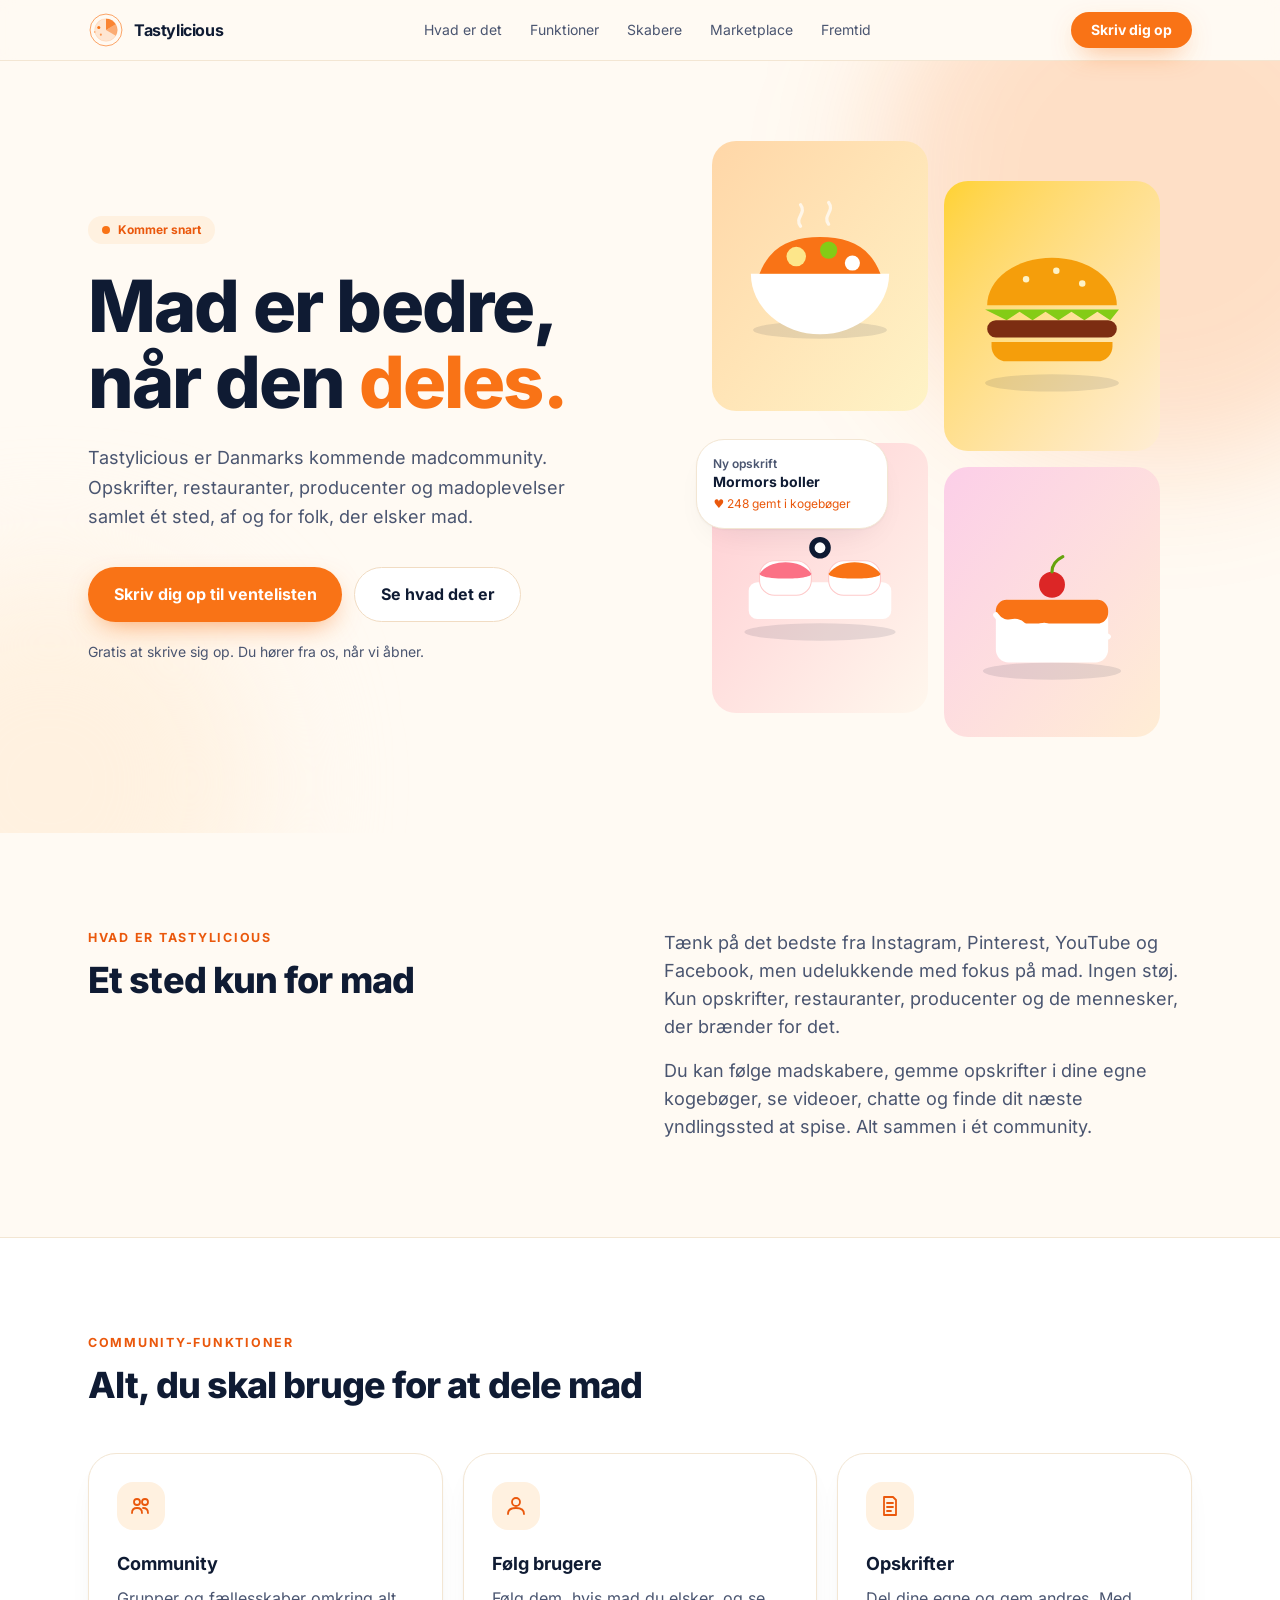
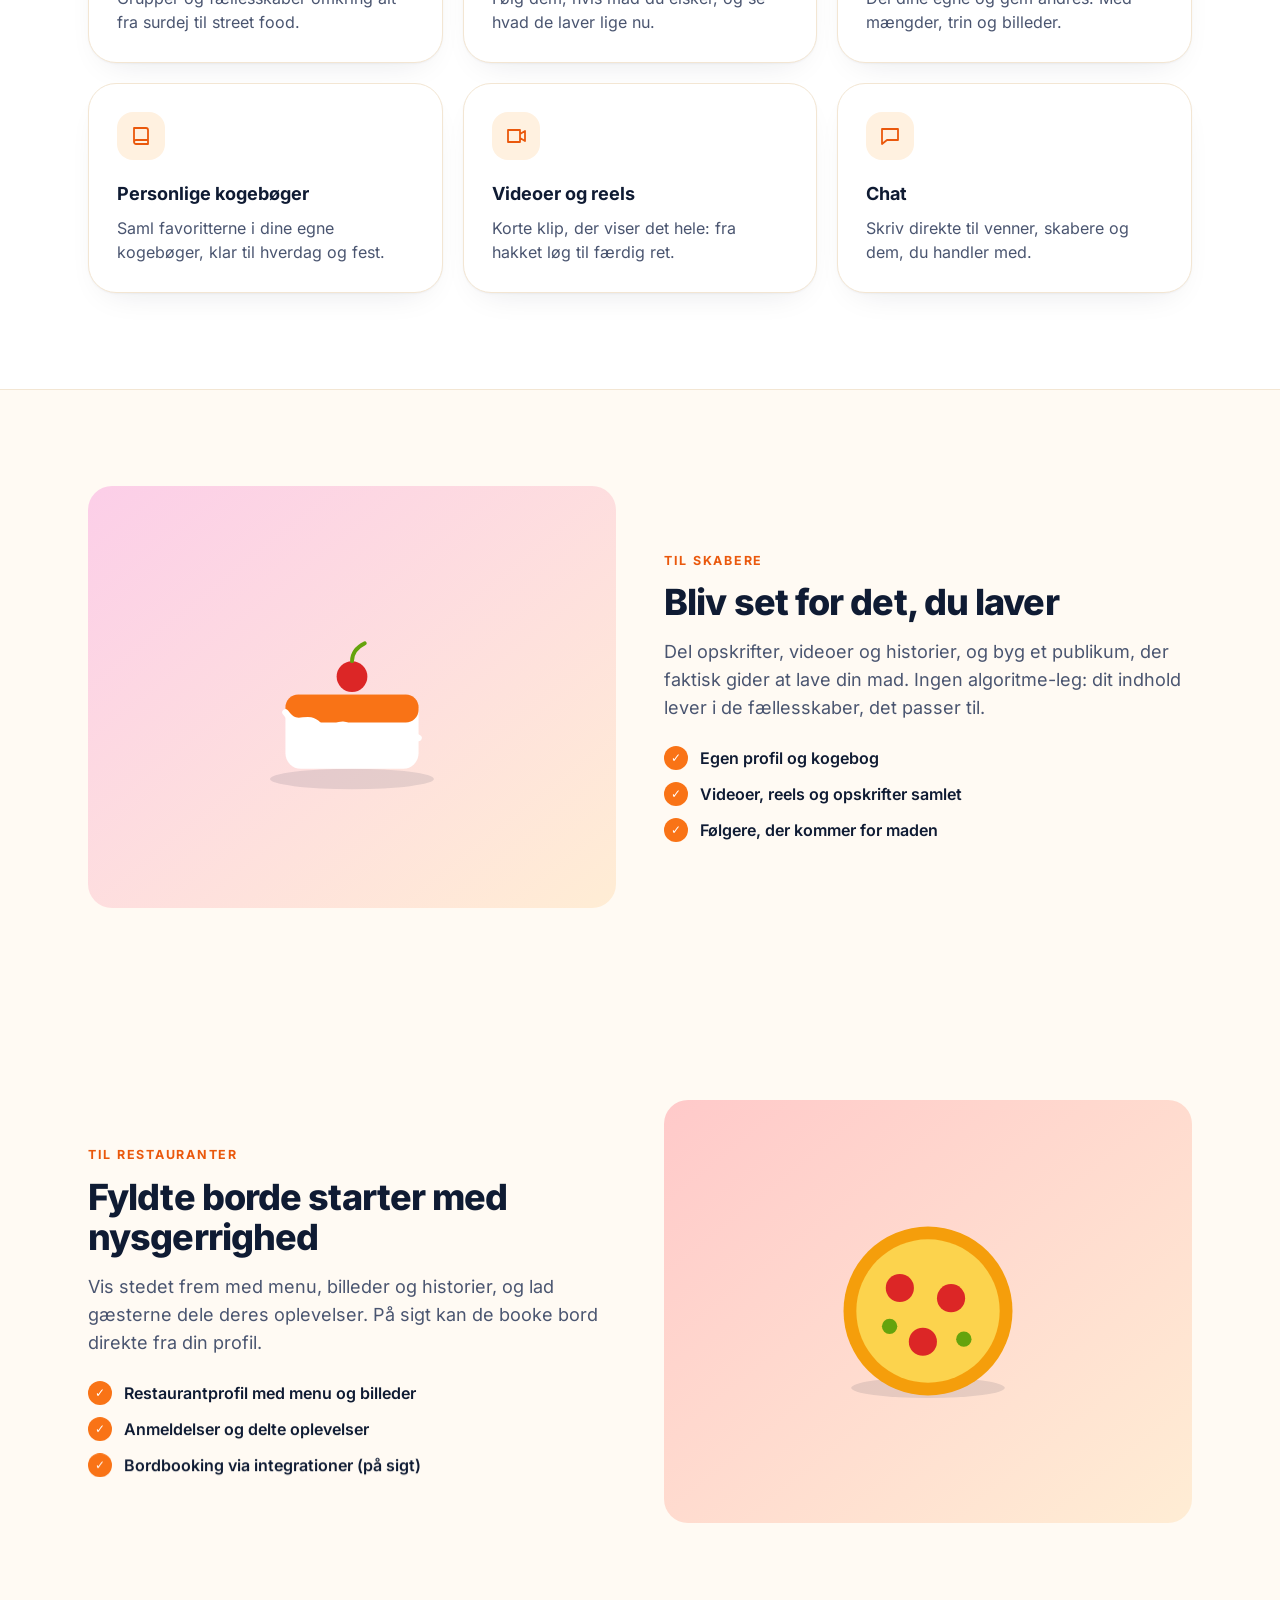
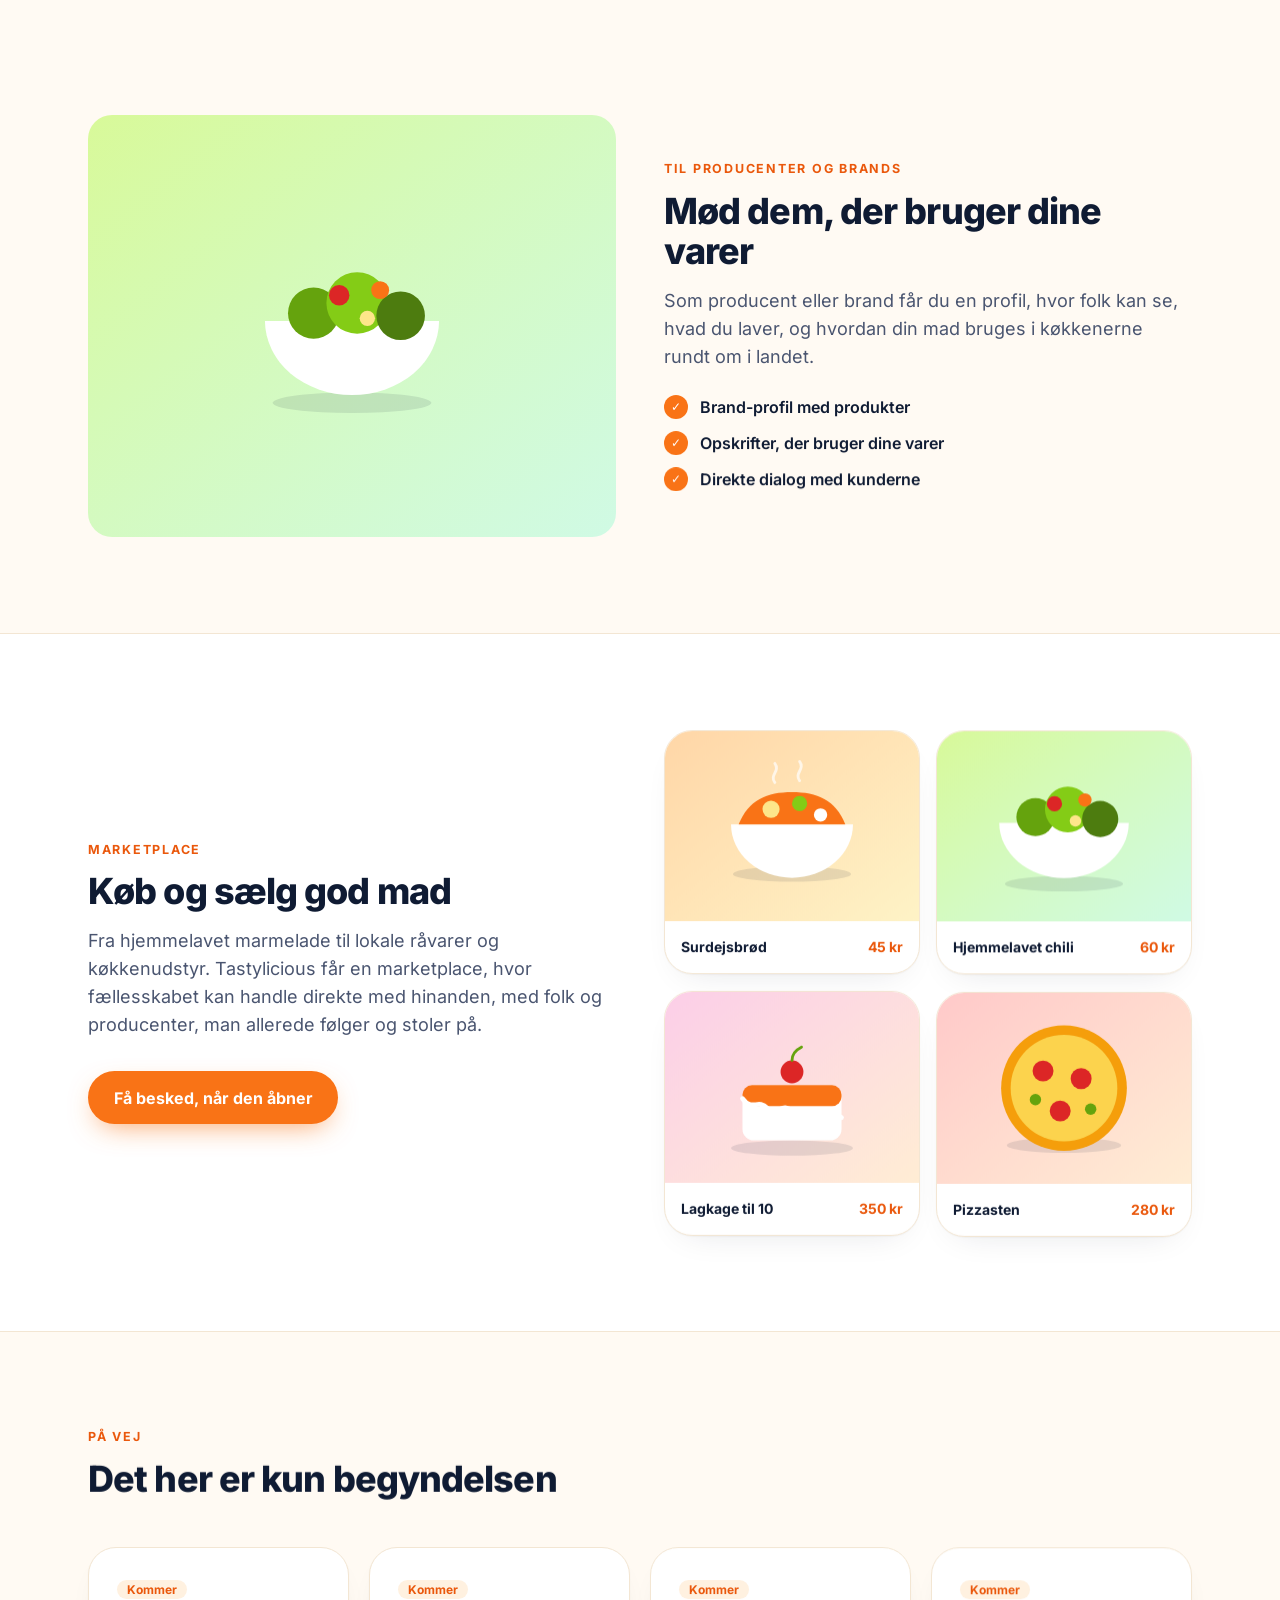
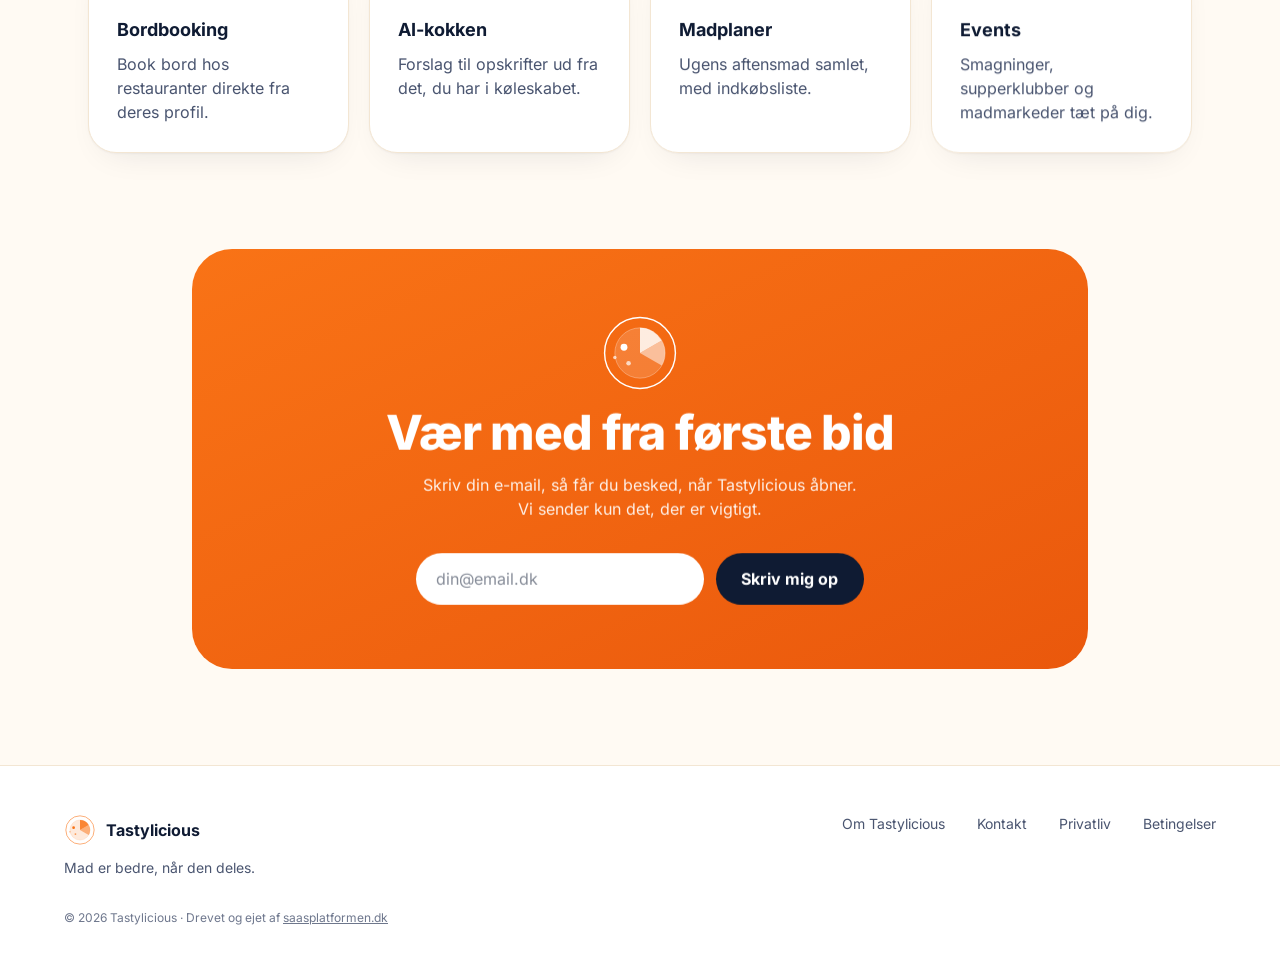
==== index.html @ b7f7cf22 "Deploy 2026-11-15T20:53Z Co-authored-by: Copilot <223556219+Copilot@users.noreply.github.com>" ====
<!DOCTYPE html><html lang="da"><head><meta charset="utf-8"><meta name="viewport" content="width=device-width, initial-scale=1"><title>Tastylicious – Mad er bedre, når den deles</title><meta name="description" content="Tastylicious er Danmarks kommende sociale madcommunity for opskrifter, restauranter, producenter og madoplevelser. Skriv dig op til ventelisten."><meta name="theme-color" content="#FFFAF3"><link rel="canonical" href="https://www.tastylicious.dk/"><link rel="icon" type="image/svg+xml" href="/favicon.svg"><meta property="og:type" content="website"><meta property="og:locale" content="da_DK"><meta property="og:site_name" content="Tastylicious"><meta property="og:title" content="Tastylicious – Mad er bedre, når den deles"><meta property="og:description" content="Tastylicious er Danmarks kommende sociale madcommunity for opskrifter, restauranter, producenter og madoplevelser. Skriv dig op til ventelisten."><meta property="og:url" content="https://www.tastylicious.dk/"><meta name="twitter:card" content="summary"><script type="application/ld+json">{"@context":"https://schema.org","@type":"Organization","name":"Tastylicious","url":"https://www.tastylicious.dk","parentOrganization":{"@type":"Organization","name":"SaaSPlatformen","url":"https://www.saasplatformen.dk"}}</script><script>document.documentElement.classList.add('js')</script><link rel="stylesheet" href="/_astro/Base.5B-t5mRJ.css"></head><body><a href="#main" class="sr-only focus:not-sr-only focus:fixed focus:left-4 focus:top-4 focus:z-50 focus:rounded-lg focus:bg-white focus:px-4 focus:py-2">Spring til indhold</a><header class="sticky top-0 z-40 border-b border-[#f3e6d3] bg-paper/85 backdrop-blur"><div class="mx-auto flex max-w-6xl items-center justify-between px-6 py-3"><a href="/" class="flex items-center gap-2.5 font-bold tracking-tight"><svg viewBox="90 10 140 140" fill="none" class="h-9 w-9" aria-hidden="true" focusable="false" style="color:#F97316"><g class="plate"><circle cx="160" cy="80" r="62" stroke="currentColor" stroke-width="2.5"></circle><circle cx="160" cy="80" r="44" fill="currentColor" fill-opacity="0.15" stroke="currentColor" stroke-opacity="0.5"></circle><path d="M160 80V36a44 44 0 0 1 38 22z" fill="currentColor" fill-opacity="0.85"></path><path d="M160 80l38-22a44 44 0 0 1 0 44z" fill="currentColor" fill-opacity="0.5"></path><circle cx="132" cy="70" r="6" fill="currentColor"></circle><circle cx="140" cy="98" r="4" fill="currentColor" fill-opacity="0.7"></circle><circle cx="116" cy="88" r="3" fill="currentColor" fill-opacity="0.7"></circle></g></svg><span>Tastylicious</span></a><nav class="hidden items-center gap-7 text-sm text-body md:flex" aria-label="Hovedmenu"><a href="#hvad" class="hover:text-navy">Hvad er det</a><a href="#funktioner" class="hover:text-navy">Funktioner</a><a href="#creators" class="hover:text-navy">Skabere</a><a href="#marketplace" class="hover:text-navy">Marketplace</a><a href="#fremtid" class="hover:text-navy">Fremtid</a></nav><a href="#venteliste" class="btn btn-primary !px-5 !py-2 text-sm">Skriv dig op</a></div></header><main id="main"><!-- 1. HERO --><section class="relative overflow-hidden"><div class="pointer-events-none absolute -right-40 -top-40 h-[560px] w-[560px] rounded-full bg-orange/20 blur-3xl"></div><div class="pointer-events-none absolute -bottom-40 -left-40 h-[420px] w-[420px] rounded-full bg-cream blur-3xl"></div><div class="relative mx-auto grid max-w-6xl items-center gap-14 px-6 pb-24 pt-14 md:pt-20 lg:grid-cols-[1.05fr_1fr]"><div data-stagger><span class="reveal inline-flex items-center gap-2 rounded-full bg-cream px-3.5 py-1.5 text-xs font-bold text-orange-dark"><span class="h-2 w-2 rounded-full bg-orange"></span>Kommer snart</span><h1 class="reveal mt-6 text-5xl font-extrabold leading-[1.05] tracking-tight sm:text-6xl lg:text-7xl">Mad er bedre, når den <span class="text-orange">deles.</span></h1><p class="reveal mt-6 max-w-xl text-lg leading-relaxed text-body">Tastylicious er Danmarks kommende madcommunity. Opskrifter, restauranter, producenter og madoplevelser samlet ét sted, af og for folk, der elsker mad.</p><div class="reveal mt-9 flex flex-wrap gap-3"><a href="#venteliste" class="btn btn-primary">Skriv dig op til ventelisten</a><a href="#hvad" class="btn btn-ghost">Se hvad det er</a></div><p class="reveal mt-5 text-sm text-body">Gratis at skrive sig op. Du hører fra os, når vi åbner.</p></div><div class="relative mx-auto w-full max-w-md" aria-hidden="true"><div class="grid grid-cols-2 gap-4"><div style="--r:-2deg" class="food bg-gradient-to-br from-orange-200 to-amber-100 floaty aspect-[4/5]" aria-hidden="true"><svg viewBox="0 0 200 200" class="h-full w-full max-h-64" fill="none"><g><ellipse cx="100" cy="150" rx="62" ry="8" fill="#0f1b33" fill-opacity=".1"></ellipse><path d="M36 98h128a64 56 0 0 1-128 0z" fill="#fff"></path><path d="M44 98c10-26 30-34 56-34s46 8 56 34z" fill="#f97316"></path><circle cx="78" cy="82" r="9" fill="#fde68a"></circle><circle cx="108" cy="76" r="8" fill="#84cc16"></circle><circle cx="130" cy="88" r="7" fill="#fff"></circle><path d="M82 54c-6-8 6-12 0-20M108 52c-6-8 6-12 0-20" stroke="#fff" stroke-width="3" stroke-linecap="round" opacity=".7"></path></g></svg></div><div style="--r:2deg;animation-delay:-3s" class="food bg-gradient-to-br from-amber-300 to-orange-100 floaty mt-10 aspect-[4/5]" aria-hidden="true"><svg viewBox="0 0 200 200" class="h-full w-full max-h-64" fill="none"><g><ellipse cx="100" cy="162" rx="62" ry="8" fill="#0f1b33" fill-opacity=".1"></ellipse><path d="M40 90a60 44 0 0 1 120 0z" fill="#f59e0b"></path><circle cx="76" cy="66" r="3" fill="#fef3c7"></circle><circle cx="104" cy="58" r="3" fill="#fef3c7"></circle><circle cx="128" cy="70" r="3" fill="#fef3c7"></circle><path d="M38 94h124l-8 10-12-8-12 8-12-8-12 8-12-8-12 8-12-8-12 8z" fill="#84cc16"></path><rect x="40" y="104" width="120" height="16" rx="8" fill="#7c2d12"></rect><path d="M44 124h112a8 8 0 0 1 0 0v4a14 14 0 0 1-14 14H58a14 14 0 0 1-14-14z" fill="#f59e0b"></path></g></svg></div><div style="--r:2deg;animation-delay:-1.5s" class="food bg-gradient-to-br from-rose-200 to-orange-50 floaty -mt-6 aspect-[4/5]" aria-hidden="true"><svg viewBox="0 0 200 200" class="h-full w-full max-h-64" fill="none"><g><ellipse cx="100" cy="150" rx="70" ry="8" fill="#0f1b33" fill-opacity=".1"></ellipse><rect x="34" y="104" width="132" height="34" rx="8" fill="#fff"></rect><rect x="44" y="84" width="48" height="32" rx="14" fill="#fff" stroke="#fecaca"></rect><path d="M44 96c10-14 38-14 48 0 0 6-48 6-48 0z" fill="#fb7185"></path><rect x="108" y="84" width="48" height="32" rx="14" fill="#fff" stroke="#fecaca"></rect><path d="M108 96c10-14 38-14 48 0 0 6-48 6-48 0z" fill="#f97316"></path><circle cx="100" cy="72" r="10" fill="#0f1b33"></circle><circle cx="100" cy="72" r="5" fill="#fff"></circle></g></svg></div><div style="--r:-2deg;animation-delay:-4.5s" class="food bg-gradient-to-br from-pink-200 to-orange-100 floaty aspect-[4/5]" aria-hidden="true"><svg viewBox="0 0 200 200" class="h-full w-full max-h-64" fill="none"><g><ellipse cx="100" cy="164" rx="64" ry="8" fill="#0f1b33" fill-opacity=".1"></ellipse><rect x="48" y="98" width="104" height="58" rx="12" fill="#fff"></rect><rect x="48" y="98" width="104" height="22" rx="10" fill="#f97316"></rect><path d="M48 112c10 14 16 0 26 10s16-8 26 4 18-10 26 4 16-6 26 2" stroke="#fff" stroke-width="5" stroke-linecap="round"></path><circle cx="100" cy="84" r="12" fill="#dc2626"></circle><path d="M100 72c0-8 6-12 10-14" stroke="#65a30d" stroke-width="3" stroke-linecap="round"></path></g></svg></div></div><div class="card floaty absolute -left-4 top-1/2 w-48 p-4 text-sm" style="--r:-3deg;animation-delay:-2s"><p class="text-xs font-semibold text-body">Ny opskrift</p><p class="font-bold">Mormors boller</p><p class="mt-1 text-xs text-orange-dark">♥ 248 gemt i kogebøger</p></div></div></div></section><!-- 2. HVAD ER --><section id="hvad" class="mx-auto max-w-6xl px-6 py-24"><div data-stagger class="grid items-start gap-12 lg:grid-cols-2"><div><p class="eyebrow reveal">Hvad er Tastylicious</p><h2 class="reveal mt-3 text-4xl font-extrabold tracking-tight">Et sted kun for mad</h2></div><div class="space-y-4 text-lg text-body"><p class="reveal">Tænk på det bedste fra Instagram, Pinterest, YouTube og Facebook, men udelukkende med fokus på mad. Ingen støj. Kun opskrifter, restauranter, producenter og de mennesker, der brænder for det.</p><p class="reveal">Du kan følge madskabere, gemme opskrifter i dine egne kogebøger, se videoer, chatte og finde dit næste yndlingssted at spise. Alt sammen i ét community.</p></div></div></section><!-- 3. FUNKTIONER --><section id="funktioner" class="border-y border-[#f3e6d3] bg-white py-24"><div class="mx-auto max-w-6xl px-6"><p class="eyebrow reveal">Community-funktioner</p><h2 class="reveal mt-3 max-w-2xl text-4xl font-extrabold tracking-tight">Alt, du skal bruge for at dele mad</h2><div data-stagger class="mt-12 grid gap-5 sm:grid-cols-2 lg:grid-cols-3"><article class="card reveal p-7"><span class="grid h-12 w-12 place-items-center rounded-2xl bg-cream text-orange-dark"><svg viewBox="0 0 24 24" class="h-6 w-6" fill="none" stroke="currentColor" stroke-width="1.8" stroke-linecap="round" stroke-linejoin="round" aria-hidden="true"><path d="M8 11a3 3 0 1 0 0-6 3 3 0 0 0 0 6zm8 0a3 3 0 1 0 0-6 3 3 0 0 0 0 6zM3 19c0-3 2-5 5-5s5 2 5 5m1-5c3 0 5 2 5 5"></path></svg></span><h3 class="mt-5 text-lg font-bold">Community</h3><p class="mt-2 text-body">Grupper og fællesskaber omkring alt fra surdej til street food.</p></article><article class="card reveal p-7"><span class="grid h-12 w-12 place-items-center rounded-2xl bg-cream text-orange-dark"><svg viewBox="0 0 24 24" class="h-6 w-6" fill="none" stroke="currentColor" stroke-width="1.8" stroke-linecap="round" stroke-linejoin="round" aria-hidden="true"><path d="M12 12a4 4 0 1 0 0-8 4 4 0 0 0 0 8zM4 20c0-4 3.5-6 8-6s8 2 8 6"></path></svg></span><h3 class="mt-5 text-lg font-bold">Følg brugere</h3><p class="mt-2 text-body">Følg dem, hvis mad du elsker, og se hvad de laver lige nu.</p></article><article class="card reveal p-7"><span class="grid h-12 w-12 place-items-center rounded-2xl bg-cream text-orange-dark"><svg viewBox="0 0 24 24" class="h-6 w-6" fill="none" stroke="currentColor" stroke-width="1.8" stroke-linecap="round" stroke-linejoin="round" aria-hidden="true"><path d="M6 3h9l3 3v15H6zM9 9h6M9 13h6M9 17h4"></path></svg></span><h3 class="mt-5 text-lg font-bold">Opskrifter</h3><p class="mt-2 text-body">Del dine egne og gem andres. Med mængder, trin og billeder.</p></article><article class="card reveal p-7"><span class="grid h-12 w-12 place-items-center rounded-2xl bg-cream text-orange-dark"><svg viewBox="0 0 24 24" class="h-6 w-6" fill="none" stroke="currentColor" stroke-width="1.8" stroke-linecap="round" stroke-linejoin="round" aria-hidden="true"><path d="M5 4h12a2 2 0 0 1 2 2v14H7a2 2 0 0 1-2-2zM5 18a2 2 0 0 1 2-2h12"></path></svg></span><h3 class="mt-5 text-lg font-bold">Personlige kogebøger</h3><p class="mt-2 text-body">Saml favoritterne i dine egne kogebøger, klar til hverdag og fest.</p></article><article class="card reveal p-7"><span class="grid h-12 w-12 place-items-center rounded-2xl bg-cream text-orange-dark"><svg viewBox="0 0 24 24" class="h-6 w-6" fill="none" stroke="currentColor" stroke-width="1.8" stroke-linecap="round" stroke-linejoin="round" aria-hidden="true"><path d="M4 6h12v12H4zM16 10l5-3v10l-5-3"></path></svg></span><h3 class="mt-5 text-lg font-bold">Videoer og reels</h3><p class="mt-2 text-body">Korte klip, der viser det hele: fra hakket løg til færdig ret.</p></article><article class="card reveal p-7"><span class="grid h-12 w-12 place-items-center rounded-2xl bg-cream text-orange-dark"><svg viewBox="0 0 24 24" class="h-6 w-6" fill="none" stroke="currentColor" stroke-width="1.8" stroke-linecap="round" stroke-linejoin="round" aria-hidden="true"><path d="M4 5h16v11H9l-5 4z"></path></svg></span><h3 class="mt-5 text-lg font-bold">Chat</h3><p class="mt-2 text-body">Skriv direkte til venner, skabere og dem, du handler med.</p></article></div></div></section><!-- 4-6. CREATORS / RESTAURANTER / PRODUCENTER --><section id="creators" class="mx-auto max-w-6xl px-6 py-24"><div data-stagger class="grid items-center gap-12 lg:grid-cols-2 "><div class="food bg-gradient-to-br from-pink-200 to-orange-100 reveal aspect-[5/4] w-full" aria-hidden="true"><svg viewBox="0 0 200 200" class="h-full w-full max-h-64" fill="none"><g><ellipse cx="100" cy="164" rx="64" ry="8" fill="#0f1b33" fill-opacity=".1"></ellipse><rect x="48" y="98" width="104" height="58" rx="12" fill="#fff"></rect><rect x="48" y="98" width="104" height="22" rx="10" fill="#f97316"></rect><path d="M48 112c10 14 16 0 26 10s16-8 26 4 18-10 26 4 16-6 26 2" stroke="#fff" stroke-width="5" stroke-linecap="round"></path><circle cx="100" cy="84" r="12" fill="#dc2626"></circle><path d="M100 72c0-8 6-12 10-14" stroke="#65a30d" stroke-width="3" stroke-linecap="round"></path></g></svg></div><div><p class="eyebrow reveal">Til skabere</p><h2 class="reveal mt-3 text-4xl font-extrabold tracking-tight">Bliv set for det, du laver</h2><p class="reveal mt-4 text-lg text-body">Del opskrifter, videoer og historier, og byg et publikum, der faktisk gider at lave din mad. Ingen algoritme-leg: dit indhold lever i de fællesskaber, det passer til.</p><ul class="mt-6 space-y-3"><li class="reveal flex items-center gap-3 font-semibold"><span class="grid h-6 w-6 place-items-center rounded-full bg-orange text-xs text-white">✓</span>Egen profil og kogebog</li><li class="reveal flex items-center gap-3 font-semibold"><span class="grid h-6 w-6 place-items-center rounded-full bg-orange text-xs text-white">✓</span>Videoer, reels og opskrifter samlet</li><li class="reveal flex items-center gap-3 font-semibold"><span class="grid h-6 w-6 place-items-center rounded-full bg-orange text-xs text-white">✓</span>Følgere, der kommer for maden</li></ul></div></div></section><section id="restauranter" class="mx-auto max-w-6xl px-6 py-24"><div data-stagger class="grid items-center gap-12 lg:grid-cols-2 lg:[&amp;>*:first-child]:order-2"><div class="food bg-gradient-to-br from-red-200 to-orange-100 reveal aspect-[5/4] w-full" aria-hidden="true"><svg viewBox="0 0 200 200" class="h-full w-full max-h-64" fill="none"><g><ellipse cx="100" cy="160" rx="60" ry="8" fill="#0f1b33" fill-opacity=".1"></ellipse><circle cx="100" cy="100" r="66" fill="#f59e0b"></circle><circle cx="100" cy="100" r="56" fill="#fcd34d"></circle><circle cx="78" cy="82" r="11" fill="#dc2626"></circle><circle cx="118" cy="90" r="11" fill="#dc2626"></circle><circle cx="96" cy="124" r="11" fill="#dc2626"></circle><circle cx="128" cy="122" r="6" fill="#65a30d"></circle><circle cx="70" cy="112" r="6" fill="#65a30d"></circle></g></svg></div><div><p class="eyebrow reveal">Til restauranter</p><h2 class="reveal mt-3 text-4xl font-extrabold tracking-tight">Fyldte borde starter med nysgerrighed</h2><p class="reveal mt-4 text-lg text-body">Vis stedet frem med menu, billeder og historier, og lad gæsterne dele deres oplevelser. På sigt kan de booke bord direkte fra din profil.</p><ul class="mt-6 space-y-3"><li class="reveal flex items-center gap-3 font-semibold"><span class="grid h-6 w-6 place-items-center rounded-full bg-orange text-xs text-white">✓</span>Restaurantprofil med menu og billeder</li><li class="reveal flex items-center gap-3 font-semibold"><span class="grid h-6 w-6 place-items-center rounded-full bg-orange text-xs text-white">✓</span>Anmeldelser og delte oplevelser</li><li class="reveal flex items-center gap-3 font-semibold"><span class="grid h-6 w-6 place-items-center rounded-full bg-orange text-xs text-white">✓</span>Bordbooking via integrationer (på sigt)</li></ul></div></div></section><section id="producenter" class="mx-auto max-w-6xl px-6 py-24"><div data-stagger class="grid items-center gap-12 lg:grid-cols-2 "><div class="food bg-gradient-to-br from-lime-200 to-emerald-100 reveal aspect-[5/4] w-full" aria-hidden="true"><svg viewBox="0 0 200 200" class="h-full w-full max-h-64" fill="none"><g><ellipse cx="100" cy="160" rx="62" ry="8" fill="#0f1b33" fill-opacity=".1"></ellipse><path d="M32 96h136a68 58 0 0 1-136 0z" fill="#fff"></path><circle cx="70" cy="90" r="20" fill="#65a30d"></circle><circle cx="104" cy="82" r="24" fill="#84cc16"></circle><circle cx="138" cy="92" r="19" fill="#4d7c0f"></circle><circle cx="90" cy="76" r="8" fill="#dc2626"></circle><circle cx="122" cy="72" r="7" fill="#f97316"></circle><circle cx="112" cy="94" r="6" fill="#fde68a"></circle></g></svg></div><div><p class="eyebrow reveal">Til producenter og brands</p><h2 class="reveal mt-3 text-4xl font-extrabold tracking-tight">Mød dem, der bruger dine varer</h2><p class="reveal mt-4 text-lg text-body">Som producent eller brand får du en profil, hvor folk kan se, hvad du laver, og hvordan din mad bruges i køkkenerne rundt om i landet.</p><ul class="mt-6 space-y-3"><li class="reveal flex items-center gap-3 font-semibold"><span class="grid h-6 w-6 place-items-center rounded-full bg-orange text-xs text-white">✓</span>Brand-profil med produkter</li><li class="reveal flex items-center gap-3 font-semibold"><span class="grid h-6 w-6 place-items-center rounded-full bg-orange text-xs text-white">✓</span>Opskrifter, der bruger dine varer</li><li class="reveal flex items-center gap-3 font-semibold"><span class="grid h-6 w-6 place-items-center rounded-full bg-orange text-xs text-white">✓</span>Direkte dialog med kunderne</li></ul></div></div></section><!-- 7. MARKETPLACE --><section id="marketplace" class="border-y border-[#f3e6d3] bg-white py-24"><div data-stagger class="mx-auto grid max-w-6xl items-center gap-12 px-6 lg:grid-cols-2"><div><p class="eyebrow reveal">Marketplace</p><h2 class="reveal mt-3 text-4xl font-extrabold tracking-tight">Køb og sælg god mad</h2><p class="reveal mt-4 text-lg text-body">Fra hjemmelavet marmelade til lokale råvarer og køkkenudstyr. Tastylicious får en marketplace, hvor fællesskabet kan handle direkte med hinanden, med folk og producenter, man allerede følger og stoler på.</p><a href="#venteliste" class="btn btn-primary reveal mt-8">Få besked, når den åbner</a></div><div class="grid grid-cols-2 gap-4" aria-hidden="true"><div class="card reveal overflow-hidden"><div class="food bg-gradient-to-br from-orange-200 to-amber-100 aspect-[4/3] !rounded-none" aria-hidden="true"><svg viewBox="0 0 200 200" class="h-full w-full max-h-64" fill="none"><g><ellipse cx="100" cy="150" rx="62" ry="8" fill="#0f1b33" fill-opacity=".1"></ellipse><path d="M36 98h128a64 56 0 0 1-128 0z" fill="#fff"></path><path d="M44 98c10-26 30-34 56-34s46 8 56 34z" fill="#f97316"></path><circle cx="78" cy="82" r="9" fill="#fde68a"></circle><circle cx="108" cy="76" r="8" fill="#84cc16"></circle><circle cx="130" cy="88" r="7" fill="#fff"></circle><path d="M82 54c-6-8 6-12 0-20M108 52c-6-8 6-12 0-20" stroke="#fff" stroke-width="3" stroke-linecap="round" opacity=".7"></path></g></svg></div><div class="flex items-center justify-between p-4 text-sm"><b>Surdejsbrød</b><span class="font-bold text-orange-dark">45 kr</span></div></div><div class="card reveal overflow-hidden"><div class="food bg-gradient-to-br from-lime-200 to-emerald-100 aspect-[4/3] !rounded-none" aria-hidden="true"><svg viewBox="0 0 200 200" class="h-full w-full max-h-64" fill="none"><g><ellipse cx="100" cy="160" rx="62" ry="8" fill="#0f1b33" fill-opacity=".1"></ellipse><path d="M32 96h136a68 58 0 0 1-136 0z" fill="#fff"></path><circle cx="70" cy="90" r="20" fill="#65a30d"></circle><circle cx="104" cy="82" r="24" fill="#84cc16"></circle><circle cx="138" cy="92" r="19" fill="#4d7c0f"></circle><circle cx="90" cy="76" r="8" fill="#dc2626"></circle><circle cx="122" cy="72" r="7" fill="#f97316"></circle><circle cx="112" cy="94" r="6" fill="#fde68a"></circle></g></svg></div><div class="flex items-center justify-between p-4 text-sm"><b>Hjemmelavet chili</b><span class="font-bold text-orange-dark">60 kr</span></div></div><div class="card reveal overflow-hidden"><div class="food bg-gradient-to-br from-pink-200 to-orange-100 aspect-[4/3] !rounded-none" aria-hidden="true"><svg viewBox="0 0 200 200" class="h-full w-full max-h-64" fill="none"><g><ellipse cx="100" cy="164" rx="64" ry="8" fill="#0f1b33" fill-opacity=".1"></ellipse><rect x="48" y="98" width="104" height="58" rx="12" fill="#fff"></rect><rect x="48" y="98" width="104" height="22" rx="10" fill="#f97316"></rect><path d="M48 112c10 14 16 0 26 10s16-8 26 4 18-10 26 4 16-6 26 2" stroke="#fff" stroke-width="5" stroke-linecap="round"></path><circle cx="100" cy="84" r="12" fill="#dc2626"></circle><path d="M100 72c0-8 6-12 10-14" stroke="#65a30d" stroke-width="3" stroke-linecap="round"></path></g></svg></div><div class="flex items-center justify-between p-4 text-sm"><b>Lagkage til 10</b><span class="font-bold text-orange-dark">350 kr</span></div></div><div class="card reveal overflow-hidden"><div class="food bg-gradient-to-br from-red-200 to-orange-100 aspect-[4/3] !rounded-none" aria-hidden="true"><svg viewBox="0 0 200 200" class="h-full w-full max-h-64" fill="none"><g><ellipse cx="100" cy="160" rx="60" ry="8" fill="#0f1b33" fill-opacity=".1"></ellipse><circle cx="100" cy="100" r="66" fill="#f59e0b"></circle><circle cx="100" cy="100" r="56" fill="#fcd34d"></circle><circle cx="78" cy="82" r="11" fill="#dc2626"></circle><circle cx="118" cy="90" r="11" fill="#dc2626"></circle><circle cx="96" cy="124" r="11" fill="#dc2626"></circle><circle cx="128" cy="122" r="6" fill="#65a30d"></circle><circle cx="70" cy="112" r="6" fill="#65a30d"></circle></g></svg></div><div class="flex items-center justify-between p-4 text-sm"><b>Pizzasten</b><span class="font-bold text-orange-dark">280 kr</span></div></div></div></div></section><!-- 8. FREMTID --><section id="fremtid" class="mx-auto max-w-6xl px-6 py-24"><p class="eyebrow reveal">På vej</p><h2 class="reveal mt-3 max-w-2xl text-4xl font-extrabold tracking-tight">Det her er kun begyndelsen</h2><div data-stagger class="mt-12 grid gap-5 sm:grid-cols-2 lg:grid-cols-4"><article class="card reveal p-7"><span class="rounded-full bg-cream px-2.5 py-0.5 text-xs font-bold text-orange-dark">Kommer</span><h3 class="mt-4 text-lg font-bold">Bordbooking</h3><p class="mt-2 text-body">Book bord hos restauranter direkte fra deres profil.</p></article><article class="card reveal p-7"><span class="rounded-full bg-cream px-2.5 py-0.5 text-xs font-bold text-orange-dark">Kommer</span><h3 class="mt-4 text-lg font-bold">AI-kokken</h3><p class="mt-2 text-body">Forslag til opskrifter ud fra det, du har i køleskabet.</p></article><article class="card reveal p-7"><span class="rounded-full bg-cream px-2.5 py-0.5 text-xs font-bold text-orange-dark">Kommer</span><h3 class="mt-4 text-lg font-bold">Madplaner</h3><p class="mt-2 text-body">Ugens aftensmad samlet, med indkøbsliste.</p></article><article class="card reveal p-7"><span class="rounded-full bg-cream px-2.5 py-0.5 text-xs font-bold text-orange-dark">Kommer</span><h3 class="mt-4 text-lg font-bold">Events</h3><p class="mt-2 text-body">Smagninger, supperklubber og madmarkeder tæt på dig.</p></article></div></section><!-- 9. VENTELISTE --><section id="venteliste" class="px-6 pb-24"><div class="relative mx-auto max-w-4xl overflow-hidden rounded-[2.5rem] bg-gradient-to-br from-orange to-orange-dark p-10 text-center text-white sm:p-16"><svg viewBox="90 10 140 140" fill="none" class="reveal mx-auto h-20 w-20 brightness-0 invert" aria-hidden="true" focusable="false" style="color:#F97316"><g class="plate"><circle cx="160" cy="80" r="62" stroke="currentColor" stroke-width="2.5"></circle><circle cx="160" cy="80" r="44" fill="currentColor" fill-opacity="0.15" stroke="currentColor" stroke-opacity="0.5"></circle><path d="M160 80V36a44 44 0 0 1 38 22z" fill="currentColor" fill-opacity="0.85"></path><path d="M160 80l38-22a44 44 0 0 1 0 44z" fill="currentColor" fill-opacity="0.5"></path><circle cx="132" cy="70" r="6" fill="currentColor"></circle><circle cx="140" cy="98" r="4" fill="currentColor" fill-opacity="0.7"></circle><circle cx="116" cy="88" r="3" fill="currentColor" fill-opacity="0.7"></circle></g></svg><h2 class="reveal mt-4 text-4xl font-extrabold tracking-tight sm:text-5xl">Vær med fra første bid</h2><p class="reveal mx-auto mt-4 max-w-md text-white/90">Skriv din e-mail, så får du besked, når Tastylicious åbner. Vi sender kun det, der er vigtigt.</p><form data-notify class="reveal mx-auto mt-8 flex max-w-md flex-col gap-3 sm:flex-row"><label class="sr-only" for="email">E-mail</label><input id="email" type="email" required placeholder="din@email.dk" autocomplete="email" class="min-w-0 flex-1 rounded-full bg-white px-5 py-3.5 text-navy outline-none transition focus:ring-4 focus:ring-white/40"><button type="submit" class="btn !bg-navy text-white hover:!bg-black">Skriv mig op</button></form><p id="notify-ok" hidden class="mt-6 font-semibold">Tak! Vi skriver til dig, når vi er klar.</p></div></section></main><footer class="border-t border-[#f3e6d3] bg-white px-6 py-12"><div class="mx-auto flex max-w-6xl flex-col justify-between gap-8 md:flex-row"><div><div class="flex items-center gap-2.5 font-bold"><svg viewBox="90 10 140 140" fill="none" class="h-8 w-8" aria-hidden="true" focusable="false" style="color:#F97316"><g class="plate"><circle cx="160" cy="80" r="62" stroke="currentColor" stroke-width="2.5"></circle><circle cx="160" cy="80" r="44" fill="currentColor" fill-opacity="0.15" stroke="currentColor" stroke-opacity="0.5"></circle><path d="M160 80V36a44 44 0 0 1 38 22z" fill="currentColor" fill-opacity="0.85"></path><path d="M160 80l38-22a44 44 0 0 1 0 44z" fill="currentColor" fill-opacity="0.5"></path><circle cx="132" cy="70" r="6" fill="currentColor"></circle><circle cx="140" cy="98" r="4" fill="currentColor" fill-opacity="0.7"></circle><circle cx="116" cy="88" r="3" fill="currentColor" fill-opacity="0.7"></circle></g></svg>Tastylicious</div><p class="mt-3 text-sm text-body">Mad er bedre, når den deles.</p></div><nav class="flex flex-wrap gap-x-8 gap-y-3 text-sm text-body" aria-label="Footer"><a href="#hvad" class="hover:text-navy">Om Tastylicious</a><a href="mailto:kontakt@saasplatformen.dk" class="hover:text-navy">Kontakt</a><a href="/privatliv/" class="hover:text-navy">Privatliv</a><a href="/betingelser/" class="hover:text-navy">Betingelser</a></nav></div><p class="mx-auto mt-8 max-w-6xl text-xs text-body/80">© 2026 Tastylicious · Drevet og ejet af <a href="https://saasplatformen.dk" target="_blank" rel="noopener noreferrer" class="underline hover:text-navy">saasplatformen.dk</a></p></footer><script type="module" src="/_astro/Base.astro_astro_type_script_index_0_lang.BEHs7H2H.js"></script></body></html>
---- _astro/Base.5B-t5mRJ.css ----
/*! tailwindcss v4.3.5 | MIT License | https://tailwindcss.com */
@layer properties{@supports (((-webkit-hyphens:none)) and (not (margin-trim:block))) or ((-moz-orient:inline) and (not (color:rgb(from red r g b)))){*,:before,:after,::backdrop{--tw-space-y-reverse:0;--tw-border-style:solid;--tw-gradient-position:initial;--tw-gradient-from:#0000;--tw-gradient-via:#0000;--tw-gradient-to:#0000;--tw-gradient-stops:initial;--tw-gradient-via-stops:initial;--tw-gradient-from-position:0%;--tw-gradient-via-position:50%;--tw-gradient-to-position:100%;--tw-leading:initial;--tw-font-weight:initial;--tw-tracking:initial;--tw-blur:initial;--tw-brightness:initial;--tw-contrast:initial;--tw-grayscale:initial;--tw-hue-rotate:initial;--tw-invert:initial;--tw-opacity:initial;--tw-saturate:initial;--tw-sepia:initial;--tw-drop-shadow:initial;--tw-drop-shadow-color:initial;--tw-drop-shadow-alpha:100%;--tw-drop-shadow-size:initial;--tw-backdrop-blur:initial;--tw-backdrop-brightness:initial;--tw-backdrop-contrast:initial;--tw-backdrop-grayscale:initial;--tw-backdrop-hue-rotate:initial;--tw-backdrop-invert:initial;--tw-backdrop-opacity:initial;--tw-backdrop-saturate:initial;--tw-backdrop-sepia:initial;--tw-shadow:0 0 #0000;--tw-shadow-color:initial;--tw-shadow-alpha:100%;--tw-inset-shadow:0 0 #0000;--tw-inset-shadow-color:initial;--tw-inset-shadow-alpha:100%;--tw-ring-color:initial;--tw-ring-shadow:0 0 #0000;--tw-inset-ring-color:initial;--tw-inset-ring-shadow:0 0 #0000;--tw-ring-inset:initial;--tw-ring-offset-width:0px;--tw-ring-offset-color:#fff;--tw-ring-offset-shadow:0 0 #0000}}}@layer theme{:root,:host{--font-sans:"Inter Variable", system-ui, sans-serif;--font-mono:ui-monospace, SFMono-Regular, Menlo, Monaco, Consolas, "Liberation Mono", "Courier New", monospace;--color-red-200:oklch(88.5% .062 18.334);--color-orange-50:oklch(98% .016 73.684);--color-orange-100:oklch(95.4% .038 75.164);--color-orange-200:oklch(90.1% .076 70.697);--color-amber-100:oklch(96.2% .059 95.617);--color-amber-300:oklch(87.9% .169 91.605);--color-lime-200:oklch(93.8% .127 124.321);--color-emerald-100:oklch(95% .052 163.051);--color-pink-200:oklch(89.9% .061 343.231);--color-rose-200:oklch(89.2% .058 10.001);--color-black:#000;--color-white:#fff;--spacing:.25rem;--container-md:28rem;--container-xl:36rem;--container-2xl:42rem;--container-4xl:56rem;--container-6xl:72rem;--text-xs:.75rem;--text-xs--line-height:calc(1 / .75);--text-sm:.875rem;--text-sm--line-height:calc(1.25 / .875);--text-lg:1.125rem;--text-lg--line-height:calc(1.75 / 1.125);--text-4xl:2.25rem;--text-4xl--line-height:calc(2.5 / 2.25);--text-5xl:3rem;--text-5xl--line-height:1;--text-6xl:3.75rem;--text-6xl--line-height:1;--text-7xl:4.5rem;--text-7xl--line-height:1;--font-weight-semibold:600;--font-weight-bold:700;--font-weight-extrabold:800;--tracking-tight:-.025em;--leading-relaxed:1.625;--radius-lg:.5rem;--radius-2xl:1rem;--blur-3xl:64px;--default-transition-duration:.15s;--default-transition-timing-function:cubic-bezier(.4, 0, .2, 1);--default-font-family:var(--font-sans);--default-mono-font-family:var(--font-mono);--color-orange:#f97316;--color-orange-dark:#ea580c;--color-cream:#fff1e0;--color-paper:#fffaf3;--color-navy:#0f1b33;--color-body:#4a5570}}@layer base{*,:after,:before,::backdrop{box-sizing:border-box;border:0 solid;margin:0;padding:0}::file-selector-button{box-sizing:border-box;border:0 solid;margin:0;padding:0}html,:host{-webkit-text-size-adjust:100%;tab-size:4;line-height:1.5;font-family:var(--default-font-family,-apple-system, BlinkMacSystemFont, "Segoe UI", Roboto, "Helvetica Neue", "Noto Sans", Arial, sans-serif, "Apple Color Emoji", "Segoe UI Emoji", "Segoe UI Symbol", "Noto Color Emoji");font-feature-settings:var(--default-font-feature-settings,normal);font-variation-settings:var(--default-font-variation-settings,normal);-webkit-tap-highlight-color:transparent}hr{height:0;color:inherit;border-top-width:1px}abbr:where([title]){text-decoration:underline dotted}h1,h2,h3,h4,h5,h6{font-size:inherit;font-weight:inherit}a{color:inherit;-webkit-text-decoration:inherit;-webkit-text-decoration:inherit;-webkit-text-decoration:inherit;text-decoration:inherit}b,strong{font-weight:bolder}code,kbd,samp,pre{font-family:var(--default-mono-font-family,ui-monospace, SFMono-Regular, Menlo, Monaco, Consolas, "Liberation Mono", "Courier New", monospace);font-feature-settings:var(--default-mono-font-feature-settings,normal);font-variation-settings:var(--default-mono-font-variation-settings,normal);font-size:1em}small{font-size:80%}sub,sup{vertical-align:baseline;font-size:75%;line-height:0;position:relative}sub{bottom:-.25em}sup{top:-.5em}table{text-indent:0;border-color:inherit;border-collapse:collapse}:-moz-focusring:where(:not(iframe)){outline:auto}progress{vertical-align:baseline}summary{display:list-item}ol,ul,menu{list-style:none}img,svg,video,canvas,audio,iframe,embed,object{vertical-align:middle;display:block}img,video{max-width:100%;height:auto}button,input,select,optgroup,textarea{font:inherit;font-feature-settings:inherit;font-variation-settings:inherit;letter-spacing:inherit;color:inherit;opacity:1;background-color:#0000;border-radius:0}::file-selector-button{font:inherit;font-feature-settings:inherit;font-variation-settings:inherit;letter-spacing:inherit;color:inherit;opacity:1;background-color:#0000;border-radius:0}:where(select:is([multiple],[size])) optgroup{font-weight:bolder}:where(select:is([multiple],[size])) optgroup option{padding-inline-start:20px}::file-selector-button{margin-inline-end:4px}::placeholder{opacity:1}@supports (not ((-webkit-appearance:-apple-pay-button))) or (contain-intrinsic-size:1px){::placeholder{color:currentColor}@supports (color:color-mix(in lab, red, red)){::placeholder{color:color-mix(in oklab, currentcolor 50%, transparent)}}}textarea{resize:vertical}::-webkit-search-decoration{-webkit-appearance:none}::-webkit-date-and-time-value{min-height:1lh;text-align:inherit}::-webkit-datetime-edit{display:inline-flex}::-webkit-datetime-edit-fields-wrapper{padding:0}::-webkit-datetime-edit{padding-block:0}::-webkit-datetime-edit-year-field{padding-block:0}::-webkit-datetime-edit-month-field{padding-block:0}::-webkit-datetime-edit-day-field{padding-block:0}::-webkit-datetime-edit-hour-field{padding-block:0}::-webkit-datetime-edit-minute-field{padding-block:0}::-webkit-datetime-edit-second-field{padding-block:0}::-webkit-datetime-edit-millisecond-field{padding-block:0}::-webkit-datetime-edit-meridiem-field{padding-block:0}::-webkit-calendar-picker-indicator{line-height:1}:-moz-ui-invalid{box-shadow:none}button,input:where([type=button],[type=reset],[type=submit]){appearance:button}::file-selector-button{appearance:button}::-webkit-inner-spin-button{height:auto}::-webkit-outer-spin-button{height:auto}[hidden]:where(:not([hidden=until-found])){display:none!important}}@layer components;@layer utilities{.pointer-events-none{pointer-events:none}.sr-only{clip-path:inset(50%);white-space:nowrap;border-width:0;width:1px;height:1px;margin:-1px;padding:0;position:absolute;overflow:hidden}.absolute{position:absolute}.relative{position:relative}.sticky{position:sticky}.-top-40{top:calc(var(--spacing) * -40)}.top-0{top:0}.top-1\/2{top:50%}.-right-40{right:calc(var(--spacing) * -40)}.-bottom-40{bottom:calc(var(--spacing) * -40)}.-left-4{left:calc(var(--spacing) * -4)}.-left-40{left:calc(var(--spacing) * -40)}.z-40{z-index:40}.mx-auto{margin-inline:auto}.-mt-6{margin-top:calc(var(--spacing) * -6)}.mt-1{margin-top:var(--spacing)}.mt-2{margin-top:calc(var(--spacing) * 2)}.mt-3{margin-top:calc(var(--spacing) * 3)}.mt-4{margin-top:calc(var(--spacing) * 4)}.mt-5{margin-top:calc(var(--spacing) * 5)}.mt-6{margin-top:calc(var(--spacing) * 6)}.mt-8{margin-top:calc(var(--spacing) * 8)}.mt-9{margin-top:calc(var(--spacing) * 9)}.mt-10{margin-top:calc(var(--spacing) * 10)}.mt-12{margin-top:calc(var(--spacing) * 12)}.flex{display:flex}.grid{display:grid}.hidden{display:none}.inline-flex{display:inline-flex}.aspect-\[4\/3\]{aspect-ratio:4/3}.aspect-\[4\/5\]{aspect-ratio:4/5}.aspect-\[5\/4\]{aspect-ratio:5/4}.h-2{height:calc(var(--spacing) * 2)}.h-6{height:calc(var(--spacing) * 6)}.h-8{height:calc(var(--spacing) * 8)}.h-9{height:calc(var(--spacing) * 9)}.h-12{height:calc(var(--spacing) * 12)}.h-20{height:calc(var(--spacing) * 20)}.h-\[420px\]{height:420px}.h-\[560px\]{height:560px}.h-full{height:100%}.max-h-64{max-height:calc(var(--spacing) * 64)}.w-2{width:calc(var(--spacing) * 2)}.w-6{width:calc(var(--spacing) * 6)}.w-8{width:calc(var(--spacing) * 8)}.w-9{width:calc(var(--spacing) * 9)}.w-12{width:calc(var(--spacing) * 12)}.w-20{width:calc(var(--spacing) * 20)}.w-48{width:calc(var(--spacing) * 48)}.w-\[420px\]{width:420px}.w-\[560px\]{width:560px}.w-full{width:100%}.max-w-2xl{max-width:var(--container-2xl)}.max-w-4xl{max-width:var(--container-4xl)}.max-w-6xl{max-width:var(--container-6xl)}.max-w-md{max-width:var(--container-md)}.max-w-xl{max-width:var(--container-xl)}.min-w-0{min-width:0}.flex-1{flex:1}.grid-cols-2{grid-template-columns:repeat(2,minmax(0,1fr))}.flex-col{flex-direction:column}.flex-wrap{flex-wrap:wrap}.place-items-center{place-items:center}.items-center{align-items:center}.items-start{align-items:flex-start}.justify-between{justify-content:space-between}.gap-2{gap:calc(var(--spacing) * 2)}.gap-2\.5{gap:calc(var(--spacing) * 2.5)}.gap-3{gap:calc(var(--spacing) * 3)}.gap-4{gap:calc(var(--spacing) * 4)}.gap-5{gap:calc(var(--spacing) * 5)}.gap-7{gap:calc(var(--spacing) * 7)}.gap-8{gap:calc(var(--spacing) * 8)}.gap-12{gap:calc(var(--spacing) * 12)}.gap-14{gap:calc(var(--spacing) * 14)}:where(.space-y-3>:not(:last-child)){--tw-space-y-reverse:0;margin-block-start:calc(calc(var(--spacing) * 3) * var(--tw-space-y-reverse));margin-block-end:calc(calc(var(--spacing) * 3) * calc(1 - var(--tw-space-y-reverse)))}:where(.space-y-4>:not(:last-child)){--tw-space-y-reverse:0;margin-block-start:calc(calc(var(--spacing) * 4) * var(--tw-space-y-reverse));margin-block-end:calc(calc(var(--spacing) * 4) * calc(1 - var(--tw-space-y-reverse)))}.gap-x-8{column-gap:calc(var(--spacing) * 8)}.gap-y-3{row-gap:calc(var(--spacing) * 3)}.overflow-hidden{overflow:hidden}.\!rounded-none{border-radius:0!important}.rounded-2xl{border-radius:var(--radius-2xl)}.rounded-\[2\.5rem\]{border-radius:2.5rem}.rounded-full{border-radius:2147483647px}.border-y{border-block-style:var(--tw-border-style);border-block-width:1px}.border-t{border-top-style:var(--tw-border-style);border-top-width:1px}.border-b{border-bottom-style:var(--tw-border-style);border-bottom-width:1px}.border-\[\#f3e6d3\]{border-color:#f3e6d3}.\!bg-navy{background-color:var(--color-navy)!important}.bg-cream{background-color:var(--color-cream)}.bg-orange{background-color:var(--color-orange)}.bg-orange\/20{background-color:#f9731633}@supports (color:color-mix(in lab, red, red)){.bg-orange\/20{background-color:color-mix(in oklab, var(--color-orange) 20%, transparent)}}.bg-paper\/85{background-color:#fffaf3d9}@supports (color:color-mix(in lab, red, red)){.bg-paper\/85{background-color:color-mix(in oklab, var(--color-paper) 85%, transparent)}}.bg-white{background-color:var(--color-white)}.bg-gradient-to-br{--tw-gradient-position:to bottom right in oklab;background-image:linear-gradient(var(--tw-gradient-stops))}.from-amber-300{--tw-gradient-from:var(--color-amber-300);--tw-gradient-stops:var(--tw-gradient-via-stops,var(--tw-gradient-position), var(--tw-gradient-from) var(--tw-gradient-from-position), var(--tw-gradient-to) var(--tw-gradient-to-position))}.from-lime-200{--tw-gradient-from:var(--color-lime-200);--tw-gradient-stops:var(--tw-gradient-via-stops,var(--tw-gradient-position), var(--tw-gradient-from) var(--tw-gradient-from-position), var(--tw-gradient-to) var(--tw-gradient-to-position))}.from-orange{--tw-gradient-from:var(--color-orange);--tw-gradient-stops:var(--tw-gradient-via-stops,var(--tw-gradient-position), var(--tw-gradient-from) var(--tw-gradient-from-position), var(--tw-gradient-to) var(--tw-gradient-to-position))}.from-orange-200{--tw-gradient-from:var(--color-orange-200);--tw-gradient-stops:var(--tw-gradient-via-stops,var(--tw-gradient-position), var(--tw-gradient-from) var(--tw-gradient-from-position), var(--tw-gradient-to) var(--tw-gradient-to-position))}.from-pink-200{--tw-gradient-from:var(--color-pink-200);--tw-gradient-stops:var(--tw-gradient-via-stops,var(--tw-gradient-position), var(--tw-gradient-from) var(--tw-gradient-from-position), var(--tw-gradient-to) var(--tw-gradient-to-position))}.from-red-200{--tw-gradient-from:var(--color-red-200);--tw-gradient-stops:var(--tw-gradient-via-stops,var(--tw-gradient-position), var(--tw-gradient-from) var(--tw-gradient-from-position), var(--tw-gradient-to) var(--tw-gradient-to-position))}.from-rose-200{--tw-gradient-from:var(--color-rose-200);--tw-gradient-stops:var(--tw-gradient-via-stops,var(--tw-gradient-position), var(--tw-gradient-from) var(--tw-gradient-from-position), var(--tw-gradient-to) var(--tw-gradient-to-position))}.to-amber-100{--tw-gradient-to:var(--color-amber-100);--tw-gradient-stops:var(--tw-gradient-via-stops,var(--tw-gradient-position), var(--tw-gradient-from) var(--tw-gradient-from-position), var(--tw-gradient-to) var(--tw-gradient-to-position))}.to-emerald-100{--tw-gradient-to:var(--color-emerald-100);--tw-gradient-stops:var(--tw-gradient-via-stops,var(--tw-gradient-position), var(--tw-gradient-from) var(--tw-gradient-from-position), var(--tw-gradient-to) var(--tw-gradient-to-position))}.to-orange-50{--tw-gradient-to:var(--color-orange-50);--tw-gradient-stops:var(--tw-gradient-via-stops,var(--tw-gradient-position), var(--tw-gradient-from) var(--tw-gradient-from-position), var(--tw-gradient-to) var(--tw-gradient-to-position))}.to-orange-100{--tw-gradient-to:var(--color-orange-100);--tw-gradient-stops:var(--tw-gradient-via-stops,var(--tw-gradient-position), var(--tw-gradient-from) var(--tw-gradient-from-position), var(--tw-gradient-to) var(--tw-gradient-to-position))}.to-orange-dark{--tw-gradient-to:var(--color-orange-dark);--tw-gradient-stops:var(--tw-gradient-via-stops,var(--tw-gradient-position), var(--tw-gradient-from) var(--tw-gradient-from-position), var(--tw-gradient-to) var(--tw-gradient-to-position))}.p-4{padding:calc(var(--spacing) * 4)}.p-7{padding:calc(var(--spacing) * 7)}.p-10{padding:calc(var(--spacing) * 10)}.\!px-5{padding-inline:calc(var(--spacing) * 5)!important}.px-2\.5{padding-inline:calc(var(--spacing) * 2.5)}.px-3\.5{padding-inline:calc(var(--spacing) * 3.5)}.px-5{padding-inline:calc(var(--spacing) * 5)}.px-6{padding-inline:calc(var(--spacing) * 6)}.\!py-2{padding-block:calc(var(--spacing) * 2)!important}.py-0\.5{padding-block:calc(var(--spacing) * .5)}.py-1\.5{padding-block:calc(var(--spacing) * 1.5)}.py-3{padding-block:calc(var(--spacing) * 3)}.py-3\.5{padding-block:calc(var(--spacing) * 3.5)}.py-12{padding-block:calc(var(--spacing) * 12)}.py-24{padding-block:calc(var(--spacing) * 24)}.pt-14{padding-top:calc(var(--spacing) * 14)}.pb-24{padding-bottom:calc(var(--spacing) * 24)}.text-center{text-align:center}.text-4xl{font-size:var(--text-4xl);line-height:var(--tw-leading,var(--text-4xl--line-height))}.text-5xl{font-size:var(--text-5xl);line-height:var(--tw-leading,var(--text-5xl--line-height))}.text-lg{font-size:var(--text-lg);line-height:var(--tw-leading,var(--text-lg--line-height))}.text-sm{font-size:var(--text-sm);line-height:var(--tw-leading,var(--text-sm--line-height))}.text-xs{font-size:var(--text-xs);line-height:var(--tw-leading,var(--text-xs--line-height))}.leading-\[1\.05\]{--tw-leading:1.05;line-height:1.05}.leading-relaxed{--tw-leading:var(--leading-relaxed);line-height:var(--leading-relaxed)}.font-bold{--tw-font-weight:var(--font-weight-bold);font-weight:var(--font-weight-bold)}.font-extrabold{--tw-font-weight:var(--font-weight-extrabold);font-weight:var(--font-weight-extrabold)}.font-semibold{--tw-font-weight:var(--font-weight-semibold);font-weight:var(--font-weight-semibold)}.tracking-tight{--tw-tracking:var(--tracking-tight);letter-spacing:var(--tracking-tight)}.text-body{color:var(--color-body)}.text-body\/80{color:#4a5570cc}@supports (color:color-mix(in lab, red, red)){.text-body\/80{color:color-mix(in oklab, var(--color-body) 80%, transparent)}}.text-navy{color:var(--color-navy)}.text-orange{color:var(--color-orange)}.text-orange-dark{color:var(--color-orange-dark)}.text-white{color:var(--color-white)}.text-white\/90{color:#ffffffe6}@supports (color:color-mix(in lab, red, red)){.text-white\/90{color:color-mix(in oklab, var(--color-white) 90%, transparent)}}.underline{text-decoration-line:underline}.blur-3xl{--tw-blur:blur(var(--blur-3xl));filter:var(--tw-blur, ) var(--tw-brightness, ) var(--tw-contrast, ) var(--tw-grayscale, ) var(--tw-hue-rotate, ) var(--tw-invert, ) var(--tw-saturate, ) var(--tw-sepia, ) var(--tw-drop-shadow, )}.brightness-0{--tw-brightness:brightness(0%);filter:var(--tw-blur, ) var(--tw-brightness, ) var(--tw-contrast, ) var(--tw-grayscale, ) var(--tw-hue-rotate, ) var(--tw-invert, ) var(--tw-saturate, ) var(--tw-sepia, ) var(--tw-drop-shadow, )}.invert{--tw-invert:invert(100%);filter:var(--tw-blur, ) var(--tw-brightness, ) var(--tw-contrast, ) var(--tw-grayscale, ) var(--tw-hue-rotate, ) var(--tw-invert, ) var(--tw-saturate, ) var(--tw-sepia, ) var(--tw-drop-shadow, )}.backdrop-blur{--tw-backdrop-blur:blur(8px);backdrop-filter:var(--tw-backdrop-blur, ) var(--tw-backdrop-brightness, ) var(--tw-backdrop-contrast, ) var(--tw-backdrop-grayscale, ) var(--tw-backdrop-hue-rotate, ) var(--tw-backdrop-invert, ) var(--tw-backdrop-opacity, ) var(--tw-backdrop-saturate, ) var(--tw-backdrop-sepia, )}.transition{transition-property:color,background-color,border-color,outline-color,text-decoration-color,fill,stroke,--tw-gradient-from,--tw-gradient-via,--tw-gradient-to,opacity,box-shadow,transform,translate,scale,rotate,filter,-webkit-backdrop-filter,backdrop-filter,display,content-visibility,overlay,pointer-events;transition-timing-function:var(--tw-ease,var(--default-transition-timing-function));transition-duration:var(--tw-duration,var(--default-transition-duration))}.outline-none{--tw-outline-style:none;outline-style:none}@media (hover:hover){.hover\:\!bg-black:hover{background-color:var(--color-black)!important}.hover\:text-navy:hover{color:var(--color-navy)}}.focus\:not-sr-only:focus{clip-path:none;white-space:normal;width:auto;height:auto;margin:0;padding:0;position:static;overflow:visible}.focus\:fixed:focus{position:fixed}.focus\:top-4:focus{top:calc(var(--spacing) * 4)}.focus\:left-4:focus{left:calc(var(--spacing) * 4)}.focus\:z-50:focus{z-index:50}.focus\:rounded-lg:focus{border-radius:var(--radius-lg)}.focus\:bg-white:focus{background-color:var(--color-white)}.focus\:px-4:focus{padding-inline:calc(var(--spacing) * 4)}.focus\:py-2:focus{padding-block:calc(var(--spacing) * 2)}.focus\:ring-4:focus{--tw-ring-shadow:var(--tw-ring-inset, ) 0 0 0 calc(4px + var(--tw-ring-offset-width)) var(--tw-ring-color,currentcolor);box-shadow:var(--tw-inset-shadow), var(--tw-inset-ring-shadow), var(--tw-ring-offset-shadow), var(--tw-ring-shadow), var(--tw-shadow)}.focus\:ring-white\/40:focus{--tw-ring-color:#fff6}@supports (color:color-mix(in lab, red, red)){.focus\:ring-white\/40:focus{--tw-ring-color:color-mix(in oklab, var(--color-white) 40%, transparent)}}@media (width>=40rem){.sm\:grid-cols-2{grid-template-columns:repeat(2,minmax(0,1fr))}.sm\:flex-row{flex-direction:row}.sm\:p-16{padding:calc(var(--spacing) * 16)}.sm\:text-5xl{font-size:var(--text-5xl);line-height:var(--tw-leading,var(--text-5xl--line-height))}.sm\:text-6xl{font-size:var(--text-6xl);line-height:var(--tw-leading,var(--text-6xl--line-height))}}@media (width>=48rem){.md\:flex{display:flex}.md\:flex-row{flex-direction:row}.md\:pt-20{padding-top:calc(var(--spacing) * 20)}}@media (width>=64rem){.lg\:grid-cols-2{grid-template-columns:repeat(2,minmax(0,1fr))}.lg\:grid-cols-3{grid-template-columns:repeat(3,minmax(0,1fr))}.lg\:grid-cols-4{grid-template-columns:repeat(4,minmax(0,1fr))}.lg\:grid-cols-\[1\.05fr_1fr\]{grid-template-columns:1.05fr 1fr}.lg\:text-7xl{font-size:var(--text-7xl);line-height:var(--tw-leading,var(--text-7xl--line-height))}.lg\:\[\&\>\*\:first-child\]\:order-2>:first-child{order:2}}}@font-face{font-family:Inter Variable;font-style:normal;font-display:swap;font-weight:100 900;src:url(/_astro/inter-cyrillic-ext-wght-normal.BOeWTOD4.woff2)format("woff2-variations");unicode-range:U+460-52F,U+1C80-1C8A,U+20B4,U+2DE0-2DFF,U+A640-A69F,U+FE2E-FE2F}@font-face{font-family:Inter Variable;font-style:normal;font-display:swap;font-weight:100 900;src:url(/_astro/inter-cyrillic-wght-normal.DqGufNeO.woff2)format("woff2-variations");unicode-range:U+301,U+400-45F,U+490-491,U+4B0-4B1,U+2116}@font-face{font-family:Inter Variable;font-style:normal;font-display:swap;font-weight:100 900;src:url(/_astro/inter-greek-ext-wght-normal.DlzME5K_.woff2)format("woff2-variations");unicode-range:U+1F??}@font-face{font-family:Inter Variable;font-style:normal;font-display:swap;font-weight:100 900;src:url(/_astro/inter-greek-wght-normal.CkhJZR-_.woff2)format("woff2-variations");unicode-range:U+370-377,U+37A-37F,U+384-38A,U+38C,U+38E-3A1,U+3A3-3FF}@font-face{font-family:Inter Variable;font-style:normal;font-display:swap;font-weight:100 900;src:url(/_astro/inter-vietnamese-wght-normal.CBcvBZtf.woff2)format("woff2-variations");unicode-range:U+102-103,U+110-111,U+128-129,U+168-169,U+1A0-1A1,U+1AF-1B0,U+300-301,U+303-304,U+308-309,U+323,U+329,U+1EA0-1EF9,U+20AB}@font-face{font-family:Inter Variable;font-style:normal;font-display:swap;font-weight:100 900;src:url(/_astro/inter-latin-ext-wght-normal.DO1Apj_S.woff2)format("woff2-variations");unicode-range:U+100-2BA,U+2BD-2C5,U+2C7-2CC,U+2CE-2D7,U+2DD-2FF,U+304,U+308,U+329,U+1D00-1DBF,U+1E00-1E9F,U+1EF2-1EFF,U+2020,U+20A0-20AB,U+20AD-20C0,U+2113,U+2C60-2C7F,U+A720-A7FF}@font-face{font-family:Inter Variable;font-style:normal;font-display:swap;font-weight:100 900;src:url(/_astro/inter-latin-wght-normal.Dx4kXJAl.woff2)format("woff2-variations");unicode-range:U+??,U+131,U+152-153,U+2BB-2BC,U+2C6,U+2DA,U+2DC,U+304,U+308,U+329,U+2000-206F,U+20AC,U+2122,U+2191,U+2193,U+2212,U+2215,U+FEFF,U+FFFD}html{color:#0f1b33;scroll-behavior:smooth;background:#fffaf3}body{font-family:var(--font-sans);-webkit-font-smoothing:antialiased;overflow-x:hidden}::selection{background:#ffd9b3}:focus-visible{outline-offset:3px;border-radius:6px;outline:3px solid #f97316}.eyebrow{letter-spacing:.14em;text-transform:uppercase;color:#ea580c;font-size:.78rem;font-weight:700}.btn{border-radius:999px;justify-content:center;align-items:center;gap:.5rem;padding:.9rem 1.6rem;font-weight:700;transition:transform .2s,background .2s,box-shadow .2s,border-color .2s;display:inline-flex}.btn:hover{transform:translateY(-2px)}.btn-primary{color:#fff;background:#f97316;box-shadow:0 10px 28px -10px #f97316b3}.btn-primary:hover{background:#ea580c}.btn-ghost{color:#0f1b33;background:#fff;border:1px solid #f1dcc3}.btn-ghost:hover{border-color:#f97316}.card{background:#fff;border:1px solid #f3e6d3;border-radius:1.75rem;transition:transform .3s cubic-bezier(.2,.8,.2,1),box-shadow .3s,border-color .3s;box-shadow:0 1px 2px #0f1b330a,0 14px 36px -20px #0f1b3324}.card:hover{border-color:#fdba74;transform:translateY(-4px);box-shadow:0 1px 2px #0f1b330a,0 24px 48px -20px #f9731666}.js .reveal{opacity:0}.food{border-radius:1.5rem;place-items:center;display:grid;overflow:hidden}@keyframes floaty{0%,to{transform:translateY(0) rotate(var(--r,0deg))}50%{transform:translateY(-8px) rotate(var(--r,0deg))}}@keyframes spin-slow{to{transform:rotate(360deg)}}.floaty{animation:7s ease-in-out infinite floaty}.plate{transform-box:fill-box;transform-origin:50%;animation:60s linear infinite spin-slow}@media (prefers-reduced-motion:reduce){*,:before,:after{transition:none!important;animation:none!important}.js .reveal{opacity:1!important;transform:none!important}}@property --tw-space-y-reverse{syntax:"*";inherits:false;initial-value:0}@property --tw-border-style{syntax:"*";inherits:false;initial-value:solid}@property --tw-gradient-position{syntax:"*";inherits:false}@property --tw-gradient-from{syntax:"<color>";inherits:false;initial-value:#0000}@property --tw-gradient-via{syntax:"<color>";inherits:false;initial-value:#0000}@property --tw-gradient-to{syntax:"<color>";inherits:false;initial-value:#0000}@property --tw-gradient-stops{syntax:"*";inherits:false}@property --tw-gradient-via-stops{syntax:"*";inherits:false}@property --tw-gradient-from-position{syntax:"<length-percentage>";inherits:false;initial-value:0%}@property --tw-gradient-via-position{syntax:"<length-percentage>";inherits:false;initial-value:50%}@property --tw-gradient-to-position{syntax:"<length-percentage>";inherits:false;initial-value:100%}@property --tw-leading{syntax:"*";inherits:false}@property --tw-font-weight{syntax:"*";inherits:false}@property --tw-tracking{syntax:"*";inherits:false}@property --tw-blur{syntax:"*";inherits:false}@property --tw-brightness{syntax:"*";inherits:false}@property --tw-contrast{syntax:"*";inherits:false}@property --tw-grayscale{syntax:"*";inherits:false}@property --tw-hue-rotate{syntax:"*";inherits:false}@property --tw-invert{syntax:"*";inherits:false}@property --tw-opacity{syntax:"*";inherits:false}@property --tw-saturate{syntax:"*";inherits:false}@property --tw-sepia{syntax:"*";inherits:false}@property --tw-drop-shadow{syntax:"*";inherits:false}@property --tw-drop-shadow-color{syntax:"*";inherits:false}@property --tw-drop-shadow-alpha{syntax:"<percentage>";inherits:false;initial-value:100%}@property --tw-drop-shadow-size{syntax:"*";inherits:false}@property --tw-backdrop-blur{syntax:"*";inherits:false}@property --tw-backdrop-brightness{syntax:"*";inherits:false}@property --tw-backdrop-contrast{syntax:"*";inherits:false}@property --tw-backdrop-grayscale{syntax:"*";inherits:false}@property --tw-backdrop-hue-rotate{syntax:"*";inherits:false}@property --tw-backdrop-invert{syntax:"*";inherits:false}@property --tw-backdrop-opacity{syntax:"*";inherits:false}@property --tw-backdrop-saturate{syntax:"*";inherits:false}@property --tw-backdrop-sepia{syntax:"*";inherits:false}@property --tw-shadow{syntax:"*";inherits:false;initial-value:0 0 #0000}@property --tw-shadow-color{syntax:"*";inherits:false}@property --tw-shadow-alpha{syntax:"<percentage>";inherits:false;initial-value:100%}@property --tw-inset-shadow{syntax:"*";inherits:false;initial-value:0 0 #0000}@property --tw-inset-shadow-color{syntax:"*";inherits:false}@property --tw-inset-shadow-alpha{syntax:"<percentage>";inherits:false;initial-value:100%}@property --tw-ring-color{syntax:"*";inherits:false}@property --tw-ring-shadow{syntax:"*";inherits:false;initial-value:0 0 #0000}@property --tw-inset-ring-color{syntax:"*";inherits:false}@property --tw-inset-ring-shadow{syntax:"*";inherits:false;initial-value:0 0 #0000}@property --tw-ring-inset{syntax:"*";inherits:false}@property --tw-ring-offset-width{syntax:"<length>";inherits:false;initial-value:0}@property --tw-ring-offset-color{syntax:"*";inherits:false;initial-value:#fff}@property --tw-ring-offset-shadow{syntax:"*";inherits:false;initial-value:0 0 #0000}
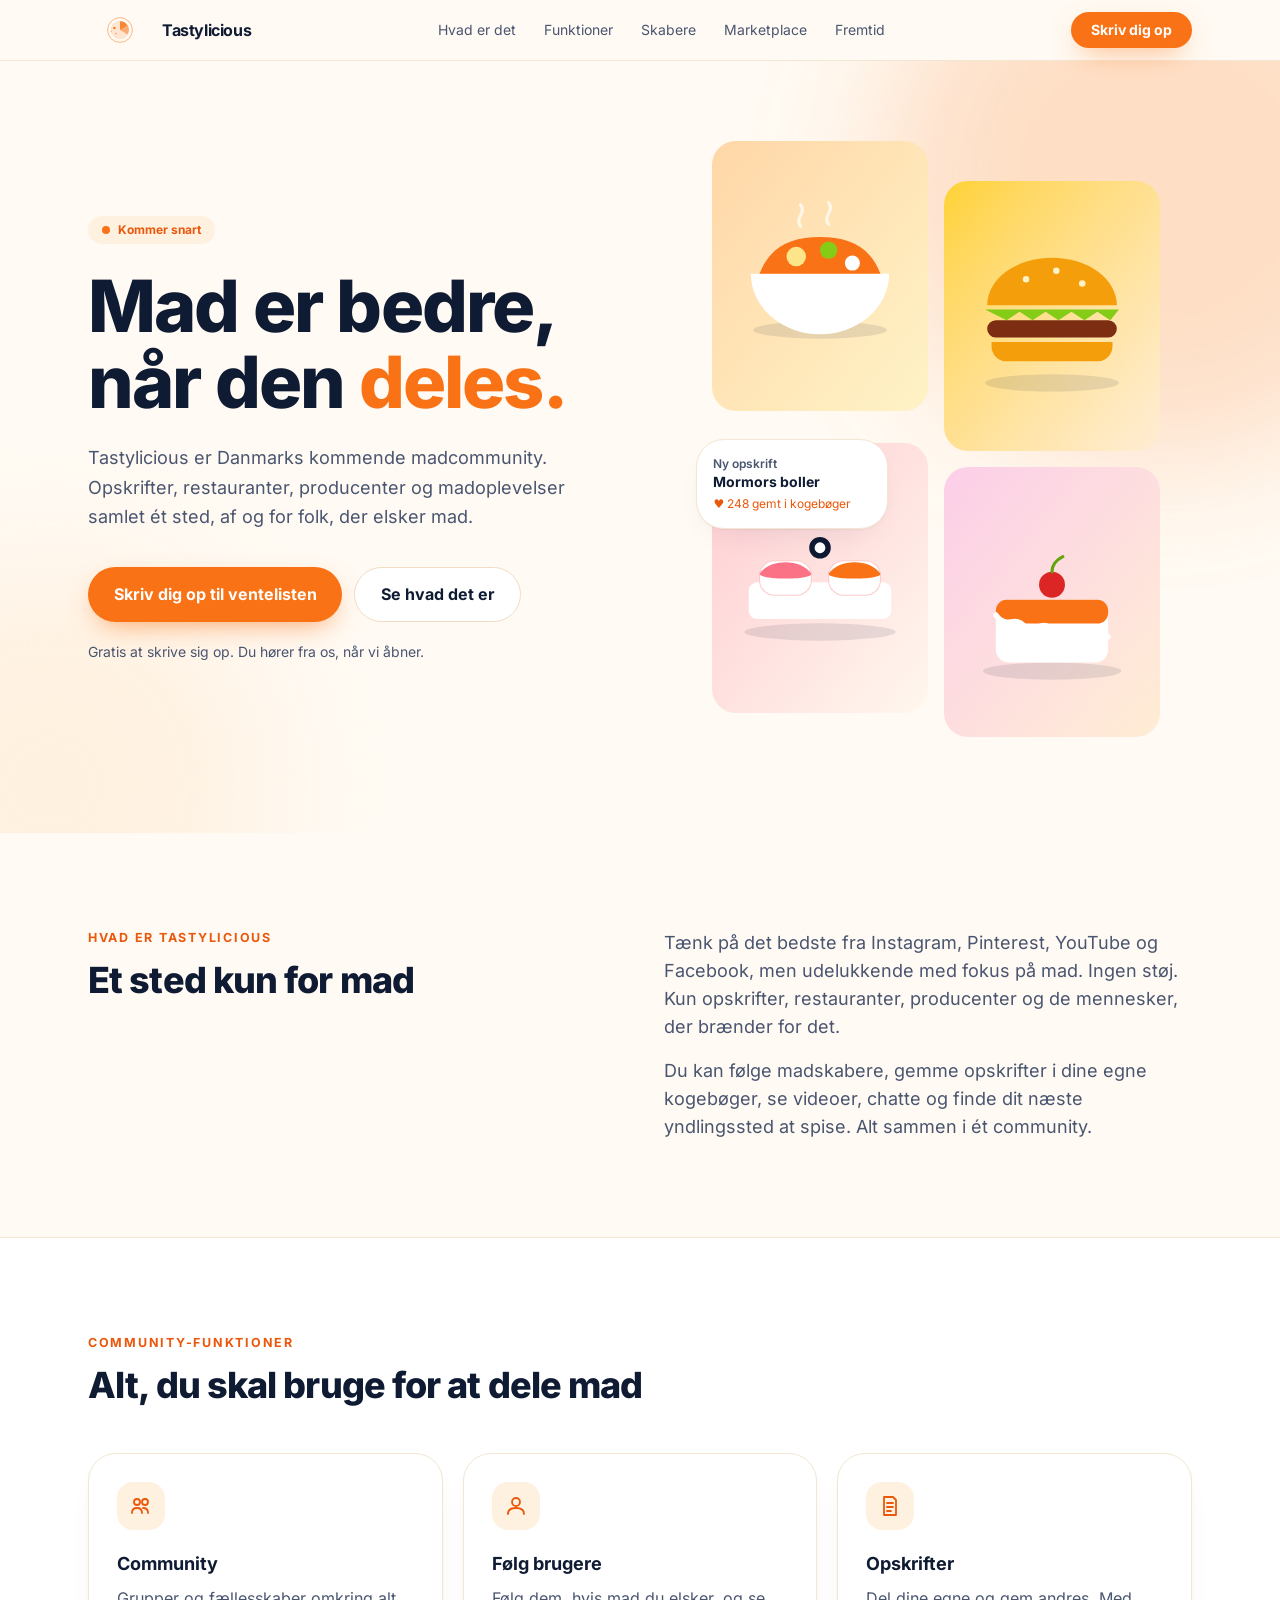
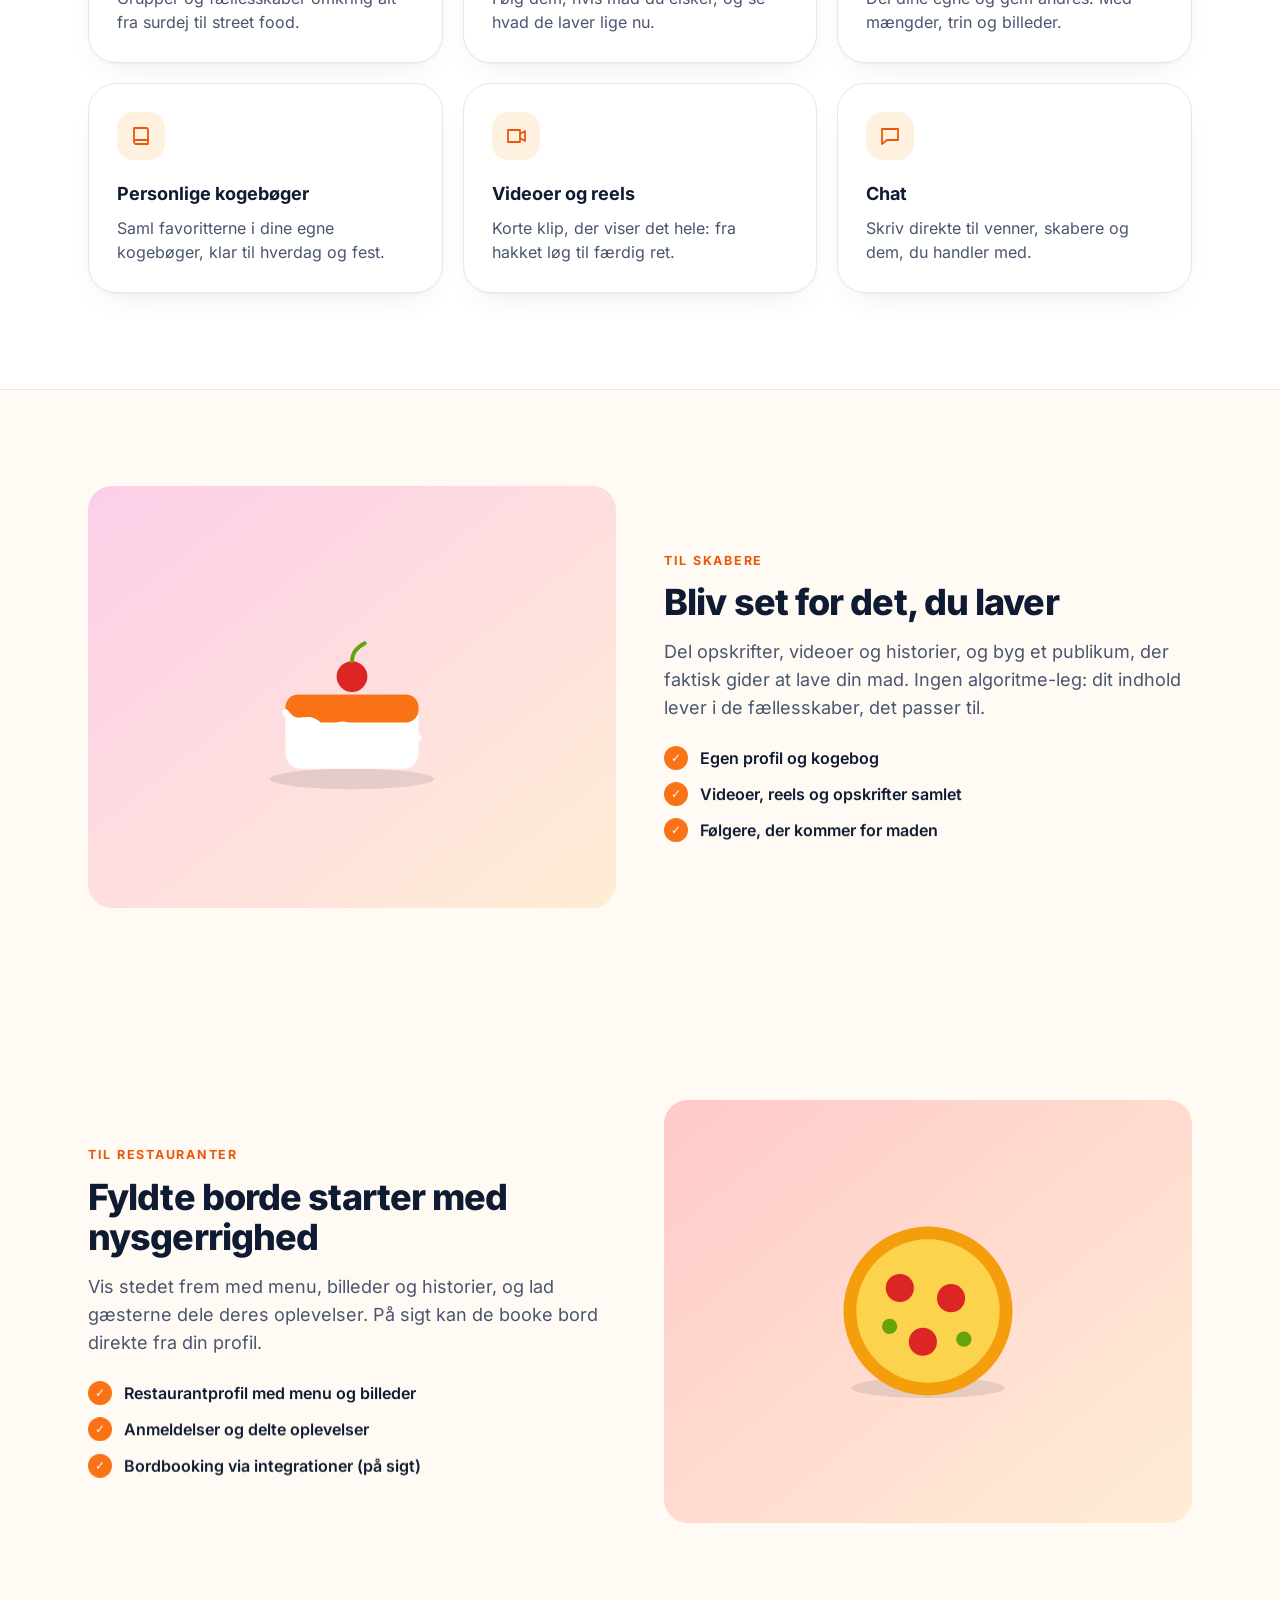
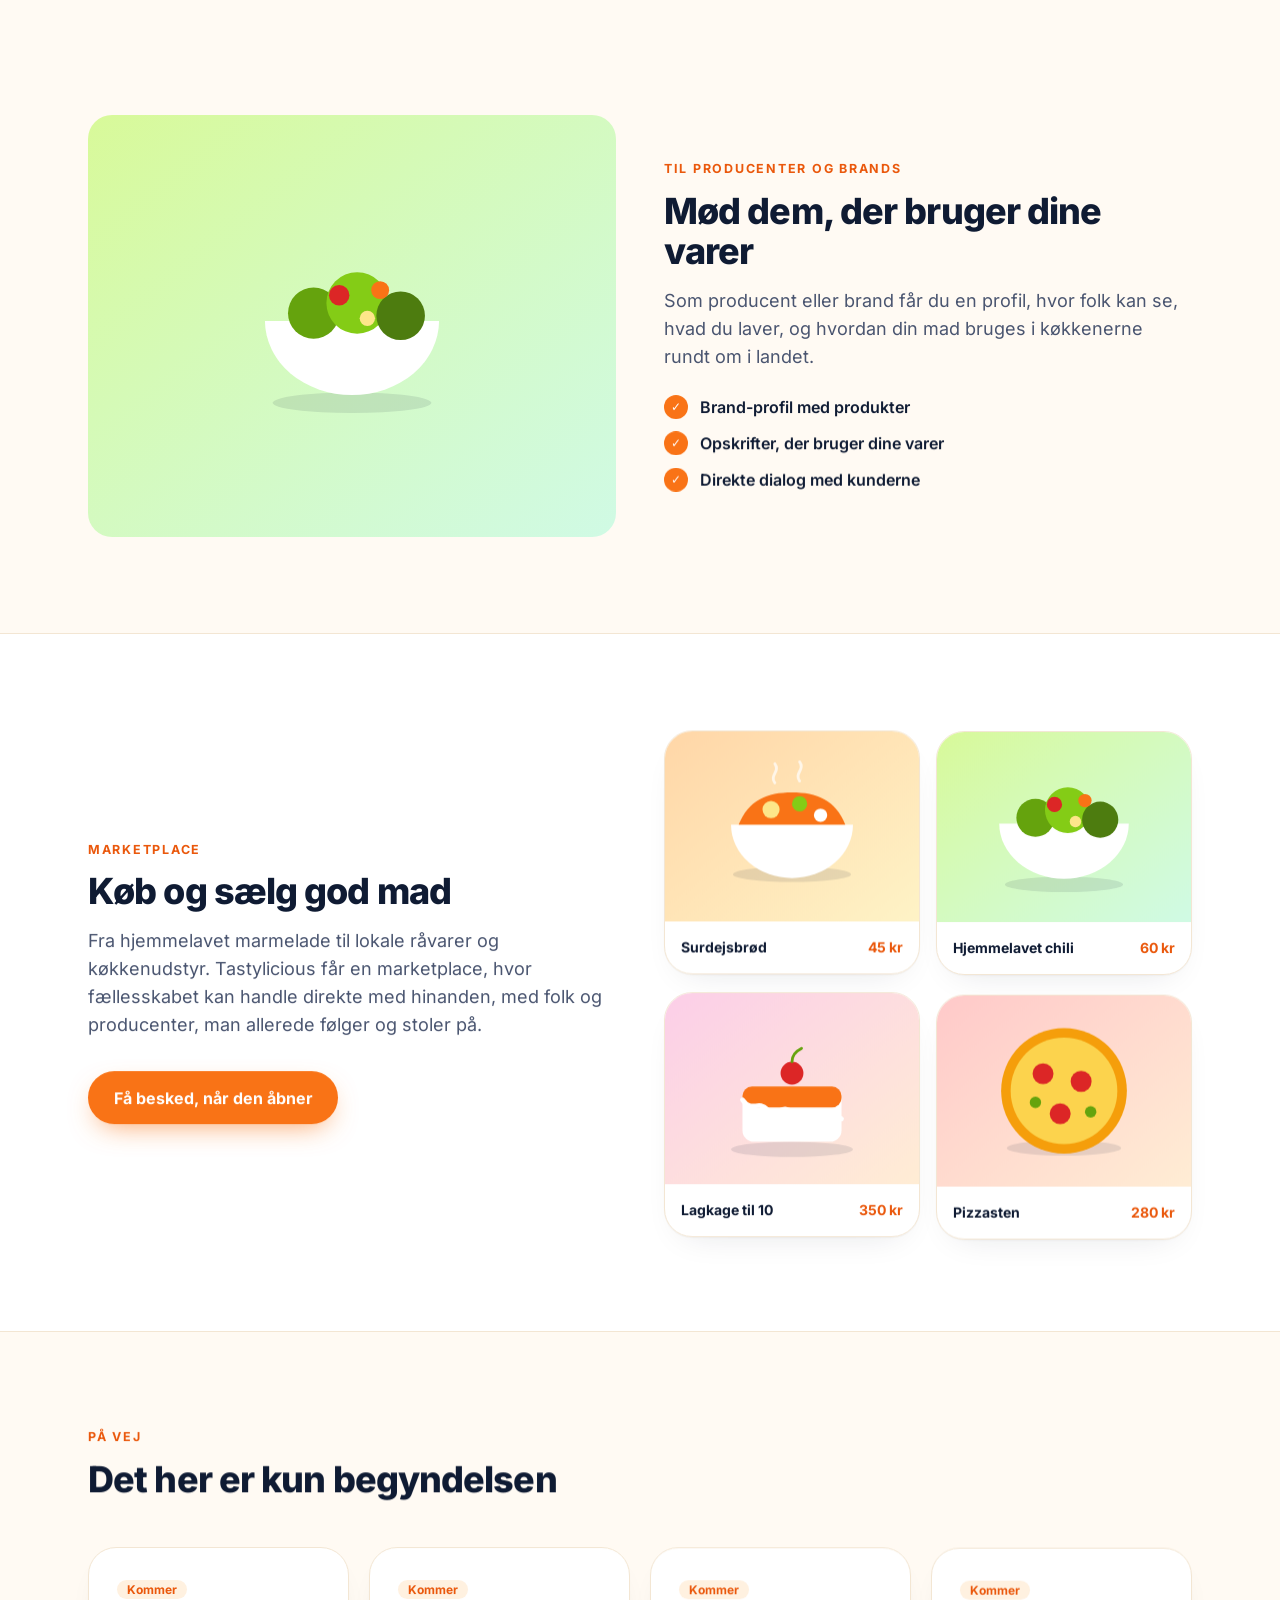
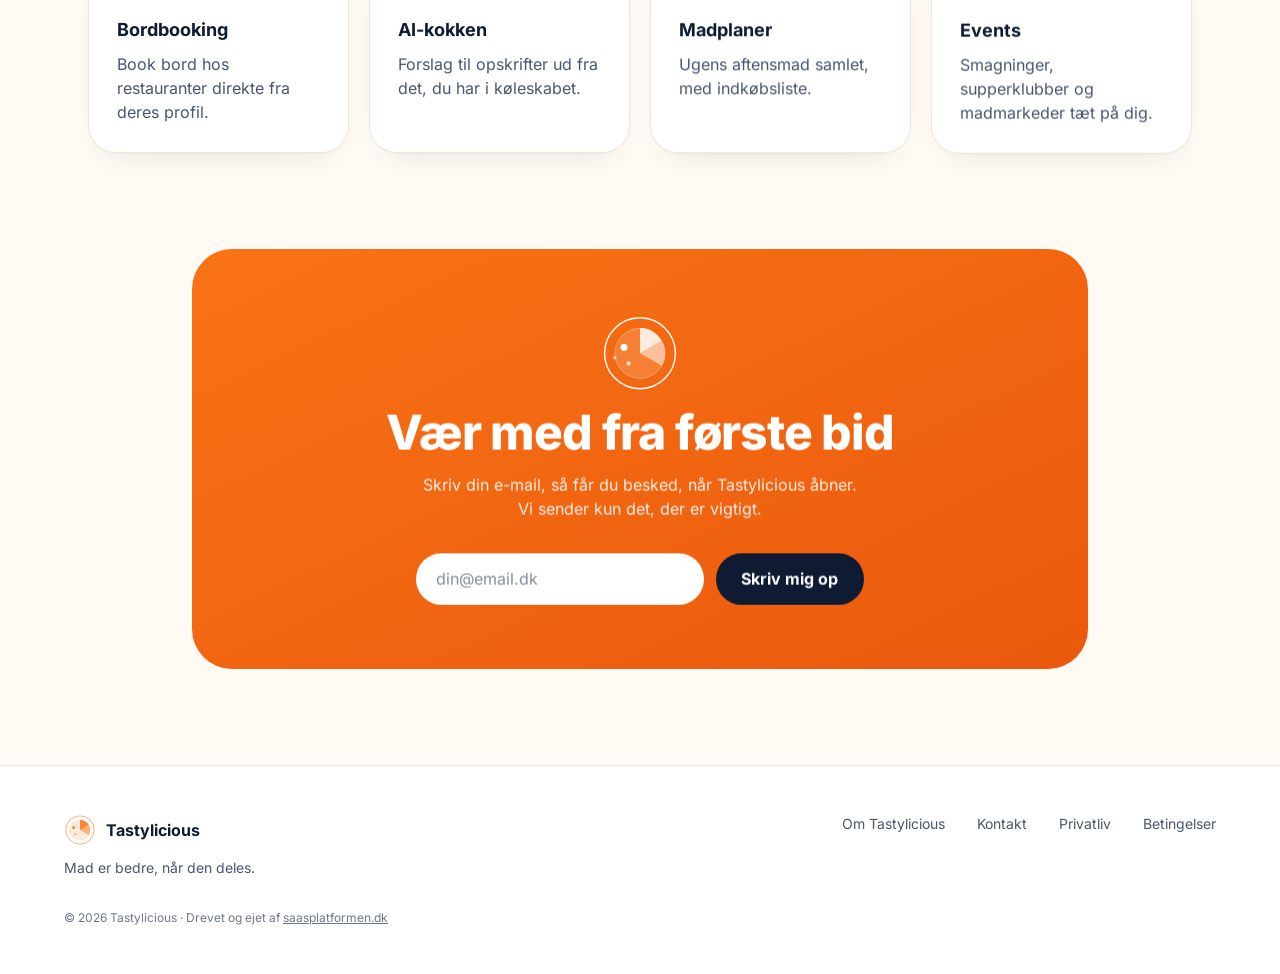
==== commit 47a76c92: "Deploy 2026-11-15T20:57Z Co-authored-by: Copilot <223556219+Copilot@users.noreply.github.com>" ====
--- a/index.html
+++ b/index.html
@@ -1 +1 @@
-<!DOCTYPE html><html lang="da"><head><meta charset="utf-8"><meta name="viewport" content="width=device-width, initial-scale=1"><title>Tastylicious – Mad er bedre, når den deles</title><meta name="description" content="Tastylicious er Danmarks kommende sociale madcommunity for opskrifter, restauranter, producenter og madoplevelser. Skriv dig op til ventelisten."><meta name="theme-color" content="#FFFAF3"><link rel="canonical" href="https://www.tastylicious.dk/"><link rel="icon" type="image/svg+xml" href="/favicon.svg"><meta property="og:type" content="website"><meta property="og:locale" content="da_DK"><meta property="og:site_name" content="Tastylicious"><meta property="og:title" content="Tastylicious – Mad er bedre, når den deles"><meta property="og:description" content="Tastylicious er Danmarks kommende sociale madcommunity for opskrifter, restauranter, producenter og madoplevelser. Skriv dig op til ventelisten."><meta property="og:url" content="https://www.tastylicious.dk/"><meta name="twitter:card" content="summary"><script type="application/ld+json">{"@context":"https://schema.org","@type":"Organization","name":"Tastylicious","url":"https://www.tastylicious.dk","parentOrganization":{"@type":"Organization","name":"SaaSPlatformen","url":"https://www.saasplatformen.dk"}}</script><script>document.documentElement.classList.add('js')</script><link rel="stylesheet" href="/_astro/Base.5B-t5mRJ.css"></head><body><a href="#main" class="sr-only focus:not-sr-only focus:fixed focus:left-4 focus:top-4 focus:z-50 focus:rounded-lg focus:bg-white focus:px-4 focus:py-2">Spring til indhold</a><header class="sticky top-0 z-40 border-b border-[#f3e6d3] bg-paper/85 backdrop-blur"><div class="mx-auto flex max-w-6xl items-center justify-between px-6 py-3"><a href="/" class="flex items-center gap-2.5 font-bold tracking-tight"><svg viewBox="90 10 140 140" fill="none" class="h-9 w-9" aria-hidden="true" focusable="false" style="color:#F97316"><g class="plate"><circle cx="160" cy="80" r="62" stroke="currentColor" stroke-width="2.5"></circle><circle cx="160" cy="80" r="44" fill="currentColor" fill-opacity="0.15" stroke="currentColor" stroke-opacity="0.5"></circle><path d="M160 80V36a44 44 0 0 1 38 22z" fill="currentColor" fill-opacity="0.85"></path><path d="M160 80l38-22a44 44 0 0 1 0 44z" fill="currentColor" fill-opacity="0.5"></path><circle cx="132" cy="70" r="6" fill="currentColor"></circle><circle cx="140" cy="98" r="4" fill="currentColor" fill-opacity="0.7"></circle><circle cx="116" cy="88" r="3" fill="currentColor" fill-opacity="0.7"></circle></g></svg><span>Tastylicious</span></a><nav class="hidden items-center gap-7 text-sm text-body md:flex" aria-label="Hovedmenu"><a href="#hvad" class="hover:text-navy">Hvad er det</a><a href="#funktioner" class="hover:text-navy">Funktioner</a><a href="#creators" class="hover:text-navy">Skabere</a><a href="#marketplace" class="hover:text-navy">Marketplace</a><a href="#fremtid" class="hover:text-navy">Fremtid</a></nav><a href="#venteliste" class="btn btn-primary !px-5 !py-2 text-sm">Skriv dig op</a></div></header><main id="main"><!-- 1. HERO --><section class="relative overflow-hidden"><div class="pointer-events-none absolute -right-40 -top-40 h-[560px] w-[560px] rounded-full bg-orange/20 blur-3xl"></div><div class="pointer-events-none absolute -bottom-40 -left-40 h-[420px] w-[420px] rounded-full bg-cream blur-3xl"></div><div class="relative mx-auto grid max-w-6xl items-center gap-14 px-6 pb-24 pt-14 md:pt-20 lg:grid-cols-[1.05fr_1fr]"><div data-stagger><span class="reveal inline-flex items-center gap-2 rounded-full bg-cream px-3.5 py-1.5 text-xs font-bold text-orange-dark"><span class="h-2 w-2 rounded-full bg-orange"></span>Kommer snart</span><h1 class="reveal mt-6 text-5xl font-extrabold leading-[1.05] tracking-tight sm:text-6xl lg:text-7xl">Mad er bedre, når den <span class="text-orange">deles.</span></h1><p class="reveal mt-6 max-w-xl text-lg leading-relaxed text-body">Tastylicious er Danmarks kommende madcommunity. Opskrifter, restauranter, producenter og madoplevelser samlet ét sted, af og for folk, der elsker mad.</p><div class="reveal mt-9 flex flex-wrap gap-3"><a href="#venteliste" class="btn btn-primary">Skriv dig op til ventelisten</a><a href="#hvad" class="btn btn-ghost">Se hvad det er</a></div><p class="reveal mt-5 text-sm text-body">Gratis at skrive sig op. Du hører fra os, når vi åbner.</p></div><div class="relative mx-auto w-full max-w-md" aria-hidden="true"><div class="grid grid-cols-2 gap-4"><div style="--r:-2deg" class="food bg-gradient-to-br from-orange-200 to-amber-100 floaty aspect-[4/5]" aria-hidden="true"><svg viewBox="0 0 200 200" class="h-full w-full max-h-64" fill="none"><g><ellipse cx="100" cy="150" rx="62" ry="8" fill="#0f1b33" fill-opacity=".1"></ellipse><path d="M36 98h128a64 56 0 0 1-128 0z" fill="#fff"></path><path d="M44 98c10-26 30-34 56-34s46 8 56 34z" fill="#f97316"></path><circle cx="78" cy="82" r="9" fill="#fde68a"></circle><circle cx="108" cy="76" r="8" fill="#84cc16"></circle><circle cx="130" cy="88" r="7" fill="#fff"></circle><path d="M82 54c-6-8 6-12 0-20M108 52c-6-8 6-12 0-20" stroke="#fff" stroke-width="3" stroke-linecap="round" opacity=".7"></path></g></svg></div><div style="--r:2deg;animation-delay:-3s" class="food bg-gradient-to-br from-amber-300 to-orange-100 floaty mt-10 aspect-[4/5]" aria-hidden="true"><svg viewBox="0 0 200 200" class="h-full w-full max-h-64" fill="none"><g><ellipse cx="100" cy="162" rx="62" ry="8" fill="#0f1b33" fill-opacity=".1"></ellipse><path d="M40 90a60 44 0 0 1 120 0z" fill="#f59e0b"></path><circle cx="76" cy="66" r="3" fill="#fef3c7"></circle><circle cx="104" cy="58" r="3" fill="#fef3c7"></circle><circle cx="128" cy="70" r="3" fill="#fef3c7"></circle><path d="M38 94h124l-8 10-12-8-12 8-12-8-12 8-12-8-12 8-12-8-12 8z" fill="#84cc16"></path><rect x="40" y="104" width="120" height="16" rx="8" fill="#7c2d12"></rect><path d="M44 124h112a8 8 0 0 1 0 0v4a14 14 0 0 1-14 14H58a14 14 0 0 1-14-14z" fill="#f59e0b"></path></g></svg></div><div style="--r:2deg;animation-delay:-1.5s" class="food bg-gradient-to-br from-rose-200 to-orange-50 floaty -mt-6 aspect-[4/5]" aria-hidden="true"><svg viewBox="0 0 200 200" class="h-full w-full max-h-64" fill="none"><g><ellipse cx="100" cy="150" rx="70" ry="8" fill="#0f1b33" fill-opacity=".1"></ellipse><rect x="34" y="104" width="132" height="34" rx="8" fill="#fff"></rect><rect x="44" y="84" width="48" height="32" rx="14" fill="#fff" stroke="#fecaca"></rect><path d="M44 96c10-14 38-14 48 0 0 6-48 6-48 0z" fill="#fb7185"></path><rect x="108" y="84" width="48" height="32" rx="14" fill="#fff" stroke="#fecaca"></rect><path d="M108 96c10-14 38-14 48 0 0 6-48 6-48 0z" fill="#f97316"></path><circle cx="100" cy="72" r="10" fill="#0f1b33"></circle><circle cx="100" cy="72" r="5" fill="#fff"></circle></g></svg></div><div style="--r:-2deg;animation-delay:-4.5s" class="food bg-gradient-to-br from-pink-200 to-orange-100 floaty aspect-[4/5]" aria-hidden="true"><svg viewBox="0 0 200 200" class="h-full w-full max-h-64" fill="none"><g><ellipse cx="100" cy="164" rx="64" ry="8" fill="#0f1b33" fill-opacity=".1"></ellipse><rect x="48" y="98" width="104" height="58" rx="12" fill="#fff"></rect><rect x="48" y="98" width="104" height="22" rx="10" fill="#f97316"></rect><path d="M48 112c10 14 16 0 26 10s16-8 26 4 18-10 26 4 16-6 26 2" stroke="#fff" stroke-width="5" stroke-linecap="round"></path><circle cx="100" cy="84" r="12" fill="#dc2626"></circle><path d="M100 72c0-8 6-12 10-14" stroke="#65a30d" stroke-width="3" stroke-linecap="round"></path></g></svg></div></div><div class="card floaty absolute -left-4 top-1/2 w-48 p-4 text-sm" style="--r:-3deg;animation-delay:-2s"><p class="text-xs font-semibold text-body">Ny opskrift</p><p class="font-bold">Mormors boller</p><p class="mt-1 text-xs text-orange-dark">♥ 248 gemt i kogebøger</p></div></div></div></section><!-- 2. HVAD ER --><section id="hvad" class="mx-auto max-w-6xl px-6 py-24"><div data-stagger class="grid items-start gap-12 lg:grid-cols-2"><div><p class="eyebrow reveal">Hvad er Tastylicious</p><h2 class="reveal mt-3 text-4xl font-extrabold tracking-tight">Et sted kun for mad</h2></div><div class="space-y-4 text-lg text-body"><p class="reveal">Tænk på det bedste fra Instagram, Pinterest, YouTube og Facebook, men udelukkende med fokus på mad. Ingen støj. Kun opskrifter, restauranter, producenter og de mennesker, der brænder for det.</p><p class="reveal">Du kan følge madskabere, gemme opskrifter i dine egne kogebøger, se videoer, chatte og finde dit næste yndlingssted at spise. Alt sammen i ét community.</p></div></div></section><!-- 3. FUNKTIONER --><section id="funktioner" class="border-y border-[#f3e6d3] bg-white py-24"><div class="mx-auto max-w-6xl px-6"><p class="eyebrow reveal">Community-funktioner</p><h2 class="reveal mt-3 max-w-2xl text-4xl font-extrabold tracking-tight">Alt, du skal bruge for at dele mad</h2><div data-stagger class="mt-12 grid gap-5 sm:grid-cols-2 lg:grid-cols-3"><article class="card reveal p-7"><span class="grid h-12 w-12 place-items-center rounded-2xl bg-cream text-orange-dark"><svg viewBox="0 0 24 24" class="h-6 w-6" fill="none" stroke="currentColor" stroke-width="1.8" stroke-linecap="round" stroke-linejoin="round" aria-hidden="true"><path d="M8 11a3 3 0 1 0 0-6 3 3 0 0 0 0 6zm8 0a3 3 0 1 0 0-6 3 3 0 0 0 0 6zM3 19c0-3 2-5 5-5s5 2 5 5m1-5c3 0 5 2 5 5"></path></svg></span><h3 class="mt-5 text-lg font-bold">Community</h3><p class="mt-2 text-body">Grupper og fællesskaber omkring alt fra surdej til street food.</p></article><article class="card reveal p-7"><span class="grid h-12 w-12 place-items-center rounded-2xl bg-cream text-orange-dark"><svg viewBox="0 0 24 24" class="h-6 w-6" fill="none" stroke="currentColor" stroke-width="1.8" stroke-linecap="round" stroke-linejoin="round" aria-hidden="true"><path d="M12 12a4 4 0 1 0 0-8 4 4 0 0 0 0 8zM4 20c0-4 3.5-6 8-6s8 2 8 6"></path></svg></span><h3 class="mt-5 text-lg font-bold">Følg brugere</h3><p class="mt-2 text-body">Følg dem, hvis mad du elsker, og se hvad de laver lige nu.</p></article><article class="card reveal p-7"><span class="grid h-12 w-12 place-items-center rounded-2xl bg-cream text-orange-dark"><svg viewBox="0 0 24 24" class="h-6 w-6" fill="none" stroke="currentColor" stroke-width="1.8" stroke-linecap="round" stroke-linejoin="round" aria-hidden="true"><path d="M6 3h9l3 3v15H6zM9 9h6M9 13h6M9 17h4"></path></svg></span><h3 class="mt-5 text-lg font-bold">Opskrifter</h3><p class="mt-2 text-body">Del dine egne og gem andres. Med mængder, trin og billeder.</p></article><article class="card reveal p-7"><span class="grid h-12 w-12 place-items-center rounded-2xl bg-cream text-orange-dark"><svg viewBox="0 0 24 24" class="h-6 w-6" fill="none" stroke="currentColor" stroke-width="1.8" stroke-linecap="round" stroke-linejoin="round" aria-hidden="true"><path d="M5 4h12a2 2 0 0 1 2 2v14H7a2 2 0 0 1-2-2zM5 18a2 2 0 0 1 2-2h12"></path></svg></span><h3 class="mt-5 text-lg font-bold">Personlige kogebøger</h3><p class="mt-2 text-body">Saml favoritterne i dine egne kogebøger, klar til hverdag og fest.</p></article><article class="card reveal p-7"><span class="grid h-12 w-12 place-items-center rounded-2xl bg-cream text-orange-dark"><svg viewBox="0 0 24 24" class="h-6 w-6" fill="none" stroke="currentColor" stroke-width="1.8" stroke-linecap="round" stroke-linejoin="round" aria-hidden="true"><path d="M4 6h12v12H4zM16 10l5-3v10l-5-3"></path></svg></span><h3 class="mt-5 text-lg font-bold">Videoer og reels</h3><p class="mt-2 text-body">Korte klip, der viser det hele: fra hakket løg til færdig ret.</p></article><article class="card reveal p-7"><span class="grid h-12 w-12 place-items-center rounded-2xl bg-cream text-orange-dark"><svg viewBox="0 0 24 24" class="h-6 w-6" fill="none" stroke="currentColor" stroke-width="1.8" stroke-linecap="round" stroke-linejoin="round" aria-hidden="true"><path d="M4 5h16v11H9l-5 4z"></path></svg></span><h3 class="mt-5 text-lg font-bold">Chat</h3><p class="mt-2 text-body">Skriv direkte til venner, skabere og dem, du handler med.</p></article></div></div></section><!-- 4-6. CREATORS / RESTAURANTER / PRODUCENTER --><section id="creators" class="mx-auto max-w-6xl px-6 py-24"><div data-stagger class="grid items-center gap-12 lg:grid-cols-2 "><div class="food bg-gradient-to-br from-pink-200 to-orange-100 reveal aspect-[5/4] w-full" aria-hidden="true"><svg viewBox="0 0 200 200" class="h-full w-full max-h-64" fill="none"><g><ellipse cx="100" cy="164" rx="64" ry="8" fill="#0f1b33" fill-opacity=".1"></ellipse><rect x="48" y="98" width="104" height="58" rx="12" fill="#fff"></rect><rect x="48" y="98" width="104" height="22" rx="10" fill="#f97316"></rect><path d="M48 112c10 14 16 0 26 10s16-8 26 4 18-10 26 4 16-6 26 2" stroke="#fff" stroke-width="5" stroke-linecap="round"></path><circle cx="100" cy="84" r="12" fill="#dc2626"></circle><path d="M100 72c0-8 6-12 10-14" stroke="#65a30d" stroke-width="3" stroke-linecap="round"></path></g></svg></div><div><p class="eyebrow reveal">Til skabere</p><h2 class="reveal mt-3 text-4xl font-extrabold tracking-tight">Bliv set for det, du laver</h2><p class="reveal mt-4 text-lg text-body">Del opskrifter, videoer og historier, og byg et publikum, der faktisk gider at lave din mad. Ingen algoritme-leg: dit indhold lever i de fællesskaber, det passer til.</p><ul class="mt-6 space-y-3"><li class="reveal flex items-center gap-3 font-semibold"><span class="grid h-6 w-6 place-items-center rounded-full bg-orange text-xs text-white">✓</span>Egen profil og kogebog</li><li class="reveal flex items-center gap-3 font-semibold"><span class="grid h-6 w-6 place-items-center rounded-full bg-orange text-xs text-white">✓</span>Videoer, reels og opskrifter samlet</li><li class="reveal flex items-center gap-3 font-semibold"><span class="grid h-6 w-6 place-items-center rounded-full bg-orange text-xs text-white">✓</span>Følgere, der kommer for maden</li></ul></div></div></section><section id="restauranter" class="mx-auto max-w-6xl px-6 py-24"><div data-stagger class="grid items-center gap-12 lg:grid-cols-2 lg:[&amp;>*:first-child]:order-2"><div class="food bg-gradient-to-br from-red-200 to-orange-100 reveal aspect-[5/4] w-full" aria-hidden="true"><svg viewBox="0 0 200 200" class="h-full w-full max-h-64" fill="none"><g><ellipse cx="100" cy="160" rx="60" ry="8" fill="#0f1b33" fill-opacity=".1"></ellipse><circle cx="100" cy="100" r="66" fill="#f59e0b"></circle><circle cx="100" cy="100" r="56" fill="#fcd34d"></circle><circle cx="78" cy="82" r="11" fill="#dc2626"></circle><circle cx="118" cy="90" r="11" fill="#dc2626"></circle><circle cx="96" cy="124" r="11" fill="#dc2626"></circle><circle cx="128" cy="122" r="6" fill="#65a30d"></circle><circle cx="70" cy="112" r="6" fill="#65a30d"></circle></g></svg></div><div><p class="eyebrow reveal">Til restauranter</p><h2 class="reveal mt-3 text-4xl font-extrabold tracking-tight">Fyldte borde starter med nysgerrighed</h2><p class="reveal mt-4 text-lg text-body">Vis stedet frem med menu, billeder og historier, og lad gæsterne dele deres oplevelser. På sigt kan de booke bord direkte fra din profil.</p><ul class="mt-6 space-y-3"><li class="reveal flex items-center gap-3 font-semibold"><span class="grid h-6 w-6 place-items-center rounded-full bg-orange text-xs text-white">✓</span>Restaurantprofil med menu og billeder</li><li class="reveal flex items-center gap-3 font-semibold"><span class="grid h-6 w-6 place-items-center rounded-full bg-orange text-xs text-white">✓</span>Anmeldelser og delte oplevelser</li><li class="reveal flex items-center gap-3 font-semibold"><span class="grid h-6 w-6 place-items-center rounded-full bg-orange text-xs text-white">✓</span>Bordbooking via integrationer (på sigt)</li></ul></div></div></section><section id="producenter" class="mx-auto max-w-6xl px-6 py-24"><div data-stagger class="grid items-center gap-12 lg:grid-cols-2 "><div class="food bg-gradient-to-br from-lime-200 to-emerald-100 reveal aspect-[5/4] w-full" aria-hidden="true"><svg viewBox="0 0 200 200" class="h-full w-full max-h-64" fill="none"><g><ellipse cx="100" cy="160" rx="62" ry="8" fill="#0f1b33" fill-opacity=".1"></ellipse><path d="M32 96h136a68 58 0 0 1-136 0z" fill="#fff"></path><circle cx="70" cy="90" r="20" fill="#65a30d"></circle><circle cx="104" cy="82" r="24" fill="#84cc16"></circle><circle cx="138" cy="92" r="19" fill="#4d7c0f"></circle><circle cx="90" cy="76" r="8" fill="#dc2626"></circle><circle cx="122" cy="72" r="7" fill="#f97316"></circle><circle cx="112" cy="94" r="6" fill="#fde68a"></circle></g></svg></div><div><p class="eyebrow reveal">Til producenter og brands</p><h2 class="reveal mt-3 text-4xl font-extrabold tracking-tight">Mød dem, der bruger dine varer</h2><p class="reveal mt-4 text-lg text-body">Som producent eller brand får du en profil, hvor folk kan se, hvad du laver, og hvordan din mad bruges i køkkenerne rundt om i landet.</p><ul class="mt-6 space-y-3"><li class="reveal flex items-center gap-3 font-semibold"><span class="grid h-6 w-6 place-items-center rounded-full bg-orange text-xs text-white">✓</span>Brand-profil med produkter</li><li class="reveal flex items-center gap-3 font-semibold"><span class="grid h-6 w-6 place-items-center rounded-full bg-orange text-xs text-white">✓</span>Opskrifter, der bruger dine varer</li><li class="reveal flex items-center gap-3 font-semibold"><span class="grid h-6 w-6 place-items-center rounded-full bg-orange text-xs text-white">✓</span>Direkte dialog med kunderne</li></ul></div></div></section><!-- 7. MARKETPLACE --><section id="marketplace" class="border-y border-[#f3e6d3] bg-white py-24"><div data-stagger class="mx-auto grid max-w-6xl items-center gap-12 px-6 lg:grid-cols-2"><div><p class="eyebrow reveal">Marketplace</p><h2 class="reveal mt-3 text-4xl font-extrabold tracking-tight">Køb og sælg god mad</h2><p class="reveal mt-4 text-lg text-body">Fra hjemmelavet marmelade til lokale råvarer og køkkenudstyr. Tastylicious får en marketplace, hvor fællesskabet kan handle direkte med hinanden, med folk og producenter, man allerede følger og stoler på.</p><a href="#venteliste" class="btn btn-primary reveal mt-8">Få besked, når den åbner</a></div><div class="grid grid-cols-2 gap-4" aria-hidden="true"><div class="card reveal overflow-hidden"><div class="food bg-gradient-to-br from-orange-200 to-amber-100 aspect-[4/3] !rounded-none" aria-hidden="true"><svg viewBox="0 0 200 200" class="h-full w-full max-h-64" fill="none"><g><ellipse cx="100" cy="150" rx="62" ry="8" fill="#0f1b33" fill-opacity=".1"></ellipse><path d="M36 98h128a64 56 0 0 1-128 0z" fill="#fff"></path><path d="M44 98c10-26 30-34 56-34s46 8 56 34z" fill="#f97316"></path><circle cx="78" cy="82" r="9" fill="#fde68a"></circle><circle cx="108" cy="76" r="8" fill="#84cc16"></circle><circle cx="130" cy="88" r="7" fill="#fff"></circle><path d="M82 54c-6-8 6-12 0-20M108 52c-6-8 6-12 0-20" stroke="#fff" stroke-width="3" stroke-linecap="round" opacity=".7"></path></g></svg></div><div class="flex items-center justify-between p-4 text-sm"><b>Surdejsbrød</b><span class="font-bold text-orange-dark">45 kr</span></div></div><div class="card reveal overflow-hidden"><div class="food bg-gradient-to-br from-lime-200 to-emerald-100 aspect-[4/3] !rounded-none" aria-hidden="true"><svg viewBox="0 0 200 200" class="h-full w-full max-h-64" fill="none"><g><ellipse cx="100" cy="160" rx="62" ry="8" fill="#0f1b33" fill-opacity=".1"></ellipse><path d="M32 96h136a68 58 0 0 1-136 0z" fill="#fff"></path><circle cx="70" cy="90" r="20" fill="#65a30d"></circle><circle cx="104" cy="82" r="24" fill="#84cc16"></circle><circle cx="138" cy="92" r="19" fill="#4d7c0f"></circle><circle cx="90" cy="76" r="8" fill="#dc2626"></circle><circle cx="122" cy="72" r="7" fill="#f97316"></circle><circle cx="112" cy="94" r="6" fill="#fde68a"></circle></g></svg></div><div class="flex items-center justify-between p-4 text-sm"><b>Hjemmelavet chili</b><span class="font-bold text-orange-dark">60 kr</span></div></div><div class="card reveal overflow-hidden"><div class="food bg-gradient-to-br from-pink-200 to-orange-100 aspect-[4/3] !rounded-none" aria-hidden="true"><svg viewBox="0 0 200 200" class="h-full w-full max-h-64" fill="none"><g><ellipse cx="100" cy="164" rx="64" ry="8" fill="#0f1b33" fill-opacity=".1"></ellipse><rect x="48" y="98" width="104" height="58" rx="12" fill="#fff"></rect><rect x="48" y="98" width="104" height="22" rx="10" fill="#f97316"></rect><path d="M48 112c10 14 16 0 26 10s16-8 26 4 18-10 26 4 16-6 26 2" stroke="#fff" stroke-width="5" stroke-linecap="round"></path><circle cx="100" cy="84" r="12" fill="#dc2626"></circle><path d="M100 72c0-8 6-12 10-14" stroke="#65a30d" stroke-width="3" stroke-linecap="round"></path></g></svg></div><div class="flex items-center justify-between p-4 text-sm"><b>Lagkage til 10</b><span class="font-bold text-orange-dark">350 kr</span></div></div><div class="card reveal overflow-hidden"><div class="food bg-gradient-to-br from-red-200 to-orange-100 aspect-[4/3] !rounded-none" aria-hidden="true"><svg viewBox="0 0 200 200" class="h-full w-full max-h-64" fill="none"><g><ellipse cx="100" cy="160" rx="60" ry="8" fill="#0f1b33" fill-opacity=".1"></ellipse><circle cx="100" cy="100" r="66" fill="#f59e0b"></circle><circle cx="100" cy="100" r="56" fill="#fcd34d"></circle><circle cx="78" cy="82" r="11" fill="#dc2626"></circle><circle cx="118" cy="90" r="11" fill="#dc2626"></circle><circle cx="96" cy="124" r="11" fill="#dc2626"></circle><circle cx="128" cy="122" r="6" fill="#65a30d"></circle><circle cx="70" cy="112" r="6" fill="#65a30d"></circle></g></svg></div><div class="flex items-center justify-between p-4 text-sm"><b>Pizzasten</b><span class="font-bold text-orange-dark">280 kr</span></div></div></div></div></section><!-- 8. FREMTID --><section id="fremtid" class="mx-auto max-w-6xl px-6 py-24"><p class="eyebrow reveal">På vej</p><h2 class="reveal mt-3 max-w-2xl text-4xl font-extrabold tracking-tight">Det her er kun begyndelsen</h2><div data-stagger class="mt-12 grid gap-5 sm:grid-cols-2 lg:grid-cols-4"><article class="card reveal p-7"><span class="rounded-full bg-cream px-2.5 py-0.5 text-xs font-bold text-orange-dark">Kommer</span><h3 class="mt-4 text-lg font-bold">Bordbooking</h3><p class="mt-2 text-body">Book bord hos restauranter direkte fra deres profil.</p></article><article class="card reveal p-7"><span class="rounded-full bg-cream px-2.5 py-0.5 text-xs font-bold text-orange-dark">Kommer</span><h3 class="mt-4 text-lg font-bold">AI-kokken</h3><p class="mt-2 text-body">Forslag til opskrifter ud fra det, du har i køleskabet.</p></article><article class="card reveal p-7"><span class="rounded-full bg-cream px-2.5 py-0.5 text-xs font-bold text-orange-dark">Kommer</span><h3 class="mt-4 text-lg font-bold">Madplaner</h3><p class="mt-2 text-body">Ugens aftensmad samlet, med indkøbsliste.</p></article><article class="card reveal p-7"><span class="rounded-full bg-cream px-2.5 py-0.5 text-xs font-bold text-orange-dark">Kommer</span><h3 class="mt-4 text-lg font-bold">Events</h3><p class="mt-2 text-body">Smagninger, supperklubber og madmarkeder tæt på dig.</p></article></div></section><!-- 9. VENTELISTE --><section id="venteliste" class="px-6 pb-24"><div class="relative mx-auto max-w-4xl overflow-hidden rounded-[2.5rem] bg-gradient-to-br from-orange to-orange-dark p-10 text-center text-white sm:p-16"><svg viewBox="90 10 140 140" fill="none" class="reveal mx-auto h-20 w-20 brightness-0 invert" aria-hidden="true" focusable="false" style="color:#F97316"><g class="plate"><circle cx="160" cy="80" r="62" stroke="currentColor" stroke-width="2.5"></circle><circle cx="160" cy="80" r="44" fill="currentColor" fill-opacity="0.15" stroke="currentColor" stroke-opacity="0.5"></circle><path d="M160 80V36a44 44 0 0 1 38 22z" fill="currentColor" fill-opacity="0.85"></path><path d="M160 80l38-22a44 44 0 0 1 0 44z" fill="currentColor" fill-opacity="0.5"></path><circle cx="132" cy="70" r="6" fill="currentColor"></circle><circle cx="140" cy="98" r="4" fill="currentColor" fill-opacity="0.7"></circle><circle cx="116" cy="88" r="3" fill="currentColor" fill-opacity="0.7"></circle></g></svg><h2 class="reveal mt-4 text-4xl font-extrabold tracking-tight sm:text-5xl">Vær med fra første bid</h2><p class="reveal mx-auto mt-4 max-w-md text-white/90">Skriv din e-mail, så får du besked, når Tastylicious åbner. Vi sender kun det, der er vigtigt.</p><form data-notify class="reveal mx-auto mt-8 flex max-w-md flex-col gap-3 sm:flex-row"><label class="sr-only" for="email">E-mail</label><input id="email" type="email" required placeholder="din@email.dk" autocomplete="email" class="min-w-0 flex-1 rounded-full bg-white px-5 py-3.5 text-navy outline-none transition focus:ring-4 focus:ring-white/40"><button type="submit" class="btn !bg-navy text-white hover:!bg-black">Skriv mig op</button></form><p id="notify-ok" hidden class="mt-6 font-semibold">Tak! Vi skriver til dig, når vi er klar.</p></div></section></main><footer class="border-t border-[#f3e6d3] bg-white px-6 py-12"><div class="mx-auto flex max-w-6xl flex-col justify-between gap-8 md:flex-row"><div><div class="flex items-center gap-2.5 font-bold"><svg viewBox="90 10 140 140" fill="none" class="h-8 w-8" aria-hidden="true" focusable="false" style="color:#F97316"><g class="plate"><circle cx="160" cy="80" r="62" stroke="currentColor" stroke-width="2.5"></circle><circle cx="160" cy="80" r="44" fill="currentColor" fill-opacity="0.15" stroke="currentColor" stroke-opacity="0.5"></circle><path d="M160 80V36a44 44 0 0 1 38 22z" fill="currentColor" fill-opacity="0.85"></path><path d="M160 80l38-22a44 44 0 0 1 0 44z" fill="currentColor" fill-opacity="0.5"></path><circle cx="132" cy="70" r="6" fill="currentColor"></circle><circle cx="140" cy="98" r="4" fill="currentColor" fill-opacity="0.7"></circle><circle cx="116" cy="88" r="3" fill="currentColor" fill-opacity="0.7"></circle></g></svg>Tastylicious</div><p class="mt-3 text-sm text-body">Mad er bedre, når den deles.</p></div><nav class="flex flex-wrap gap-x-8 gap-y-3 text-sm text-body" aria-label="Footer"><a href="#hvad" class="hover:text-navy">Om Tastylicious</a><a href="mailto:kontakt@saasplatformen.dk" class="hover:text-navy">Kontakt</a><a href="/privatliv/" class="hover:text-navy">Privatliv</a><a href="/betingelser/" class="hover:text-navy">Betingelser</a></nav></div><p class="mx-auto mt-8 max-w-6xl text-xs text-body/80">© 2026 Tastylicious · Drevet og ejet af <a href="https://saasplatformen.dk" target="_blank" rel="noopener noreferrer" class="underline hover:text-navy">saasplatformen.dk</a></p></footer><script type="module" src="/_astro/Base.astro_astro_type_script_index_0_lang.BEHs7H2H.js"></script></body></html>+<!DOCTYPE html><html lang="da"><head><meta charset="utf-8"><meta name="viewport" content="width=device-width, initial-scale=1"><title>Tastylicious – Mad er bedre, når den deles</title><meta name="description" content="Tastylicious er Danmarks kommende sociale madcommunity for opskrifter, restauranter, producenter og madoplevelser. Skriv dig op til ventelisten."><meta name="theme-color" content="#FFFAF3"><link rel="canonical" href="https://www.tastylicious.dk/"><link rel="icon" type="image/svg+xml" href="/favicon.svg"><meta property="og:type" content="website"><meta property="og:locale" content="da_DK"><meta property="og:site_name" content="Tastylicious"><meta property="og:title" content="Tastylicious – Mad er bedre, når den deles"><meta property="og:description" content="Tastylicious er Danmarks kommende sociale madcommunity for opskrifter, restauranter, producenter og madoplevelser. Skriv dig op til ventelisten."><meta property="og:url" content="https://www.tastylicious.dk/"><meta name="twitter:card" content="summary"><script type="application/ld+json">{"@context":"https://schema.org","@type":"Organization","name":"Tastylicious","url":"https://www.tastylicious.dk","parentOrganization":{"@type":"Organization","name":"SaaSPlatformen","url":"https://www.saasplatformen.dk"}}</script><script>document.documentElement.classList.add('js')</script><link rel="stylesheet" href="/_astro/Base.s46yJqv7.css"></head><body><a href="#main" class="sr-only focus:not-sr-only focus:fixed focus:left-4 focus:top-4 focus:z-50 focus:rounded-lg focus:bg-white focus:px-4 focus:py-2">Spring til indhold</a><header class="sticky top-0 z-40 border-b border-[#f3e6d3] bg-paper/85 backdrop-blur"><div class="mx-auto flex max-w-6xl items-center justify-between px-6 py-3"><a href="/" class="brand-link flex items-center gap-2.5 font-bold tracking-tight"><svg class="navlogo h-8 w-16" viewBox="0 0 320 160" fill="none" aria-hidden="true" focusable="false" style="color:#F97316"><g class="plate"><circle cx="160" cy="80" r="62" stroke="currentColor" stroke-width="2.5"></circle><circle cx="160" cy="80" r="44" fill="currentColor" fill-opacity="0.15" stroke="currentColor" stroke-opacity="0.5"></circle><path d="M160 80V36a44 44 0 0 1 38 22z" fill="currentColor" fill-opacity="0.85"></path><path d="M160 80l38-22a44 44 0 0 1 0 44z" fill="currentColor" fill-opacity="0.5"></path><circle cx="132" cy="70" r="6" fill="currentColor"></circle><circle cx="140" cy="98" r="4" fill="currentColor" fill-opacity="0.7"></circle><circle cx="116" cy="88" r="3" fill="currentColor" fill-opacity="0.7"></circle></g></svg><span>Tastylicious</span></a><nav class="hidden items-center gap-7 text-sm text-body md:flex" aria-label="Hovedmenu"><a href="#hvad" class="hover:text-navy">Hvad er det</a><a href="#funktioner" class="hover:text-navy">Funktioner</a><a href="#creators" class="hover:text-navy">Skabere</a><a href="#marketplace" class="hover:text-navy">Marketplace</a><a href="#fremtid" class="hover:text-navy">Fremtid</a></nav><a href="#venteliste" class="btn btn-primary !px-5 !py-2 text-sm">Skriv dig op</a></div></header><main id="main"><!-- 1. HERO --><section class="relative overflow-hidden"><div class="pointer-events-none absolute -right-40 -top-40 h-[560px] w-[560px] rounded-full bg-orange/20 blur-3xl"></div><div class="pointer-events-none absolute -bottom-40 -left-40 h-[420px] w-[420px] rounded-full bg-cream blur-3xl"></div><div class="relative mx-auto grid max-w-6xl items-center gap-14 px-6 pb-24 pt-14 md:pt-20 lg:grid-cols-[1.05fr_1fr]"><div data-stagger><span class="reveal inline-flex items-center gap-2 rounded-full bg-cream px-3.5 py-1.5 text-xs font-bold text-orange-dark"><span class="h-2 w-2 rounded-full bg-orange"></span>Kommer snart</span><h1 class="reveal mt-6 text-5xl font-extrabold leading-[1.05] tracking-tight sm:text-6xl lg:text-7xl">Mad er bedre, når den <span class="text-orange">deles.</span></h1><p class="reveal mt-6 max-w-xl text-lg leading-relaxed text-body">Tastylicious er Danmarks kommende madcommunity. Opskrifter, restauranter, producenter og madoplevelser samlet ét sted, af og for folk, der elsker mad.</p><div class="reveal mt-9 flex flex-wrap gap-3"><a href="#venteliste" class="btn btn-primary">Skriv dig op til ventelisten</a><a href="#hvad" class="btn btn-ghost">Se hvad det er</a></div><p class="reveal mt-5 text-sm text-body">Gratis at skrive sig op. Du hører fra os, når vi åbner.</p></div><div class="relative mx-auto w-full max-w-md" aria-hidden="true"><div class="grid grid-cols-2 gap-4"><div style="--r:-2deg" class="food bg-gradient-to-br from-orange-200 to-amber-100 floaty aspect-[4/5]" aria-hidden="true"><svg viewBox="0 0 200 200" class="h-full w-full max-h-64" fill="none"><g><ellipse cx="100" cy="150" rx="62" ry="8" fill="#0f1b33" fill-opacity=".1"></ellipse><path d="M36 98h128a64 56 0 0 1-128 0z" fill="#fff"></path><path d="M44 98c10-26 30-34 56-34s46 8 56 34z" fill="#f97316"></path><circle cx="78" cy="82" r="9" fill="#fde68a"></circle><circle cx="108" cy="76" r="8" fill="#84cc16"></circle><circle cx="130" cy="88" r="7" fill="#fff"></circle><path d="M82 54c-6-8 6-12 0-20M108 52c-6-8 6-12 0-20" stroke="#fff" stroke-width="3" stroke-linecap="round" opacity=".7"></path></g></svg></div><div style="--r:2deg;animation-delay:-3s" class="food bg-gradient-to-br from-amber-300 to-orange-100 floaty mt-10 aspect-[4/5]" aria-hidden="true"><svg viewBox="0 0 200 200" class="h-full w-full max-h-64" fill="none"><g><ellipse cx="100" cy="162" rx="62" ry="8" fill="#0f1b33" fill-opacity=".1"></ellipse><path d="M40 90a60 44 0 0 1 120 0z" fill="#f59e0b"></path><circle cx="76" cy="66" r="3" fill="#fef3c7"></circle><circle cx="104" cy="58" r="3" fill="#fef3c7"></circle><circle cx="128" cy="70" r="3" fill="#fef3c7"></circle><path d="M38 94h124l-8 10-12-8-12 8-12-8-12 8-12-8-12 8-12-8-12 8z" fill="#84cc16"></path><rect x="40" y="104" width="120" height="16" rx="8" fill="#7c2d12"></rect><path d="M44 124h112a8 8 0 0 1 0 0v4a14 14 0 0 1-14 14H58a14 14 0 0 1-14-14z" fill="#f59e0b"></path></g></svg></div><div style="--r:2deg;animation-delay:-1.5s" class="food bg-gradient-to-br from-rose-200 to-orange-50 floaty -mt-6 aspect-[4/5]" aria-hidden="true"><svg viewBox="0 0 200 200" class="h-full w-full max-h-64" fill="none"><g><ellipse cx="100" cy="150" rx="70" ry="8" fill="#0f1b33" fill-opacity=".1"></ellipse><rect x="34" y="104" width="132" height="34" rx="8" fill="#fff"></rect><rect x="44" y="84" width="48" height="32" rx="14" fill="#fff" stroke="#fecaca"></rect><path d="M44 96c10-14 38-14 48 0 0 6-48 6-48 0z" fill="#fb7185"></path><rect x="108" y="84" width="48" height="32" rx="14" fill="#fff" stroke="#fecaca"></rect><path d="M108 96c10-14 38-14 48 0 0 6-48 6-48 0z" fill="#f97316"></path><circle cx="100" cy="72" r="10" fill="#0f1b33"></circle><circle cx="100" cy="72" r="5" fill="#fff"></circle></g></svg></div><div style="--r:-2deg;animation-delay:-4.5s" class="food bg-gradient-to-br from-pink-200 to-orange-100 floaty aspect-[4/5]" aria-hidden="true"><svg viewBox="0 0 200 200" class="h-full w-full max-h-64" fill="none"><g><ellipse cx="100" cy="164" rx="64" ry="8" fill="#0f1b33" fill-opacity=".1"></ellipse><rect x="48" y="98" width="104" height="58" rx="12" fill="#fff"></rect><rect x="48" y="98" width="104" height="22" rx="10" fill="#f97316"></rect><path d="M48 112c10 14 16 0 26 10s16-8 26 4 18-10 26 4 16-6 26 2" stroke="#fff" stroke-width="5" stroke-linecap="round"></path><circle cx="100" cy="84" r="12" fill="#dc2626"></circle><path d="M100 72c0-8 6-12 10-14" stroke="#65a30d" stroke-width="3" stroke-linecap="round"></path></g></svg></div></div><div class="card floaty absolute -left-4 top-1/2 w-48 p-4 text-sm" style="--r:-3deg;animation-delay:-2s"><p class="text-xs font-semibold text-body">Ny opskrift</p><p class="font-bold">Mormors boller</p><p class="mt-1 text-xs text-orange-dark">♥ 248 gemt i kogebøger</p></div></div></div></section><!-- 2. HVAD ER --><section id="hvad" class="mx-auto max-w-6xl px-6 py-24"><div data-stagger class="grid items-start gap-12 lg:grid-cols-2"><div><p class="eyebrow reveal">Hvad er Tastylicious</p><h2 class="reveal mt-3 text-4xl font-extrabold tracking-tight">Et sted kun for mad</h2></div><div class="space-y-4 text-lg text-body"><p class="reveal">Tænk på det bedste fra Instagram, Pinterest, YouTube og Facebook, men udelukkende med fokus på mad. Ingen støj. Kun opskrifter, restauranter, producenter og de mennesker, der brænder for det.</p><p class="reveal">Du kan følge madskabere, gemme opskrifter i dine egne kogebøger, se videoer, chatte og finde dit næste yndlingssted at spise. Alt sammen i ét community.</p></div></div></section><!-- 3. FUNKTIONER --><section id="funktioner" class="border-y border-[#f3e6d3] bg-white py-24"><div class="mx-auto max-w-6xl px-6"><p class="eyebrow reveal">Community-funktioner</p><h2 class="reveal mt-3 max-w-2xl text-4xl font-extrabold tracking-tight">Alt, du skal bruge for at dele mad</h2><div data-stagger class="mt-12 grid gap-5 sm:grid-cols-2 lg:grid-cols-3"><article class="card reveal p-7"><span class="grid h-12 w-12 place-items-center rounded-2xl bg-cream text-orange-dark"><svg viewBox="0 0 24 24" class="h-6 w-6" fill="none" stroke="currentColor" stroke-width="1.8" stroke-linecap="round" stroke-linejoin="round" aria-hidden="true"><path d="M8 11a3 3 0 1 0 0-6 3 3 0 0 0 0 6zm8 0a3 3 0 1 0 0-6 3 3 0 0 0 0 6zM3 19c0-3 2-5 5-5s5 2 5 5m1-5c3 0 5 2 5 5"></path></svg></span><h3 class="mt-5 text-lg font-bold">Community</h3><p class="mt-2 text-body">Grupper og fællesskaber omkring alt fra surdej til street food.</p></article><article class="card reveal p-7"><span class="grid h-12 w-12 place-items-center rounded-2xl bg-cream text-orange-dark"><svg viewBox="0 0 24 24" class="h-6 w-6" fill="none" stroke="currentColor" stroke-width="1.8" stroke-linecap="round" stroke-linejoin="round" aria-hidden="true"><path d="M12 12a4 4 0 1 0 0-8 4 4 0 0 0 0 8zM4 20c0-4 3.5-6 8-6s8 2 8 6"></path></svg></span><h3 class="mt-5 text-lg font-bold">Følg brugere</h3><p class="mt-2 text-body">Følg dem, hvis mad du elsker, og se hvad de laver lige nu.</p></article><article class="card reveal p-7"><span class="grid h-12 w-12 place-items-center rounded-2xl bg-cream text-orange-dark"><svg viewBox="0 0 24 24" class="h-6 w-6" fill="none" stroke="currentColor" stroke-width="1.8" stroke-linecap="round" stroke-linejoin="round" aria-hidden="true"><path d="M6 3h9l3 3v15H6zM9 9h6M9 13h6M9 17h4"></path></svg></span><h3 class="mt-5 text-lg font-bold">Opskrifter</h3><p class="mt-2 text-body">Del dine egne og gem andres. Med mængder, trin og billeder.</p></article><article class="card reveal p-7"><span class="grid h-12 w-12 place-items-center rounded-2xl bg-cream text-orange-dark"><svg viewBox="0 0 24 24" class="h-6 w-6" fill="none" stroke="currentColor" stroke-width="1.8" stroke-linecap="round" stroke-linejoin="round" aria-hidden="true"><path d="M5 4h12a2 2 0 0 1 2 2v14H7a2 2 0 0 1-2-2zM5 18a2 2 0 0 1 2-2h12"></path></svg></span><h3 class="mt-5 text-lg font-bold">Personlige kogebøger</h3><p class="mt-2 text-body">Saml favoritterne i dine egne kogebøger, klar til hverdag og fest.</p></article><article class="card reveal p-7"><span class="grid h-12 w-12 place-items-center rounded-2xl bg-cream text-orange-dark"><svg viewBox="0 0 24 24" class="h-6 w-6" fill="none" stroke="currentColor" stroke-width="1.8" stroke-linecap="round" stroke-linejoin="round" aria-hidden="true"><path d="M4 6h12v12H4zM16 10l5-3v10l-5-3"></path></svg></span><h3 class="mt-5 text-lg font-bold">Videoer og reels</h3><p class="mt-2 text-body">Korte klip, der viser det hele: fra hakket løg til færdig ret.</p></article><article class="card reveal p-7"><span class="grid h-12 w-12 place-items-center rounded-2xl bg-cream text-orange-dark"><svg viewBox="0 0 24 24" class="h-6 w-6" fill="none" stroke="currentColor" stroke-width="1.8" stroke-linecap="round" stroke-linejoin="round" aria-hidden="true"><path d="M4 5h16v11H9l-5 4z"></path></svg></span><h3 class="mt-5 text-lg font-bold">Chat</h3><p class="mt-2 text-body">Skriv direkte til venner, skabere og dem, du handler med.</p></article></div></div></section><!-- 4-6. CREATORS / RESTAURANTER / PRODUCENTER --><section id="creators" class="mx-auto max-w-6xl px-6 py-24"><div data-stagger class="grid items-center gap-12 lg:grid-cols-2 "><div class="food bg-gradient-to-br from-pink-200 to-orange-100 reveal aspect-[5/4] w-full" aria-hidden="true"><svg viewBox="0 0 200 200" class="h-full w-full max-h-64" fill="none"><g><ellipse cx="100" cy="164" rx="64" ry="8" fill="#0f1b33" fill-opacity=".1"></ellipse><rect x="48" y="98" width="104" height="58" rx="12" fill="#fff"></rect><rect x="48" y="98" width="104" height="22" rx="10" fill="#f97316"></rect><path d="M48 112c10 14 16 0 26 10s16-8 26 4 18-10 26 4 16-6 26 2" stroke="#fff" stroke-width="5" stroke-linecap="round"></path><circle cx="100" cy="84" r="12" fill="#dc2626"></circle><path d="M100 72c0-8 6-12 10-14" stroke="#65a30d" stroke-width="3" stroke-linecap="round"></path></g></svg></div><div><p class="eyebrow reveal">Til skabere</p><h2 class="reveal mt-3 text-4xl font-extrabold tracking-tight">Bliv set for det, du laver</h2><p class="reveal mt-4 text-lg text-body">Del opskrifter, videoer og historier, og byg et publikum, der faktisk gider at lave din mad. Ingen algoritme-leg: dit indhold lever i de fællesskaber, det passer til.</p><ul class="mt-6 space-y-3"><li class="reveal flex items-center gap-3 font-semibold"><span class="grid h-6 w-6 place-items-center rounded-full bg-orange text-xs text-white">✓</span>Egen profil og kogebog</li><li class="reveal flex items-center gap-3 font-semibold"><span class="grid h-6 w-6 place-items-center rounded-full bg-orange text-xs text-white">✓</span>Videoer, reels og opskrifter samlet</li><li class="reveal flex items-center gap-3 font-semibold"><span class="grid h-6 w-6 place-items-center rounded-full bg-orange text-xs text-white">✓</span>Følgere, der kommer for maden</li></ul></div></div></section><section id="restauranter" class="mx-auto max-w-6xl px-6 py-24"><div data-stagger class="grid items-center gap-12 lg:grid-cols-2 lg:[&amp;>*:first-child]:order-2"><div class="food bg-gradient-to-br from-red-200 to-orange-100 reveal aspect-[5/4] w-full" aria-hidden="true"><svg viewBox="0 0 200 200" class="h-full w-full max-h-64" fill="none"><g><ellipse cx="100" cy="160" rx="60" ry="8" fill="#0f1b33" fill-opacity=".1"></ellipse><circle cx="100" cy="100" r="66" fill="#f59e0b"></circle><circle cx="100" cy="100" r="56" fill="#fcd34d"></circle><circle cx="78" cy="82" r="11" fill="#dc2626"></circle><circle cx="118" cy="90" r="11" fill="#dc2626"></circle><circle cx="96" cy="124" r="11" fill="#dc2626"></circle><circle cx="128" cy="122" r="6" fill="#65a30d"></circle><circle cx="70" cy="112" r="6" fill="#65a30d"></circle></g></svg></div><div><p class="eyebrow reveal">Til restauranter</p><h2 class="reveal mt-3 text-4xl font-extrabold tracking-tight">Fyldte borde starter med nysgerrighed</h2><p class="reveal mt-4 text-lg text-body">Vis stedet frem med menu, billeder og historier, og lad gæsterne dele deres oplevelser. På sigt kan de booke bord direkte fra din profil.</p><ul class="mt-6 space-y-3"><li class="reveal flex items-center gap-3 font-semibold"><span class="grid h-6 w-6 place-items-center rounded-full bg-orange text-xs text-white">✓</span>Restaurantprofil med menu og billeder</li><li class="reveal flex items-center gap-3 font-semibold"><span class="grid h-6 w-6 place-items-center rounded-full bg-orange text-xs text-white">✓</span>Anmeldelser og delte oplevelser</li><li class="reveal flex items-center gap-3 font-semibold"><span class="grid h-6 w-6 place-items-center rounded-full bg-orange text-xs text-white">✓</span>Bordbooking via integrationer (på sigt)</li></ul></div></div></section><section id="producenter" class="mx-auto max-w-6xl px-6 py-24"><div data-stagger class="grid items-center gap-12 lg:grid-cols-2 "><div class="food bg-gradient-to-br from-lime-200 to-emerald-100 reveal aspect-[5/4] w-full" aria-hidden="true"><svg viewBox="0 0 200 200" class="h-full w-full max-h-64" fill="none"><g><ellipse cx="100" cy="160" rx="62" ry="8" fill="#0f1b33" fill-opacity=".1"></ellipse><path d="M32 96h136a68 58 0 0 1-136 0z" fill="#fff"></path><circle cx="70" cy="90" r="20" fill="#65a30d"></circle><circle cx="104" cy="82" r="24" fill="#84cc16"></circle><circle cx="138" cy="92" r="19" fill="#4d7c0f"></circle><circle cx="90" cy="76" r="8" fill="#dc2626"></circle><circle cx="122" cy="72" r="7" fill="#f97316"></circle><circle cx="112" cy="94" r="6" fill="#fde68a"></circle></g></svg></div><div><p class="eyebrow reveal">Til producenter og brands</p><h2 class="reveal mt-3 text-4xl font-extrabold tracking-tight">Mød dem, der bruger dine varer</h2><p class="reveal mt-4 text-lg text-body">Som producent eller brand får du en profil, hvor folk kan se, hvad du laver, og hvordan din mad bruges i køkkenerne rundt om i landet.</p><ul class="mt-6 space-y-3"><li class="reveal flex items-center gap-3 font-semibold"><span class="grid h-6 w-6 place-items-center rounded-full bg-orange text-xs text-white">✓</span>Brand-profil med produkter</li><li class="reveal flex items-center gap-3 font-semibold"><span class="grid h-6 w-6 place-items-center rounded-full bg-orange text-xs text-white">✓</span>Opskrifter, der bruger dine varer</li><li class="reveal flex items-center gap-3 font-semibold"><span class="grid h-6 w-6 place-items-center rounded-full bg-orange text-xs text-white">✓</span>Direkte dialog med kunderne</li></ul></div></div></section><!-- 7. MARKETPLACE --><section id="marketplace" class="border-y border-[#f3e6d3] bg-white py-24"><div data-stagger class="mx-auto grid max-w-6xl items-center gap-12 px-6 lg:grid-cols-2"><div><p class="eyebrow reveal">Marketplace</p><h2 class="reveal mt-3 text-4xl font-extrabold tracking-tight">Køb og sælg god mad</h2><p class="reveal mt-4 text-lg text-body">Fra hjemmelavet marmelade til lokale råvarer og køkkenudstyr. Tastylicious får en marketplace, hvor fællesskabet kan handle direkte med hinanden, med folk og producenter, man allerede følger og stoler på.</p><a href="#venteliste" class="btn btn-primary reveal mt-8">Få besked, når den åbner</a></div><div class="grid grid-cols-2 gap-4" aria-hidden="true"><div class="card reveal overflow-hidden"><div class="food bg-gradient-to-br from-orange-200 to-amber-100 aspect-[4/3] !rounded-none" aria-hidden="true"><svg viewBox="0 0 200 200" class="h-full w-full max-h-64" fill="none"><g><ellipse cx="100" cy="150" rx="62" ry="8" fill="#0f1b33" fill-opacity=".1"></ellipse><path d="M36 98h128a64 56 0 0 1-128 0z" fill="#fff"></path><path d="M44 98c10-26 30-34 56-34s46 8 56 34z" fill="#f97316"></path><circle cx="78" cy="82" r="9" fill="#fde68a"></circle><circle cx="108" cy="76" r="8" fill="#84cc16"></circle><circle cx="130" cy="88" r="7" fill="#fff"></circle><path d="M82 54c-6-8 6-12 0-20M108 52c-6-8 6-12 0-20" stroke="#fff" stroke-width="3" stroke-linecap="round" opacity=".7"></path></g></svg></div><div class="flex items-center justify-between p-4 text-sm"><b>Surdejsbrød</b><span class="font-bold text-orange-dark">45 kr</span></div></div><div class="card reveal overflow-hidden"><div class="food bg-gradient-to-br from-lime-200 to-emerald-100 aspect-[4/3] !rounded-none" aria-hidden="true"><svg viewBox="0 0 200 200" class="h-full w-full max-h-64" fill="none"><g><ellipse cx="100" cy="160" rx="62" ry="8" fill="#0f1b33" fill-opacity=".1"></ellipse><path d="M32 96h136a68 58 0 0 1-136 0z" fill="#fff"></path><circle cx="70" cy="90" r="20" fill="#65a30d"></circle><circle cx="104" cy="82" r="24" fill="#84cc16"></circle><circle cx="138" cy="92" r="19" fill="#4d7c0f"></circle><circle cx="90" cy="76" r="8" fill="#dc2626"></circle><circle cx="122" cy="72" r="7" fill="#f97316"></circle><circle cx="112" cy="94" r="6" fill="#fde68a"></circle></g></svg></div><div class="flex items-center justify-between p-4 text-sm"><b>Hjemmelavet chili</b><span class="font-bold text-orange-dark">60 kr</span></div></div><div class="card reveal overflow-hidden"><div class="food bg-gradient-to-br from-pink-200 to-orange-100 aspect-[4/3] !rounded-none" aria-hidden="true"><svg viewBox="0 0 200 200" class="h-full w-full max-h-64" fill="none"><g><ellipse cx="100" cy="164" rx="64" ry="8" fill="#0f1b33" fill-opacity=".1"></ellipse><rect x="48" y="98" width="104" height="58" rx="12" fill="#fff"></rect><rect x="48" y="98" width="104" height="22" rx="10" fill="#f97316"></rect><path d="M48 112c10 14 16 0 26 10s16-8 26 4 18-10 26 4 16-6 26 2" stroke="#fff" stroke-width="5" stroke-linecap="round"></path><circle cx="100" cy="84" r="12" fill="#dc2626"></circle><path d="M100 72c0-8 6-12 10-14" stroke="#65a30d" stroke-width="3" stroke-linecap="round"></path></g></svg></div><div class="flex items-center justify-between p-4 text-sm"><b>Lagkage til 10</b><span class="font-bold text-orange-dark">350 kr</span></div></div><div class="card reveal overflow-hidden"><div class="food bg-gradient-to-br from-red-200 to-orange-100 aspect-[4/3] !rounded-none" aria-hidden="true"><svg viewBox="0 0 200 200" class="h-full w-full max-h-64" fill="none"><g><ellipse cx="100" cy="160" rx="60" ry="8" fill="#0f1b33" fill-opacity=".1"></ellipse><circle cx="100" cy="100" r="66" fill="#f59e0b"></circle><circle cx="100" cy="100" r="56" fill="#fcd34d"></circle><circle cx="78" cy="82" r="11" fill="#dc2626"></circle><circle cx="118" cy="90" r="11" fill="#dc2626"></circle><circle cx="96" cy="124" r="11" fill="#dc2626"></circle><circle cx="128" cy="122" r="6" fill="#65a30d"></circle><circle cx="70" cy="112" r="6" fill="#65a30d"></circle></g></svg></div><div class="flex items-center justify-between p-4 text-sm"><b>Pizzasten</b><span class="font-bold text-orange-dark">280 kr</span></div></div></div></div></section><!-- 8. FREMTID --><section id="fremtid" class="mx-auto max-w-6xl px-6 py-24"><p class="eyebrow reveal">På vej</p><h2 class="reveal mt-3 max-w-2xl text-4xl font-extrabold tracking-tight">Det her er kun begyndelsen</h2><div data-stagger class="mt-12 grid gap-5 sm:grid-cols-2 lg:grid-cols-4"><article class="card reveal p-7"><span class="rounded-full bg-cream px-2.5 py-0.5 text-xs font-bold text-orange-dark">Kommer</span><h3 class="mt-4 text-lg font-bold">Bordbooking</h3><p class="mt-2 text-body">Book bord hos restauranter direkte fra deres profil.</p></article><article class="card reveal p-7"><span class="rounded-full bg-cream px-2.5 py-0.5 text-xs font-bold text-orange-dark">Kommer</span><h3 class="mt-4 text-lg font-bold">AI-kokken</h3><p class="mt-2 text-body">Forslag til opskrifter ud fra det, du har i køleskabet.</p></article><article class="card reveal p-7"><span class="rounded-full bg-cream px-2.5 py-0.5 text-xs font-bold text-orange-dark">Kommer</span><h3 class="mt-4 text-lg font-bold">Madplaner</h3><p class="mt-2 text-body">Ugens aftensmad samlet, med indkøbsliste.</p></article><article class="card reveal p-7"><span class="rounded-full bg-cream px-2.5 py-0.5 text-xs font-bold text-orange-dark">Kommer</span><h3 class="mt-4 text-lg font-bold">Events</h3><p class="mt-2 text-body">Smagninger, supperklubber og madmarkeder tæt på dig.</p></article></div></section><!-- 9. VENTELISTE --><section id="venteliste" class="px-6 pb-24"><div class="relative mx-auto max-w-4xl overflow-hidden rounded-[2.5rem] bg-gradient-to-br from-orange to-orange-dark p-10 text-center text-white sm:p-16"><svg viewBox="90 10 140 140" fill="none" class="reveal mx-auto h-20 w-20 brightness-0 invert" aria-hidden="true" focusable="false" style="color:#F97316"><g class="plate"><circle cx="160" cy="80" r="62" stroke="currentColor" stroke-width="2.5"></circle><circle cx="160" cy="80" r="44" fill="currentColor" fill-opacity="0.15" stroke="currentColor" stroke-opacity="0.5"></circle><path d="M160 80V36a44 44 0 0 1 38 22z" fill="currentColor" fill-opacity="0.85"></path><path d="M160 80l38-22a44 44 0 0 1 0 44z" fill="currentColor" fill-opacity="0.5"></path><circle cx="132" cy="70" r="6" fill="currentColor"></circle><circle cx="140" cy="98" r="4" fill="currentColor" fill-opacity="0.7"></circle><circle cx="116" cy="88" r="3" fill="currentColor" fill-opacity="0.7"></circle></g></svg><h2 class="reveal mt-4 text-4xl font-extrabold tracking-tight sm:text-5xl">Vær med fra første bid</h2><p class="reveal mx-auto mt-4 max-w-md text-white/90">Skriv din e-mail, så får du besked, når Tastylicious åbner. Vi sender kun det, der er vigtigt.</p><form data-notify class="reveal mx-auto mt-8 flex max-w-md flex-col gap-3 sm:flex-row"><label class="sr-only" for="email">E-mail</label><input id="email" type="email" required placeholder="din@email.dk" autocomplete="email" class="min-w-0 flex-1 rounded-full bg-white px-5 py-3.5 text-navy outline-none transition focus:ring-4 focus:ring-white/40"><button type="submit" class="btn !bg-navy text-white hover:!bg-black">Skriv mig op</button></form><p id="notify-ok" hidden class="mt-6 font-semibold">Tak! Vi skriver til dig, når vi er klar.</p></div></section></main><footer class="border-t border-[#f3e6d3] bg-white px-6 py-12"><div class="mx-auto flex max-w-6xl flex-col justify-between gap-8 md:flex-row"><div><div class="flex items-center gap-2.5 font-bold"><svg viewBox="90 10 140 140" fill="none" class="h-8 w-8" aria-hidden="true" focusable="false" style="color:#F97316"><g class="plate"><circle cx="160" cy="80" r="62" stroke="currentColor" stroke-width="2.5"></circle><circle cx="160" cy="80" r="44" fill="currentColor" fill-opacity="0.15" stroke="currentColor" stroke-opacity="0.5"></circle><path d="M160 80V36a44 44 0 0 1 38 22z" fill="currentColor" fill-opacity="0.85"></path><path d="M160 80l38-22a44 44 0 0 1 0 44z" fill="currentColor" fill-opacity="0.5"></path><circle cx="132" cy="70" r="6" fill="currentColor"></circle><circle cx="140" cy="98" r="4" fill="currentColor" fill-opacity="0.7"></circle><circle cx="116" cy="88" r="3" fill="currentColor" fill-opacity="0.7"></circle></g></svg>Tastylicious</div><p class="mt-3 text-sm text-body">Mad er bedre, når den deles.</p></div><nav class="flex flex-wrap gap-x-8 gap-y-3 text-sm text-body" aria-label="Footer"><a href="#hvad" class="hover:text-navy">Om Tastylicious</a><a href="mailto:kontakt@saasplatformen.dk" class="hover:text-navy">Kontakt</a><a href="/privatliv/" class="hover:text-navy">Privatliv</a><a href="/betingelser/" class="hover:text-navy">Betingelser</a></nav></div><p class="mx-auto mt-8 max-w-6xl text-xs text-body/80">© 2026 Tastylicious · Drevet og ejet af <a href="https://saasplatformen.dk" target="_blank" rel="noopener noreferrer" class="underline hover:text-navy">saasplatformen.dk</a></p></footer><script type="module" src="/_astro/Base.astro_astro_type_script_index_0_lang.BEHs7H2H.js"></script></body></html>
--- a/_astro/Base.s46yJqv7.css
+++ b/_astro/Base.s46yJqv7.css
@@ -0,0 +1,2 @@
+/*! tailwindcss v4.3.5 | MIT License | https://tailwindcss.com */
+@layer properties{@supports (((-webkit-hyphens:none)) and (not (margin-trim:block))) or ((-moz-orient:inline) and (not (color:rgb(from red r g b)))){*,:before,:after,::backdrop{--tw-space-y-reverse:0;--tw-border-style:solid;--tw-gradient-position:initial;--tw-gradient-from:#0000;--tw-gradient-via:#0000;--tw-gradient-to:#0000;--tw-gradient-stops:initial;--tw-gradient-via-stops:initial;--tw-gradient-from-position:0%;--tw-gradient-via-position:50%;--tw-gradient-to-position:100%;--tw-leading:initial;--tw-font-weight:initial;--tw-tracking:initial;--tw-blur:initial;--tw-brightness:initial;--tw-contrast:initial;--tw-grayscale:initial;--tw-hue-rotate:initial;--tw-invert:initial;--tw-opacity:initial;--tw-saturate:initial;--tw-sepia:initial;--tw-drop-shadow:initial;--tw-drop-shadow-color:initial;--tw-drop-shadow-alpha:100%;--tw-drop-shadow-size:initial;--tw-backdrop-blur:initial;--tw-backdrop-brightness:initial;--tw-backdrop-contrast:initial;--tw-backdrop-grayscale:initial;--tw-backdrop-hue-rotate:initial;--tw-backdrop-invert:initial;--tw-backdrop-opacity:initial;--tw-backdrop-saturate:initial;--tw-backdrop-sepia:initial;--tw-shadow:0 0 #0000;--tw-shadow-color:initial;--tw-shadow-alpha:100%;--tw-inset-shadow:0 0 #0000;--tw-inset-shadow-color:initial;--tw-inset-shadow-alpha:100%;--tw-ring-color:initial;--tw-ring-shadow:0 0 #0000;--tw-inset-ring-color:initial;--tw-inset-ring-shadow:0 0 #0000;--tw-ring-inset:initial;--tw-ring-offset-width:0px;--tw-ring-offset-color:#fff;--tw-ring-offset-shadow:0 0 #0000}}}@layer theme{:root,:host{--font-sans:"Inter Variable", system-ui, sans-serif;--font-mono:ui-monospace, SFMono-Regular, Menlo, Monaco, Consolas, "Liberation Mono", "Courier New", monospace;--color-red-200:oklch(88.5% .062 18.334);--color-orange-50:oklch(98% .016 73.684);--color-orange-100:oklch(95.4% .038 75.164);--color-orange-200:oklch(90.1% .076 70.697);--color-amber-100:oklch(96.2% .059 95.617);--color-amber-300:oklch(87.9% .169 91.605);--color-lime-200:oklch(93.8% .127 124.321);--color-emerald-100:oklch(95% .052 163.051);--color-pink-200:oklch(89.9% .061 343.231);--color-rose-200:oklch(89.2% .058 10.001);--color-black:#000;--color-white:#fff;--spacing:.25rem;--container-md:28rem;--container-xl:36rem;--container-2xl:42rem;--container-4xl:56rem;--container-6xl:72rem;--text-xs:.75rem;--text-xs--line-height:calc(1 / .75);--text-sm:.875rem;--text-sm--line-height:calc(1.25 / .875);--text-lg:1.125rem;--text-lg--line-height:calc(1.75 / 1.125);--text-4xl:2.25rem;--text-4xl--line-height:calc(2.5 / 2.25);--text-5xl:3rem;--text-5xl--line-height:1;--text-6xl:3.75rem;--text-6xl--line-height:1;--text-7xl:4.5rem;--text-7xl--line-height:1;--font-weight-semibold:600;--font-weight-bold:700;--font-weight-extrabold:800;--tracking-tight:-.025em;--leading-relaxed:1.625;--radius-lg:.5rem;--radius-2xl:1rem;--blur-3xl:64px;--default-transition-duration:.15s;--default-transition-timing-function:cubic-bezier(.4, 0, .2, 1);--default-font-family:var(--font-sans);--default-mono-font-family:var(--font-mono);--color-orange:#f97316;--color-orange-dark:#ea580c;--color-cream:#fff1e0;--color-paper:#fffaf3;--color-navy:#0f1b33;--color-body:#4a5570}}@layer base{*,:after,:before,::backdrop{box-sizing:border-box;border:0 solid;margin:0;padding:0}::file-selector-button{box-sizing:border-box;border:0 solid;margin:0;padding:0}html,:host{-webkit-text-size-adjust:100%;tab-size:4;line-height:1.5;font-family:var(--default-font-family,-apple-system, BlinkMacSystemFont, "Segoe UI", Roboto, "Helvetica Neue", "Noto Sans", Arial, sans-serif, "Apple Color Emoji", "Segoe UI Emoji", "Segoe UI Symbol", "Noto Color Emoji");font-feature-settings:var(--default-font-feature-settings,normal);font-variation-settings:var(--default-font-variation-settings,normal);-webkit-tap-highlight-color:transparent}hr{height:0;color:inherit;border-top-width:1px}abbr:where([title]){text-decoration:underline dotted}h1,h2,h3,h4,h5,h6{font-size:inherit;font-weight:inherit}a{color:inherit;-webkit-text-decoration:inherit;-webkit-text-decoration:inherit;-webkit-text-decoration:inherit;text-decoration:inherit}b,strong{font-weight:bolder}code,kbd,samp,pre{font-family:var(--default-mono-font-family,ui-monospace, SFMono-Regular, Menlo, Monaco, Consolas, "Liberation Mono", "Courier New", monospace);font-feature-settings:var(--default-mono-font-feature-settings,normal);font-variation-settings:var(--default-mono-font-variation-settings,normal);font-size:1em}small{font-size:80%}sub,sup{vertical-align:baseline;font-size:75%;line-height:0;position:relative}sub{bottom:-.25em}sup{top:-.5em}table{text-indent:0;border-color:inherit;border-collapse:collapse}:-moz-focusring:where(:not(iframe)){outline:auto}progress{vertical-align:baseline}summary{display:list-item}ol,ul,menu{list-style:none}img,svg,video,canvas,audio,iframe,embed,object{vertical-align:middle;display:block}img,video{max-width:100%;height:auto}button,input,select,optgroup,textarea{font:inherit;font-feature-settings:inherit;font-variation-settings:inherit;letter-spacing:inherit;color:inherit;opacity:1;background-color:#0000;border-radius:0}::file-selector-button{font:inherit;font-feature-settings:inherit;font-variation-settings:inherit;letter-spacing:inherit;color:inherit;opacity:1;background-color:#0000;border-radius:0}:where(select:is([multiple],[size])) optgroup{font-weight:bolder}:where(select:is([multiple],[size])) optgroup option{padding-inline-start:20px}::file-selector-button{margin-inline-end:4px}::placeholder{opacity:1}@supports (not ((-webkit-appearance:-apple-pay-button))) or (contain-intrinsic-size:1px){::placeholder{color:currentColor}@supports (color:color-mix(in lab, red, red)){::placeholder{color:color-mix(in oklab, currentcolor 50%, transparent)}}}textarea{resize:vertical}::-webkit-search-decoration{-webkit-appearance:none}::-webkit-date-and-time-value{min-height:1lh;text-align:inherit}::-webkit-datetime-edit{display:inline-flex}::-webkit-datetime-edit-fields-wrapper{padding:0}::-webkit-datetime-edit{padding-block:0}::-webkit-datetime-edit-year-field{padding-block:0}::-webkit-datetime-edit-month-field{padding-block:0}::-webkit-datetime-edit-day-field{padding-block:0}::-webkit-datetime-edit-hour-field{padding-block:0}::-webkit-datetime-edit-minute-field{padding-block:0}::-webkit-datetime-edit-second-field{padding-block:0}::-webkit-datetime-edit-millisecond-field{padding-block:0}::-webkit-datetime-edit-meridiem-field{padding-block:0}::-webkit-calendar-picker-indicator{line-height:1}:-moz-ui-invalid{box-shadow:none}button,input:where([type=button],[type=reset],[type=submit]){appearance:button}::file-selector-button{appearance:button}::-webkit-inner-spin-button{height:auto}::-webkit-outer-spin-button{height:auto}[hidden]:where(:not([hidden=until-found])){display:none!important}}@layer components;@layer utilities{.pointer-events-none{pointer-events:none}.sr-only{clip-path:inset(50%);white-space:nowrap;border-width:0;width:1px;height:1px;margin:-1px;padding:0;position:absolute;overflow:hidden}.absolute{position:absolute}.relative{position:relative}.sticky{position:sticky}.-top-40{top:calc(var(--spacing) * -40)}.top-0{top:0}.top-1\/2{top:50%}.-right-40{right:calc(var(--spacing) * -40)}.-bottom-40{bottom:calc(var(--spacing) * -40)}.-left-4{left:calc(var(--spacing) * -4)}.-left-40{left:calc(var(--spacing) * -40)}.z-40{z-index:40}.mx-auto{margin-inline:auto}.-mt-6{margin-top:calc(var(--spacing) * -6)}.mt-1{margin-top:var(--spacing)}.mt-2{margin-top:calc(var(--spacing) * 2)}.mt-3{margin-top:calc(var(--spacing) * 3)}.mt-4{margin-top:calc(var(--spacing) * 4)}.mt-5{margin-top:calc(var(--spacing) * 5)}.mt-6{margin-top:calc(var(--spacing) * 6)}.mt-8{margin-top:calc(var(--spacing) * 8)}.mt-9{margin-top:calc(var(--spacing) * 9)}.mt-10{margin-top:calc(var(--spacing) * 10)}.mt-12{margin-top:calc(var(--spacing) * 12)}.flex{display:flex}.grid{display:grid}.hidden{display:none}.inline-flex{display:inline-flex}.aspect-\[4\/3\]{aspect-ratio:4/3}.aspect-\[4\/5\]{aspect-ratio:4/5}.aspect-\[5\/4\]{aspect-ratio:5/4}.h-2{height:calc(var(--spacing) * 2)}.h-6{height:calc(var(--spacing) * 6)}.h-8{height:calc(var(--spacing) * 8)}.h-12{height:calc(var(--spacing) * 12)}.h-20{height:calc(var(--spacing) * 20)}.h-\[420px\]{height:420px}.h-\[560px\]{height:560px}.h-full{height:100%}.max-h-64{max-height:calc(var(--spacing) * 64)}.w-2{width:calc(var(--spacing) * 2)}.w-6{width:calc(var(--spacing) * 6)}.w-8{width:calc(var(--spacing) * 8)}.w-12{width:calc(var(--spacing) * 12)}.w-16{width:calc(var(--spacing) * 16)}.w-20{width:calc(var(--spacing) * 20)}.w-48{width:calc(var(--spacing) * 48)}.w-\[420px\]{width:420px}.w-\[560px\]{width:560px}.w-full{width:100%}.max-w-2xl{max-width:var(--container-2xl)}.max-w-4xl{max-width:var(--container-4xl)}.max-w-6xl{max-width:var(--container-6xl)}.max-w-md{max-width:var(--container-md)}.max-w-xl{max-width:var(--container-xl)}.min-w-0{min-width:0}.flex-1{flex:1}.grid-cols-2{grid-template-columns:repeat(2,minmax(0,1fr))}.flex-col{flex-direction:column}.flex-wrap{flex-wrap:wrap}.place-items-center{place-items:center}.items-center{align-items:center}.items-start{align-items:flex-start}.justify-between{justify-content:space-between}.gap-2{gap:calc(var(--spacing) * 2)}.gap-2\.5{gap:calc(var(--spacing) * 2.5)}.gap-3{gap:calc(var(--spacing) * 3)}.gap-4{gap:calc(var(--spacing) * 4)}.gap-5{gap:calc(var(--spacing) * 5)}.gap-7{gap:calc(var(--spacing) * 7)}.gap-8{gap:calc(var(--spacing) * 8)}.gap-12{gap:calc(var(--spacing) * 12)}.gap-14{gap:calc(var(--spacing) * 14)}:where(.space-y-3>:not(:last-child)){--tw-space-y-reverse:0;margin-block-start:calc(calc(var(--spacing) * 3) * var(--tw-space-y-reverse));margin-block-end:calc(calc(var(--spacing) * 3) * calc(1 - var(--tw-space-y-reverse)))}:where(.space-y-4>:not(:last-child)){--tw-space-y-reverse:0;margin-block-start:calc(calc(var(--spacing) * 4) * var(--tw-space-y-reverse));margin-block-end:calc(calc(var(--spacing) * 4) * calc(1 - var(--tw-space-y-reverse)))}.gap-x-8{column-gap:calc(var(--spacing) * 8)}.gap-y-3{row-gap:calc(var(--spacing) * 3)}.overflow-hidden{overflow:hidden}.\!rounded-none{border-radius:0!important}.rounded-2xl{border-radius:var(--radius-2xl)}.rounded-\[2\.5rem\]{border-radius:2.5rem}.rounded-full{border-radius:2147483647px}.border-y{border-block-style:var(--tw-border-style);border-block-width:1px}.border-t{border-top-style:var(--tw-border-style);border-top-width:1px}.border-b{border-bottom-style:var(--tw-border-style);border-bottom-width:1px}.border-\[\#f3e6d3\]{border-color:#f3e6d3}.\!bg-navy{background-color:var(--color-navy)!important}.bg-cream{background-color:var(--color-cream)}.bg-orange{background-color:var(--color-orange)}.bg-orange\/20{background-color:#f9731633}@supports (color:color-mix(in lab, red, red)){.bg-orange\/20{background-color:color-mix(in oklab, var(--color-orange) 20%, transparent)}}.bg-paper\/85{background-color:#fffaf3d9}@supports (color:color-mix(in lab, red, red)){.bg-paper\/85{background-color:color-mix(in oklab, var(--color-paper) 85%, transparent)}}.bg-white{background-color:var(--color-white)}.bg-gradient-to-br{--tw-gradient-position:to bottom right in oklab;background-image:linear-gradient(var(--tw-gradient-stops))}.from-amber-300{--tw-gradient-from:var(--color-amber-300);--tw-gradient-stops:var(--tw-gradient-via-stops,var(--tw-gradient-position), var(--tw-gradient-from) var(--tw-gradient-from-position), var(--tw-gradient-to) var(--tw-gradient-to-position))}.from-lime-200{--tw-gradient-from:var(--color-lime-200);--tw-gradient-stops:var(--tw-gradient-via-stops,var(--tw-gradient-position), var(--tw-gradient-from) var(--tw-gradient-from-position), var(--tw-gradient-to) var(--tw-gradient-to-position))}.from-orange{--tw-gradient-from:var(--color-orange);--tw-gradient-stops:var(--tw-gradient-via-stops,var(--tw-gradient-position), var(--tw-gradient-from) var(--tw-gradient-from-position), var(--tw-gradient-to) var(--tw-gradient-to-position))}.from-orange-200{--tw-gradient-from:var(--color-orange-200);--tw-gradient-stops:var(--tw-gradient-via-stops,var(--tw-gradient-position), var(--tw-gradient-from) var(--tw-gradient-from-position), var(--tw-gradient-to) var(--tw-gradient-to-position))}.from-pink-200{--tw-gradient-from:var(--color-pink-200);--tw-gradient-stops:var(--tw-gradient-via-stops,var(--tw-gradient-position), var(--tw-gradient-from) var(--tw-gradient-from-position), var(--tw-gradient-to) var(--tw-gradient-to-position))}.from-red-200{--tw-gradient-from:var(--color-red-200);--tw-gradient-stops:var(--tw-gradient-via-stops,var(--tw-gradient-position), var(--tw-gradient-from) var(--tw-gradient-from-position), var(--tw-gradient-to) var(--tw-gradient-to-position))}.from-rose-200{--tw-gradient-from:var(--color-rose-200);--tw-gradient-stops:var(--tw-gradient-via-stops,var(--tw-gradient-position), var(--tw-gradient-from) var(--tw-gradient-from-position), var(--tw-gradient-to) var(--tw-gradient-to-position))}.to-amber-100{--tw-gradient-to:var(--color-amber-100);--tw-gradient-stops:var(--tw-gradient-via-stops,var(--tw-gradient-position), var(--tw-gradient-from) var(--tw-gradient-from-position), var(--tw-gradient-to) var(--tw-gradient-to-position))}.to-emerald-100{--tw-gradient-to:var(--color-emerald-100);--tw-gradient-stops:var(--tw-gradient-via-stops,var(--tw-gradient-position), var(--tw-gradient-from) var(--tw-gradient-from-position), var(--tw-gradient-to) var(--tw-gradient-to-position))}.to-orange-50{--tw-gradient-to:var(--color-orange-50);--tw-gradient-stops:var(--tw-gradient-via-stops,var(--tw-gradient-position), var(--tw-gradient-from) var(--tw-gradient-from-position), var(--tw-gradient-to) var(--tw-gradient-to-position))}.to-orange-100{--tw-gradient-to:var(--color-orange-100);--tw-gradient-stops:var(--tw-gradient-via-stops,var(--tw-gradient-position), var(--tw-gradient-from) var(--tw-gradient-from-position), var(--tw-gradient-to) var(--tw-gradient-to-position))}.to-orange-dark{--tw-gradient-to:var(--color-orange-dark);--tw-gradient-stops:var(--tw-gradient-via-stops,var(--tw-gradient-position), var(--tw-gradient-from) var(--tw-gradient-from-position), var(--tw-gradient-to) var(--tw-gradient-to-position))}.p-4{padding:calc(var(--spacing) * 4)}.p-7{padding:calc(var(--spacing) * 7)}.p-10{padding:calc(var(--spacing) * 10)}.\!px-5{padding-inline:calc(var(--spacing) * 5)!important}.px-2\.5{padding-inline:calc(var(--spacing) * 2.5)}.px-3\.5{padding-inline:calc(var(--spacing) * 3.5)}.px-5{padding-inline:calc(var(--spacing) * 5)}.px-6{padding-inline:calc(var(--spacing) * 6)}.\!py-2{padding-block:calc(var(--spacing) * 2)!important}.py-0\.5{padding-block:calc(var(--spacing) * .5)}.py-1\.5{padding-block:calc(var(--spacing) * 1.5)}.py-3{padding-block:calc(var(--spacing) * 3)}.py-3\.5{padding-block:calc(var(--spacing) * 3.5)}.py-12{padding-block:calc(var(--spacing) * 12)}.py-24{padding-block:calc(var(--spacing) * 24)}.pt-14{padding-top:calc(var(--spacing) * 14)}.pb-24{padding-bottom:calc(var(--spacing) * 24)}.text-center{text-align:center}.text-4xl{font-size:var(--text-4xl);line-height:var(--tw-leading,var(--text-4xl--line-height))}.text-5xl{font-size:var(--text-5xl);line-height:var(--tw-leading,var(--text-5xl--line-height))}.text-lg{font-size:var(--text-lg);line-height:var(--tw-leading,var(--text-lg--line-height))}.text-sm{font-size:var(--text-sm);line-height:var(--tw-leading,var(--text-sm--line-height))}.text-xs{font-size:var(--text-xs);line-height:var(--tw-leading,var(--text-xs--line-height))}.leading-\[1\.05\]{--tw-leading:1.05;line-height:1.05}.leading-relaxed{--tw-leading:var(--leading-relaxed);line-height:var(--leading-relaxed)}.font-bold{--tw-font-weight:var(--font-weight-bold);font-weight:var(--font-weight-bold)}.font-extrabold{--tw-font-weight:var(--font-weight-extrabold);font-weight:var(--font-weight-extrabold)}.font-semibold{--tw-font-weight:var(--font-weight-semibold);font-weight:var(--font-weight-semibold)}.tracking-tight{--tw-tracking:var(--tracking-tight);letter-spacing:var(--tracking-tight)}.text-body{color:var(--color-body)}.text-body\/80{color:#4a5570cc}@supports (color:color-mix(in lab, red, red)){.text-body\/80{color:color-mix(in oklab, var(--color-body) 80%, transparent)}}.text-navy{color:var(--color-navy)}.text-orange{color:var(--color-orange)}.text-orange-dark{color:var(--color-orange-dark)}.text-white{color:var(--color-white)}.text-white\/90{color:#ffffffe6}@supports (color:color-mix(in lab, red, red)){.text-white\/90{color:color-mix(in oklab, var(--color-white) 90%, transparent)}}.underline{text-decoration-line:underline}.blur-3xl{--tw-blur:blur(var(--blur-3xl));filter:var(--tw-blur, ) var(--tw-brightness, ) var(--tw-contrast, ) var(--tw-grayscale, ) var(--tw-hue-rotate, ) var(--tw-invert, ) var(--tw-saturate, ) var(--tw-sepia, ) var(--tw-drop-shadow, )}.brightness-0{--tw-brightness:brightness(0%);filter:var(--tw-blur, ) var(--tw-brightness, ) var(--tw-contrast, ) var(--tw-grayscale, ) var(--tw-hue-rotate, ) var(--tw-invert, ) var(--tw-saturate, ) var(--tw-sepia, ) var(--tw-drop-shadow, )}.invert{--tw-invert:invert(100%);filter:var(--tw-blur, ) var(--tw-brightness, ) var(--tw-contrast, ) var(--tw-grayscale, ) var(--tw-hue-rotate, ) var(--tw-invert, ) var(--tw-saturate, ) var(--tw-sepia, ) var(--tw-drop-shadow, )}.backdrop-blur{--tw-backdrop-blur:blur(8px);backdrop-filter:var(--tw-backdrop-blur, ) var(--tw-backdrop-brightness, ) var(--tw-backdrop-contrast, ) var(--tw-backdrop-grayscale, ) var(--tw-backdrop-hue-rotate, ) var(--tw-backdrop-invert, ) var(--tw-backdrop-opacity, ) var(--tw-backdrop-saturate, ) var(--tw-backdrop-sepia, )}.transition{transition-property:color,background-color,border-color,outline-color,text-decoration-color,fill,stroke,--tw-gradient-from,--tw-gradient-via,--tw-gradient-to,opacity,box-shadow,transform,translate,scale,rotate,filter,-webkit-backdrop-filter,backdrop-filter,display,content-visibility,overlay,pointer-events;transition-timing-function:var(--tw-ease,var(--default-transition-timing-function));transition-duration:var(--tw-duration,var(--default-transition-duration))}.outline-none{--tw-outline-style:none;outline-style:none}@media (hover:hover){.hover\:\!bg-black:hover{background-color:var(--color-black)!important}.hover\:text-navy:hover{color:var(--color-navy)}}.focus\:not-sr-only:focus{clip-path:none;white-space:normal;width:auto;height:auto;margin:0;padding:0;position:static;overflow:visible}.focus\:fixed:focus{position:fixed}.focus\:top-4:focus{top:calc(var(--spacing) * 4)}.focus\:left-4:focus{left:calc(var(--spacing) * 4)}.focus\:z-50:focus{z-index:50}.focus\:rounded-lg:focus{border-radius:var(--radius-lg)}.focus\:bg-white:focus{background-color:var(--color-white)}.focus\:px-4:focus{padding-inline:calc(var(--spacing) * 4)}.focus\:py-2:focus{padding-block:calc(var(--spacing) * 2)}.focus\:ring-4:focus{--tw-ring-shadow:var(--tw-ring-inset, ) 0 0 0 calc(4px + var(--tw-ring-offset-width)) var(--tw-ring-color,currentcolor);box-shadow:var(--tw-inset-shadow), var(--tw-inset-ring-shadow), var(--tw-ring-offset-shadow), var(--tw-ring-shadow), var(--tw-shadow)}.focus\:ring-white\/40:focus{--tw-ring-color:#fff6}@supports (color:color-mix(in lab, red, red)){.focus\:ring-white\/40:focus{--tw-ring-color:color-mix(in oklab, var(--color-white) 40%, transparent)}}@media (width>=40rem){.sm\:grid-cols-2{grid-template-columns:repeat(2,minmax(0,1fr))}.sm\:flex-row{flex-direction:row}.sm\:p-16{padding:calc(var(--spacing) * 16)}.sm\:text-5xl{font-size:var(--text-5xl);line-height:var(--tw-leading,var(--text-5xl--line-height))}.sm\:text-6xl{font-size:var(--text-6xl);line-height:var(--tw-leading,var(--text-6xl--line-height))}}@media (width>=48rem){.md\:flex{display:flex}.md\:flex-row{flex-direction:row}.md\:pt-20{padding-top:calc(var(--spacing) * 20)}}@media (width>=64rem){.lg\:grid-cols-2{grid-template-columns:repeat(2,minmax(0,1fr))}.lg\:grid-cols-3{grid-template-columns:repeat(3,minmax(0,1fr))}.lg\:grid-cols-4{grid-template-columns:repeat(4,minmax(0,1fr))}.lg\:grid-cols-\[1\.05fr_1fr\]{grid-template-columns:1.05fr 1fr}.lg\:text-7xl{font-size:var(--text-7xl);line-height:var(--tw-leading,var(--text-7xl--line-height))}.lg\:\[\&\>\*\:first-child\]\:order-2>:first-child{order:2}}}@font-face{font-family:Inter Variable;font-style:normal;font-display:swap;font-weight:100 900;src:url(/_astro/inter-cyrillic-ext-wght-normal.BOeWTOD4.woff2)format("woff2-variations");unicode-range:U+460-52F,U+1C80-1C8A,U+20B4,U+2DE0-2DFF,U+A640-A69F,U+FE2E-FE2F}@font-face{font-family:Inter Variable;font-style:normal;font-display:swap;font-weight:100 900;src:url(/_astro/inter-cyrillic-wght-normal.DqGufNeO.woff2)format("woff2-variations");unicode-range:U+301,U+400-45F,U+490-491,U+4B0-4B1,U+2116}@font-face{font-family:Inter Variable;font-style:normal;font-display:swap;font-weight:100 900;src:url(/_astro/inter-greek-ext-wght-normal.DlzME5K_.woff2)format("woff2-variations");unicode-range:U+1F??}@font-face{font-family:Inter Variable;font-style:normal;font-display:swap;font-weight:100 900;src:url(/_astro/inter-greek-wght-normal.CkhJZR-_.woff2)format("woff2-variations");unicode-range:U+370-377,U+37A-37F,U+384-38A,U+38C,U+38E-3A1,U+3A3-3FF}@font-face{font-family:Inter Variable;font-style:normal;font-display:swap;font-weight:100 900;src:url(/_astro/inter-vietnamese-wght-normal.CBcvBZtf.woff2)format("woff2-variations");unicode-range:U+102-103,U+110-111,U+128-129,U+168-169,U+1A0-1A1,U+1AF-1B0,U+300-301,U+303-304,U+308-309,U+323,U+329,U+1EA0-1EF9,U+20AB}@font-face{font-family:Inter Variable;font-style:normal;font-display:swap;font-weight:100 900;src:url(/_astro/inter-latin-ext-wght-normal.DO1Apj_S.woff2)format("woff2-variations");unicode-range:U+100-2BA,U+2BD-2C5,U+2C7-2CC,U+2CE-2D7,U+2DD-2FF,U+304,U+308,U+329,U+1D00-1DBF,U+1E00-1E9F,U+1EF2-1EFF,U+2020,U+20A0-20AB,U+20AD-20C0,U+2113,U+2C60-2C7F,U+A720-A7FF}@font-face{font-family:Inter Variable;font-style:normal;font-display:swap;font-weight:100 900;src:url(/_astro/inter-latin-wght-normal.Dx4kXJAl.woff2)format("woff2-variations");unicode-range:U+??,U+131,U+152-153,U+2BB-2BC,U+2C6,U+2DA,U+2DC,U+304,U+308,U+329,U+2000-206F,U+20AC,U+2122,U+2191,U+2193,U+2212,U+2215,U+FEFF,U+FFFD}html{color:#0f1b33;scroll-behavior:smooth;background:#fffaf3}body{font-family:var(--font-sans);-webkit-font-smoothing:antialiased;overflow-x:hidden}::selection{background:#ffd9b3}:focus-visible{outline-offset:3px;border-radius:6px;outline:3px solid #f97316}.eyebrow{letter-spacing:.14em;text-transform:uppercase;color:#ea580c;font-size:.78rem;font-weight:700}.btn{border-radius:999px;justify-content:center;align-items:center;gap:.5rem;padding:.9rem 1.6rem;font-weight:700;transition:transform .2s,background .2s,box-shadow .2s,border-color .2s;display:inline-flex}.btn:hover{transform:translateY(-2px)}.btn-primary{color:#fff;background:#f97316;box-shadow:0 10px 28px -10px #f97316b3}.btn-primary:hover{background:#ea580c}.btn-ghost{color:#0f1b33;background:#fff;border:1px solid #f1dcc3}.btn-ghost:hover{border-color:#f97316}.card{background:#fff;border:1px solid #f3e6d3;border-radius:1.75rem;transition:transform .3s cubic-bezier(.2,.8,.2,1),box-shadow .3s,border-color .3s;box-shadow:0 1px 2px #0f1b330a,0 14px 36px -20px #0f1b3324}.card:hover{border-color:#fdba74;transform:translateY(-4px);box-shadow:0 1px 2px #0f1b330a,0 24px 48px -20px #f9731666}.js .reveal{opacity:0}.food{border-radius:1.5rem;place-items:center;display:grid;overflow:hidden}@keyframes floaty{0%,to{transform:translateY(0) rotate(var(--r,0deg))}50%{transform:translateY(-8px) rotate(var(--r,0deg))}}@keyframes spin-slow{to{transform:rotate(360deg)}}.floaty{animation:7s ease-in-out infinite floaty}.plate{transform-box:fill-box;transform-origin:50%;animation:60s linear infinite spin-slow}@media (prefers-reduced-motion:reduce){*,:before,:after{transition:none!important;animation:none!important}.js .reveal{opacity:1!important;transform:none!important}}.navlogo,.navlogo *{transform-box:fill-box;transform-origin:50%;transition:transform .6s cubic-bezier(.2,.8,.2,1)}.navlogo{overflow:visible}.brand-link:hover .n1{transform:translate(-6px,-6px)}.brand-link:hover .n2{transform:translate(6px,-6px)}.brand-link:hover .n3{transform:translate(-6px,6px)}.brand-link:hover .n4{transform:translate(6px,6px)}.brand-link:hover .liquid{transform:translateY(-4px)}.brand-link:hover .navlogo .plate{animation:none;transform:rotate(40deg)}.navlogo .b{animation:4s ease-in-out infinite nl-rise}.navlogo .b2{animation-delay:-1.3s}.navlogo .b3{animation-delay:-2.6s}@keyframes nl-rise{50%{opacity:.4}}.brand-link:hover .b1{transform:translateY(-30px)}.brand-link:hover .b2{transform:translateY(-40px)}.brand-link:hover .b3{transform:translateY(-26px)}@property --tw-space-y-reverse{syntax:"*";inherits:false;initial-value:0}@property --tw-border-style{syntax:"*";inherits:false;initial-value:solid}@property --tw-gradient-position{syntax:"*";inherits:false}@property --tw-gradient-from{syntax:"<color>";inherits:false;initial-value:#0000}@property --tw-gradient-via{syntax:"<color>";inherits:false;initial-value:#0000}@property --tw-gradient-to{syntax:"<color>";inherits:false;initial-value:#0000}@property --tw-gradient-stops{syntax:"*";inherits:false}@property --tw-gradient-via-stops{syntax:"*";inherits:false}@property --tw-gradient-from-position{syntax:"<length-percentage>";inherits:false;initial-value:0%}@property --tw-gradient-via-position{syntax:"<length-percentage>";inherits:false;initial-value:50%}@property --tw-gradient-to-position{syntax:"<length-percentage>";inherits:false;initial-value:100%}@property --tw-leading{syntax:"*";inherits:false}@property --tw-font-weight{syntax:"*";inherits:false}@property --tw-tracking{syntax:"*";inherits:false}@property --tw-blur{syntax:"*";inherits:false}@property --tw-brightness{syntax:"*";inherits:false}@property --tw-contrast{syntax:"*";inherits:false}@property --tw-grayscale{syntax:"*";inherits:false}@property --tw-hue-rotate{syntax:"*";inherits:false}@property --tw-invert{syntax:"*";inherits:false}@property --tw-opacity{syntax:"*";inherits:false}@property --tw-saturate{syntax:"*";inherits:false}@property --tw-sepia{syntax:"*";inherits:false}@property --tw-drop-shadow{syntax:"*";inherits:false}@property --tw-drop-shadow-color{syntax:"*";inherits:false}@property --tw-drop-shadow-alpha{syntax:"<percentage>";inherits:false;initial-value:100%}@property --tw-drop-shadow-size{syntax:"*";inherits:false}@property --tw-backdrop-blur{syntax:"*";inherits:false}@property --tw-backdrop-brightness{syntax:"*";inherits:false}@property --tw-backdrop-contrast{syntax:"*";inherits:false}@property --tw-backdrop-grayscale{syntax:"*";inherits:false}@property --tw-backdrop-hue-rotate{syntax:"*";inherits:false}@property --tw-backdrop-invert{syntax:"*";inherits:false}@property --tw-backdrop-opacity{syntax:"*";inherits:false}@property --tw-backdrop-saturate{syntax:"*";inherits:false}@property --tw-backdrop-sepia{syntax:"*";inherits:false}@property --tw-shadow{syntax:"*";inherits:false;initial-value:0 0 #0000}@property --tw-shadow-color{syntax:"*";inherits:false}@property --tw-shadow-alpha{syntax:"<percentage>";inherits:false;initial-value:100%}@property --tw-inset-shadow{syntax:"*";inherits:false;initial-value:0 0 #0000}@property --tw-inset-shadow-color{syntax:"*";inherits:false}@property --tw-inset-shadow-alpha{syntax:"<percentage>";inherits:false;initial-value:100%}@property --tw-ring-color{syntax:"*";inherits:false}@property --tw-ring-shadow{syntax:"*";inherits:false;initial-value:0 0 #0000}@property --tw-inset-ring-color{syntax:"*";inherits:false}@property --tw-inset-ring-shadow{syntax:"*";inherits:false;initial-value:0 0 #0000}@property --tw-ring-inset{syntax:"*";inherits:false}@property --tw-ring-offset-width{syntax:"<length>";inherits:false;initial-value:0}@property --tw-ring-offset-color{syntax:"*";inherits:false;initial-value:#fff}@property --tw-ring-offset-shadow{syntax:"*";inherits:false;initial-value:0 0 #0000}
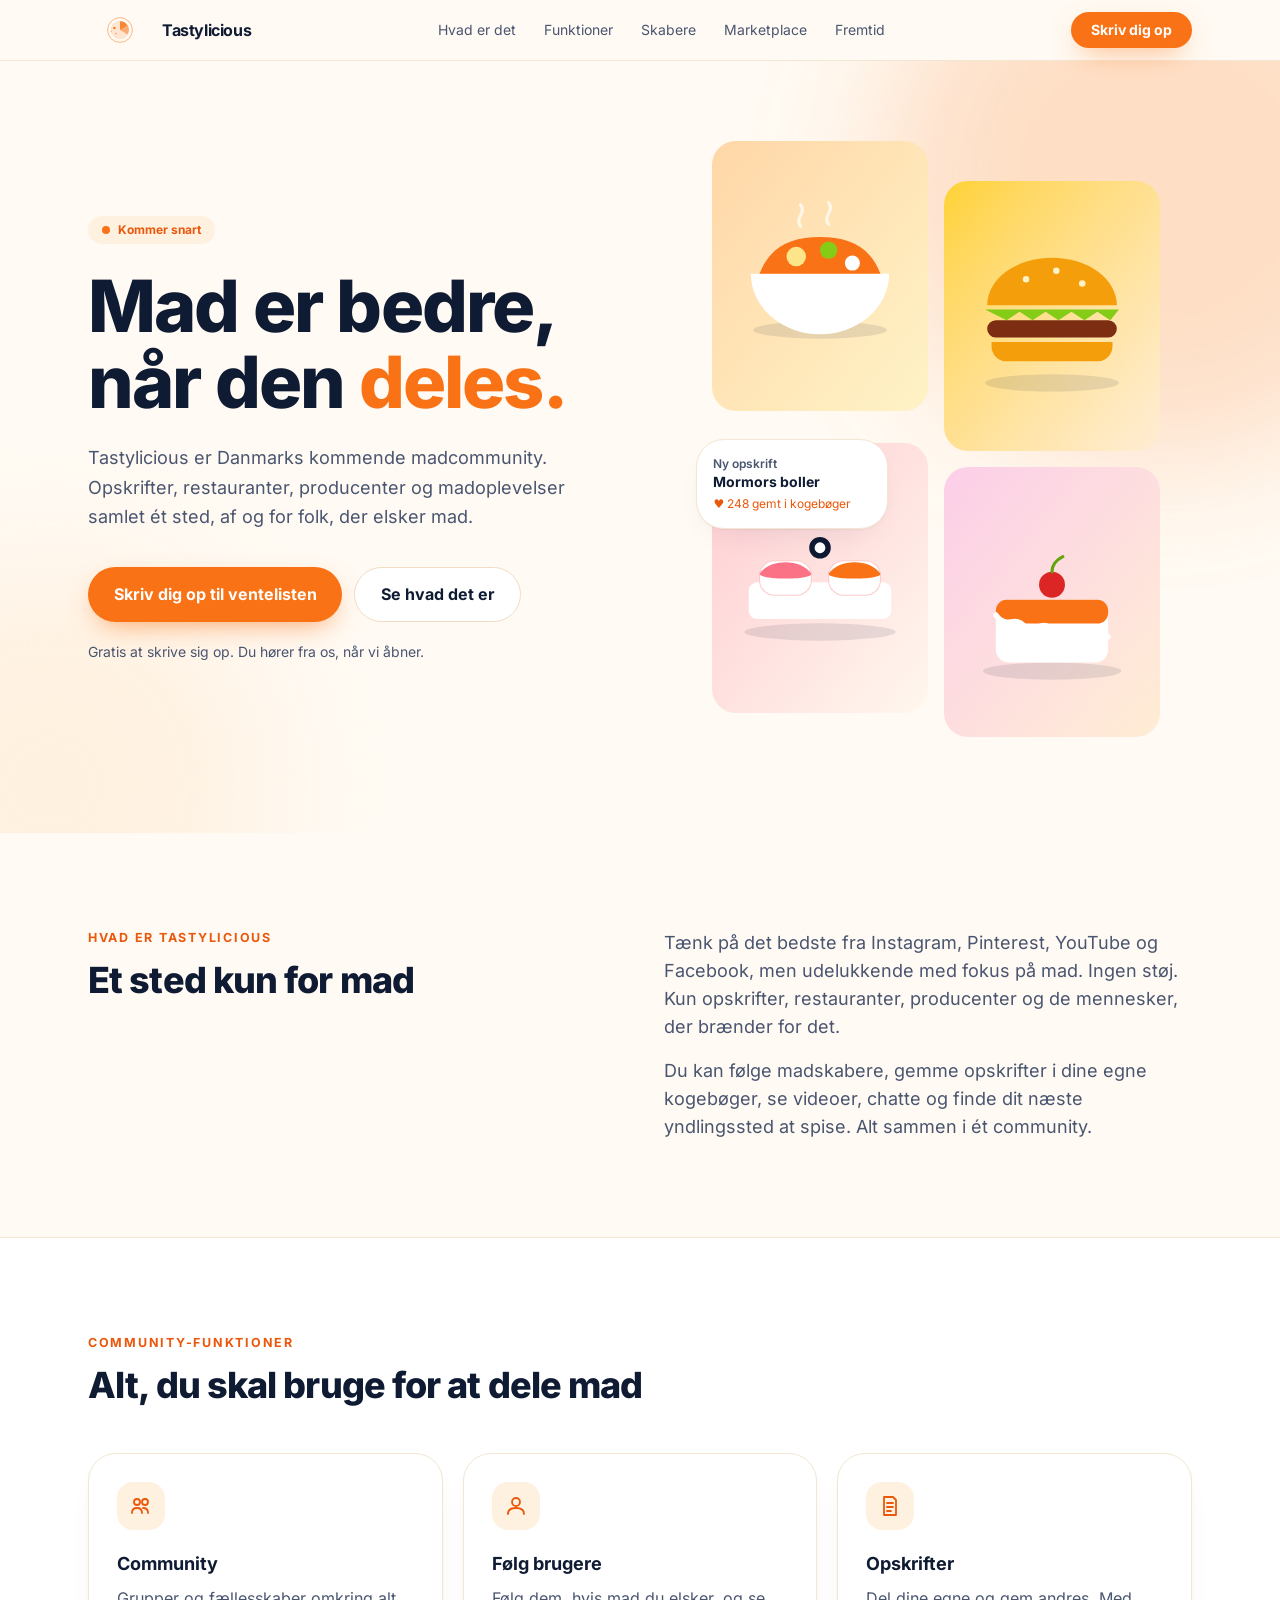
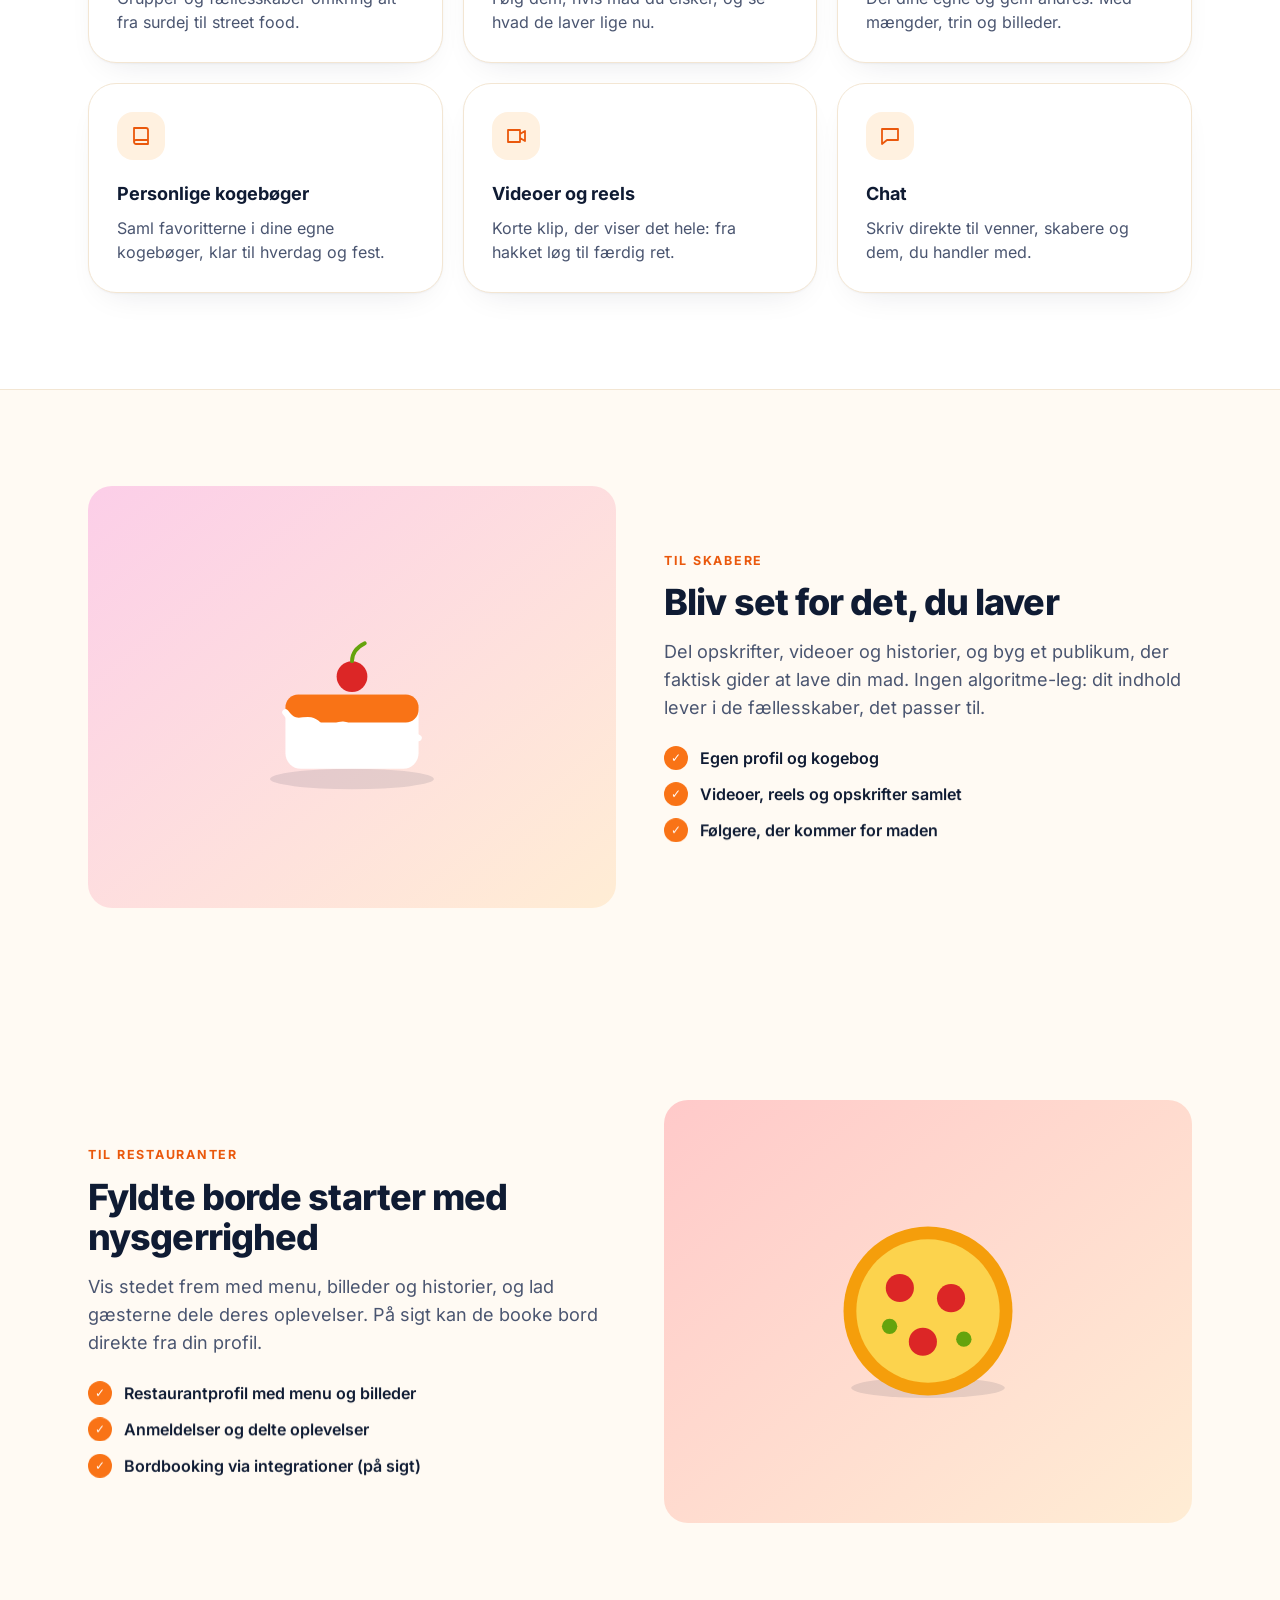
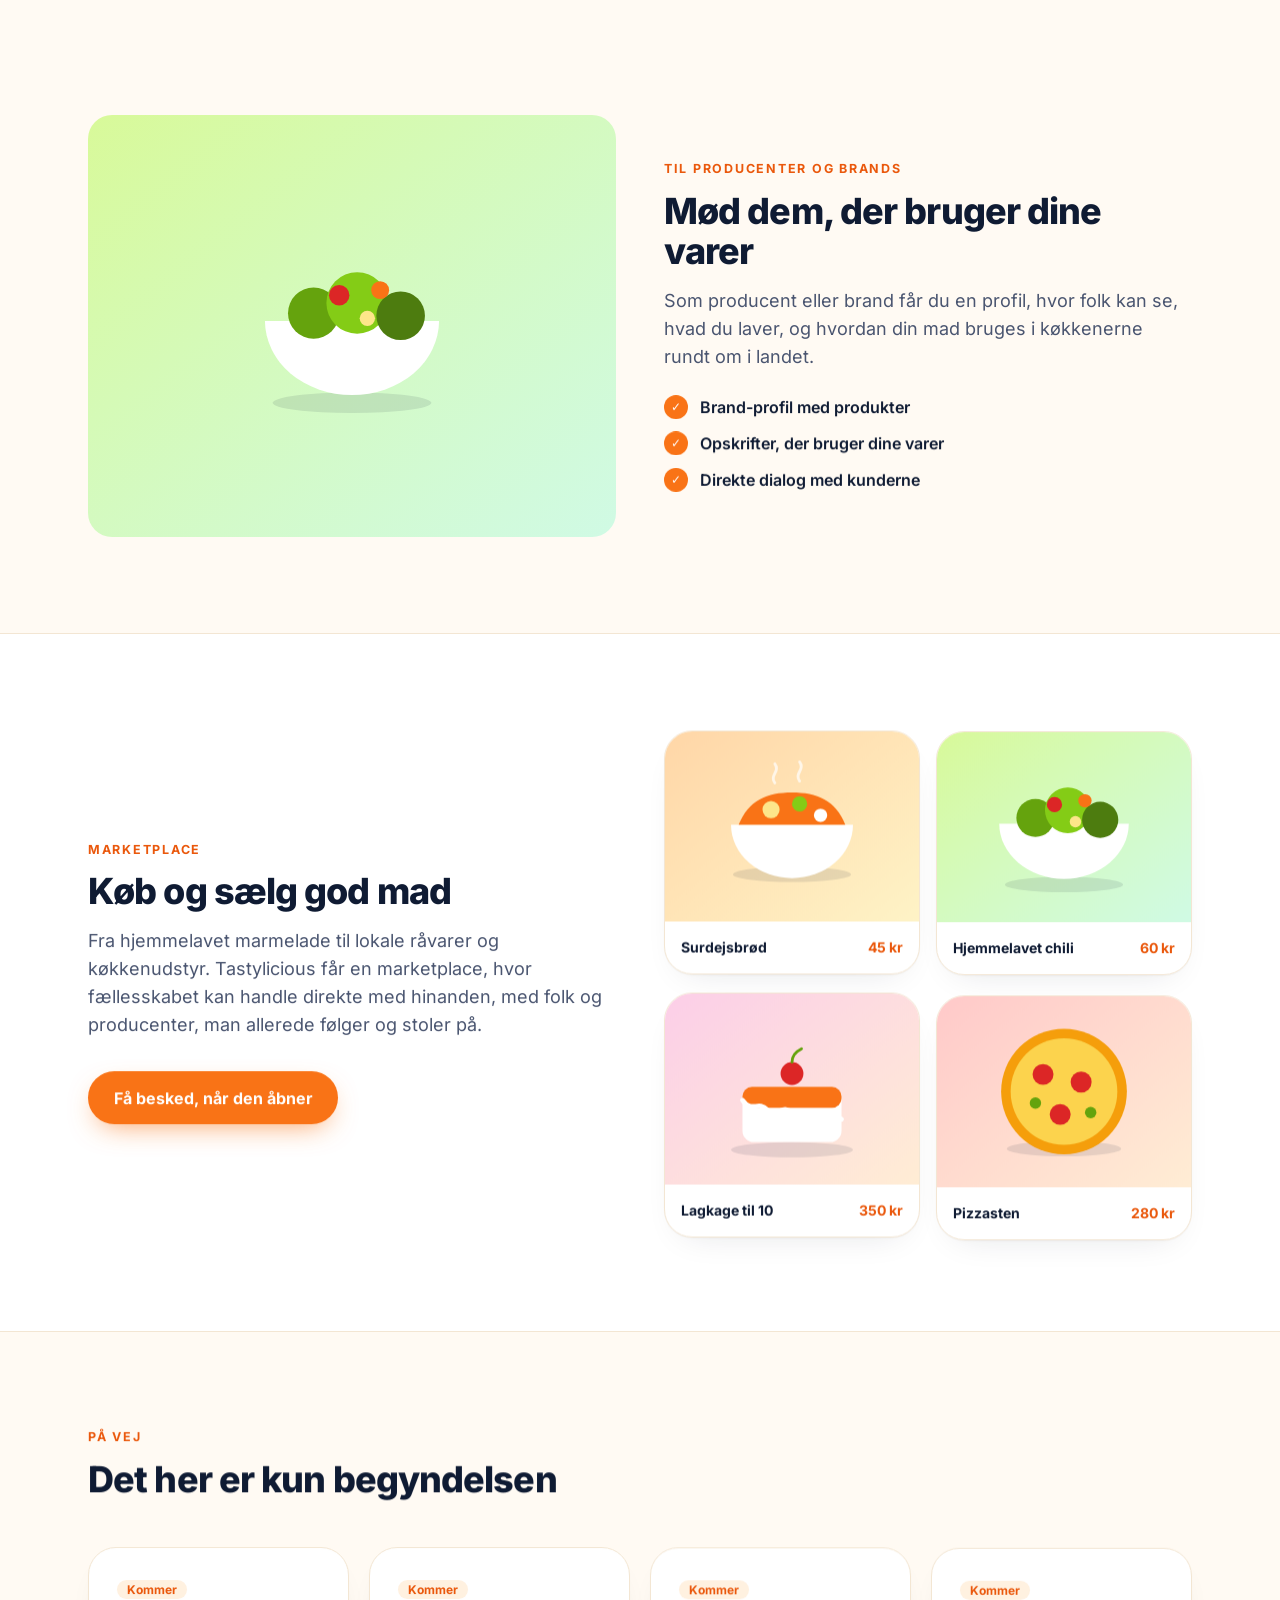
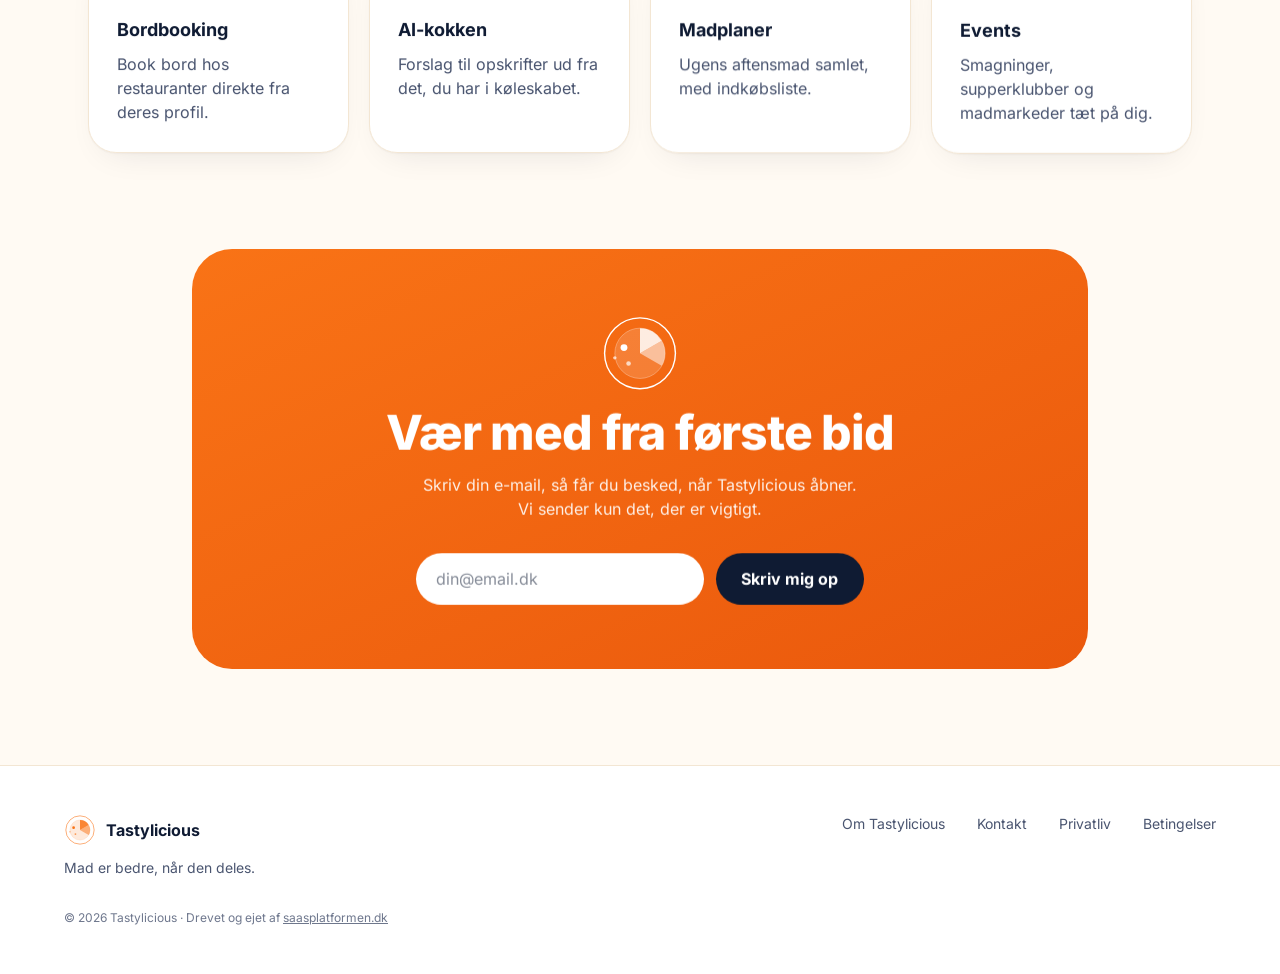
==== commit 82517a32: "Deploy 2026-11-15T22:10Z Co-authored-by: Copilot <223556219+Copilot@users.noreply.github.com>" ====
--- a/index.html
+++ b/index.html
@@ -1 +1 @@
-<!DOCTYPE html><html lang="da"><head><meta charset="utf-8"><meta name="viewport" content="width=device-width, initial-scale=1"><title>Tastylicious – Mad er bedre, når den deles</title><meta name="description" content="Tastylicious er Danmarks kommende sociale madcommunity for opskrifter, restauranter, producenter og madoplevelser. Skriv dig op til ventelisten."><meta name="theme-color" content="#FFFAF3"><link rel="canonical" href="https://www.tastylicious.dk/"><link rel="icon" type="image/svg+xml" href="/favicon.svg"><meta property="og:type" content="website"><meta property="og:locale" content="da_DK"><meta property="og:site_name" content="Tastylicious"><meta property="og:title" content="Tastylicious – Mad er bedre, når den deles"><meta property="og:description" content="Tastylicious er Danmarks kommende sociale madcommunity for opskrifter, restauranter, producenter og madoplevelser. Skriv dig op til ventelisten."><meta property="og:url" content="https://www.tastylicious.dk/"><meta name="twitter:card" content="summary"><script type="application/ld+json">{"@context":"https://schema.org","@type":"Organization","name":"Tastylicious","url":"https://www.tastylicious.dk","parentOrganization":{"@type":"Organization","name":"SaaSPlatformen","url":"https://www.saasplatformen.dk"}}</script><script>document.documentElement.classList.add('js')</script><link rel="stylesheet" href="/_astro/Base.s46yJqv7.css"></head><body><a href="#main" class="sr-only focus:not-sr-only focus:fixed focus:left-4 focus:top-4 focus:z-50 focus:rounded-lg focus:bg-white focus:px-4 focus:py-2">Spring til indhold</a><header class="sticky top-0 z-40 border-b border-[#f3e6d3] bg-paper/85 backdrop-blur"><div class="mx-auto flex max-w-6xl items-center justify-between px-6 py-3"><a href="/" class="brand-link flex items-center gap-2.5 font-bold tracking-tight"><svg class="navlogo h-8 w-16" viewBox="0 0 320 160" fill="none" aria-hidden="true" focusable="false" style="color:#F97316"><g class="plate"><circle cx="160" cy="80" r="62" stroke="currentColor" stroke-width="2.5"></circle><circle cx="160" cy="80" r="44" fill="currentColor" fill-opacity="0.15" stroke="currentColor" stroke-opacity="0.5"></circle><path d="M160 80V36a44 44 0 0 1 38 22z" fill="currentColor" fill-opacity="0.85"></path><path d="M160 80l38-22a44 44 0 0 1 0 44z" fill="currentColor" fill-opacity="0.5"></path><circle cx="132" cy="70" r="6" fill="currentColor"></circle><circle cx="140" cy="98" r="4" fill="currentColor" fill-opacity="0.7"></circle><circle cx="116" cy="88" r="3" fill="currentColor" fill-opacity="0.7"></circle></g></svg><span>Tastylicious</span></a><nav class="hidden items-center gap-7 text-sm text-body md:flex" aria-label="Hovedmenu"><a href="#hvad" class="hover:text-navy">Hvad er det</a><a href="#funktioner" class="hover:text-navy">Funktioner</a><a href="#creators" class="hover:text-navy">Skabere</a><a href="#marketplace" class="hover:text-navy">Marketplace</a><a href="#fremtid" class="hover:text-navy">Fremtid</a></nav><a href="#venteliste" class="btn btn-primary !px-5 !py-2 text-sm">Skriv dig op</a></div></header><main id="main"><!-- 1. HERO --><section class="relative overflow-hidden"><div class="pointer-events-none absolute -right-40 -top-40 h-[560px] w-[560px] rounded-full bg-orange/20 blur-3xl"></div><div class="pointer-events-none absolute -bottom-40 -left-40 h-[420px] w-[420px] rounded-full bg-cream blur-3xl"></div><div class="relative mx-auto grid max-w-6xl items-center gap-14 px-6 pb-24 pt-14 md:pt-20 lg:grid-cols-[1.05fr_1fr]"><div data-stagger><span class="reveal inline-flex items-center gap-2 rounded-full bg-cream px-3.5 py-1.5 text-xs font-bold text-orange-dark"><span class="h-2 w-2 rounded-full bg-orange"></span>Kommer snart</span><h1 class="reveal mt-6 text-5xl font-extrabold leading-[1.05] tracking-tight sm:text-6xl lg:text-7xl">Mad er bedre, når den <span class="text-orange">deles.</span></h1><p class="reveal mt-6 max-w-xl text-lg leading-relaxed text-body">Tastylicious er Danmarks kommende madcommunity. Opskrifter, restauranter, producenter og madoplevelser samlet ét sted, af og for folk, der elsker mad.</p><div class="reveal mt-9 flex flex-wrap gap-3"><a href="#venteliste" class="btn btn-primary">Skriv dig op til ventelisten</a><a href="#hvad" class="btn btn-ghost">Se hvad det er</a></div><p class="reveal mt-5 text-sm text-body">Gratis at skrive sig op. Du hører fra os, når vi åbner.</p></div><div class="relative mx-auto w-full max-w-md" aria-hidden="true"><div class="grid grid-cols-2 gap-4"><div style="--r:-2deg" class="food bg-gradient-to-br from-orange-200 to-amber-100 floaty aspect-[4/5]" aria-hidden="true"><svg viewBox="0 0 200 200" class="h-full w-full max-h-64" fill="none"><g><ellipse cx="100" cy="150" rx="62" ry="8" fill="#0f1b33" fill-opacity=".1"></ellipse><path d="M36 98h128a64 56 0 0 1-128 0z" fill="#fff"></path><path d="M44 98c10-26 30-34 56-34s46 8 56 34z" fill="#f97316"></path><circle cx="78" cy="82" r="9" fill="#fde68a"></circle><circle cx="108" cy="76" r="8" fill="#84cc16"></circle><circle cx="130" cy="88" r="7" fill="#fff"></circle><path d="M82 54c-6-8 6-12 0-20M108 52c-6-8 6-12 0-20" stroke="#fff" stroke-width="3" stroke-linecap="round" opacity=".7"></path></g></svg></div><div style="--r:2deg;animation-delay:-3s" class="food bg-gradient-to-br from-amber-300 to-orange-100 floaty mt-10 aspect-[4/5]" aria-hidden="true"><svg viewBox="0 0 200 200" class="h-full w-full max-h-64" fill="none"><g><ellipse cx="100" cy="162" rx="62" ry="8" fill="#0f1b33" fill-opacity=".1"></ellipse><path d="M40 90a60 44 0 0 1 120 0z" fill="#f59e0b"></path><circle cx="76" cy="66" r="3" fill="#fef3c7"></circle><circle cx="104" cy="58" r="3" fill="#fef3c7"></circle><circle cx="128" cy="70" r="3" fill="#fef3c7"></circle><path d="M38 94h124l-8 10-12-8-12 8-12-8-12 8-12-8-12 8-12-8-12 8z" fill="#84cc16"></path><rect x="40" y="104" width="120" height="16" rx="8" fill="#7c2d12"></rect><path d="M44 124h112a8 8 0 0 1 0 0v4a14 14 0 0 1-14 14H58a14 14 0 0 1-14-14z" fill="#f59e0b"></path></g></svg></div><div style="--r:2deg;animation-delay:-1.5s" class="food bg-gradient-to-br from-rose-200 to-orange-50 floaty -mt-6 aspect-[4/5]" aria-hidden="true"><svg viewBox="0 0 200 200" class="h-full w-full max-h-64" fill="none"><g><ellipse cx="100" cy="150" rx="70" ry="8" fill="#0f1b33" fill-opacity=".1"></ellipse><rect x="34" y="104" width="132" height="34" rx="8" fill="#fff"></rect><rect x="44" y="84" width="48" height="32" rx="14" fill="#fff" stroke="#fecaca"></rect><path d="M44 96c10-14 38-14 48 0 0 6-48 6-48 0z" fill="#fb7185"></path><rect x="108" y="84" width="48" height="32" rx="14" fill="#fff" stroke="#fecaca"></rect><path d="M108 96c10-14 38-14 48 0 0 6-48 6-48 0z" fill="#f97316"></path><circle cx="100" cy="72" r="10" fill="#0f1b33"></circle><circle cx="100" cy="72" r="5" fill="#fff"></circle></g></svg></div><div style="--r:-2deg;animation-delay:-4.5s" class="food bg-gradient-to-br from-pink-200 to-orange-100 floaty aspect-[4/5]" aria-hidden="true"><svg viewBox="0 0 200 200" class="h-full w-full max-h-64" fill="none"><g><ellipse cx="100" cy="164" rx="64" ry="8" fill="#0f1b33" fill-opacity=".1"></ellipse><rect x="48" y="98" width="104" height="58" rx="12" fill="#fff"></rect><rect x="48" y="98" width="104" height="22" rx="10" fill="#f97316"></rect><path d="M48 112c10 14 16 0 26 10s16-8 26 4 18-10 26 4 16-6 26 2" stroke="#fff" stroke-width="5" stroke-linecap="round"></path><circle cx="100" cy="84" r="12" fill="#dc2626"></circle><path d="M100 72c0-8 6-12 10-14" stroke="#65a30d" stroke-width="3" stroke-linecap="round"></path></g></svg></div></div><div class="card floaty absolute -left-4 top-1/2 w-48 p-4 text-sm" style="--r:-3deg;animation-delay:-2s"><p class="text-xs font-semibold text-body">Ny opskrift</p><p class="font-bold">Mormors boller</p><p class="mt-1 text-xs text-orange-dark">♥ 248 gemt i kogebøger</p></div></div></div></section><!-- 2. HVAD ER --><section id="hvad" class="mx-auto max-w-6xl px-6 py-24"><div data-stagger class="grid items-start gap-12 lg:grid-cols-2"><div><p class="eyebrow reveal">Hvad er Tastylicious</p><h2 class="reveal mt-3 text-4xl font-extrabold tracking-tight">Et sted kun for mad</h2></div><div class="space-y-4 text-lg text-body"><p class="reveal">Tænk på det bedste fra Instagram, Pinterest, YouTube og Facebook, men udelukkende med fokus på mad. Ingen støj. Kun opskrifter, restauranter, producenter og de mennesker, der brænder for det.</p><p class="reveal">Du kan følge madskabere, gemme opskrifter i dine egne kogebøger, se videoer, chatte og finde dit næste yndlingssted at spise. Alt sammen i ét community.</p></div></div></section><!-- 3. FUNKTIONER --><section id="funktioner" class="border-y border-[#f3e6d3] bg-white py-24"><div class="mx-auto max-w-6xl px-6"><p class="eyebrow reveal">Community-funktioner</p><h2 class="reveal mt-3 max-w-2xl text-4xl font-extrabold tracking-tight">Alt, du skal bruge for at dele mad</h2><div data-stagger class="mt-12 grid gap-5 sm:grid-cols-2 lg:grid-cols-3"><article class="card reveal p-7"><span class="grid h-12 w-12 place-items-center rounded-2xl bg-cream text-orange-dark"><svg viewBox="0 0 24 24" class="h-6 w-6" fill="none" stroke="currentColor" stroke-width="1.8" stroke-linecap="round" stroke-linejoin="round" aria-hidden="true"><path d="M8 11a3 3 0 1 0 0-6 3 3 0 0 0 0 6zm8 0a3 3 0 1 0 0-6 3 3 0 0 0 0 6zM3 19c0-3 2-5 5-5s5 2 5 5m1-5c3 0 5 2 5 5"></path></svg></span><h3 class="mt-5 text-lg font-bold">Community</h3><p class="mt-2 text-body">Grupper og fællesskaber omkring alt fra surdej til street food.</p></article><article class="card reveal p-7"><span class="grid h-12 w-12 place-items-center rounded-2xl bg-cream text-orange-dark"><svg viewBox="0 0 24 24" class="h-6 w-6" fill="none" stroke="currentColor" stroke-width="1.8" stroke-linecap="round" stroke-linejoin="round" aria-hidden="true"><path d="M12 12a4 4 0 1 0 0-8 4 4 0 0 0 0 8zM4 20c0-4 3.5-6 8-6s8 2 8 6"></path></svg></span><h3 class="mt-5 text-lg font-bold">Følg brugere</h3><p class="mt-2 text-body">Følg dem, hvis mad du elsker, og se hvad de laver lige nu.</p></article><article class="card reveal p-7"><span class="grid h-12 w-12 place-items-center rounded-2xl bg-cream text-orange-dark"><svg viewBox="0 0 24 24" class="h-6 w-6" fill="none" stroke="currentColor" stroke-width="1.8" stroke-linecap="round" stroke-linejoin="round" aria-hidden="true"><path d="M6 3h9l3 3v15H6zM9 9h6M9 13h6M9 17h4"></path></svg></span><h3 class="mt-5 text-lg font-bold">Opskrifter</h3><p class="mt-2 text-body">Del dine egne og gem andres. Med mængder, trin og billeder.</p></article><article class="card reveal p-7"><span class="grid h-12 w-12 place-items-center rounded-2xl bg-cream text-orange-dark"><svg viewBox="0 0 24 24" class="h-6 w-6" fill="none" stroke="currentColor" stroke-width="1.8" stroke-linecap="round" stroke-linejoin="round" aria-hidden="true"><path d="M5 4h12a2 2 0 0 1 2 2v14H7a2 2 0 0 1-2-2zM5 18a2 2 0 0 1 2-2h12"></path></svg></span><h3 class="mt-5 text-lg font-bold">Personlige kogebøger</h3><p class="mt-2 text-body">Saml favoritterne i dine egne kogebøger, klar til hverdag og fest.</p></article><article class="card reveal p-7"><span class="grid h-12 w-12 place-items-center rounded-2xl bg-cream text-orange-dark"><svg viewBox="0 0 24 24" class="h-6 w-6" fill="none" stroke="currentColor" stroke-width="1.8" stroke-linecap="round" stroke-linejoin="round" aria-hidden="true"><path d="M4 6h12v12H4zM16 10l5-3v10l-5-3"></path></svg></span><h3 class="mt-5 text-lg font-bold">Videoer og reels</h3><p class="mt-2 text-body">Korte klip, der viser det hele: fra hakket løg til færdig ret.</p></article><article class="card reveal p-7"><span class="grid h-12 w-12 place-items-center rounded-2xl bg-cream text-orange-dark"><svg viewBox="0 0 24 24" class="h-6 w-6" fill="none" stroke="currentColor" stroke-width="1.8" stroke-linecap="round" stroke-linejoin="round" aria-hidden="true"><path d="M4 5h16v11H9l-5 4z"></path></svg></span><h3 class="mt-5 text-lg font-bold">Chat</h3><p class="mt-2 text-body">Skriv direkte til venner, skabere og dem, du handler med.</p></article></div></div></section><!-- 4-6. CREATORS / RESTAURANTER / PRODUCENTER --><section id="creators" class="mx-auto max-w-6xl px-6 py-24"><div data-stagger class="grid items-center gap-12 lg:grid-cols-2 "><div class="food bg-gradient-to-br from-pink-200 to-orange-100 reveal aspect-[5/4] w-full" aria-hidden="true"><svg viewBox="0 0 200 200" class="h-full w-full max-h-64" fill="none"><g><ellipse cx="100" cy="164" rx="64" ry="8" fill="#0f1b33" fill-opacity=".1"></ellipse><rect x="48" y="98" width="104" height="58" rx="12" fill="#fff"></rect><rect x="48" y="98" width="104" height="22" rx="10" fill="#f97316"></rect><path d="M48 112c10 14 16 0 26 10s16-8 26 4 18-10 26 4 16-6 26 2" stroke="#fff" stroke-width="5" stroke-linecap="round"></path><circle cx="100" cy="84" r="12" fill="#dc2626"></circle><path d="M100 72c0-8 6-12 10-14" stroke="#65a30d" stroke-width="3" stroke-linecap="round"></path></g></svg></div><div><p class="eyebrow reveal">Til skabere</p><h2 class="reveal mt-3 text-4xl font-extrabold tracking-tight">Bliv set for det, du laver</h2><p class="reveal mt-4 text-lg text-body">Del opskrifter, videoer og historier, og byg et publikum, der faktisk gider at lave din mad. Ingen algoritme-leg: dit indhold lever i de fællesskaber, det passer til.</p><ul class="mt-6 space-y-3"><li class="reveal flex items-center gap-3 font-semibold"><span class="grid h-6 w-6 place-items-center rounded-full bg-orange text-xs text-white">✓</span>Egen profil og kogebog</li><li class="reveal flex items-center gap-3 font-semibold"><span class="grid h-6 w-6 place-items-center rounded-full bg-orange text-xs text-white">✓</span>Videoer, reels og opskrifter samlet</li><li class="reveal flex items-center gap-3 font-semibold"><span class="grid h-6 w-6 place-items-center rounded-full bg-orange text-xs text-white">✓</span>Følgere, der kommer for maden</li></ul></div></div></section><section id="restauranter" class="mx-auto max-w-6xl px-6 py-24"><div data-stagger class="grid items-center gap-12 lg:grid-cols-2 lg:[&amp;>*:first-child]:order-2"><div class="food bg-gradient-to-br from-red-200 to-orange-100 reveal aspect-[5/4] w-full" aria-hidden="true"><svg viewBox="0 0 200 200" class="h-full w-full max-h-64" fill="none"><g><ellipse cx="100" cy="160" rx="60" ry="8" fill="#0f1b33" fill-opacity=".1"></ellipse><circle cx="100" cy="100" r="66" fill="#f59e0b"></circle><circle cx="100" cy="100" r="56" fill="#fcd34d"></circle><circle cx="78" cy="82" r="11" fill="#dc2626"></circle><circle cx="118" cy="90" r="11" fill="#dc2626"></circle><circle cx="96" cy="124" r="11" fill="#dc2626"></circle><circle cx="128" cy="122" r="6" fill="#65a30d"></circle><circle cx="70" cy="112" r="6" fill="#65a30d"></circle></g></svg></div><div><p class="eyebrow reveal">Til restauranter</p><h2 class="reveal mt-3 text-4xl font-extrabold tracking-tight">Fyldte borde starter med nysgerrighed</h2><p class="reveal mt-4 text-lg text-body">Vis stedet frem med menu, billeder og historier, og lad gæsterne dele deres oplevelser. På sigt kan de booke bord direkte fra din profil.</p><ul class="mt-6 space-y-3"><li class="reveal flex items-center gap-3 font-semibold"><span class="grid h-6 w-6 place-items-center rounded-full bg-orange text-xs text-white">✓</span>Restaurantprofil med menu og billeder</li><li class="reveal flex items-center gap-3 font-semibold"><span class="grid h-6 w-6 place-items-center rounded-full bg-orange text-xs text-white">✓</span>Anmeldelser og delte oplevelser</li><li class="reveal flex items-center gap-3 font-semibold"><span class="grid h-6 w-6 place-items-center rounded-full bg-orange text-xs text-white">✓</span>Bordbooking via integrationer (på sigt)</li></ul></div></div></section><section id="producenter" class="mx-auto max-w-6xl px-6 py-24"><div data-stagger class="grid items-center gap-12 lg:grid-cols-2 "><div class="food bg-gradient-to-br from-lime-200 to-emerald-100 reveal aspect-[5/4] w-full" aria-hidden="true"><svg viewBox="0 0 200 200" class="h-full w-full max-h-64" fill="none"><g><ellipse cx="100" cy="160" rx="62" ry="8" fill="#0f1b33" fill-opacity=".1"></ellipse><path d="M32 96h136a68 58 0 0 1-136 0z" fill="#fff"></path><circle cx="70" cy="90" r="20" fill="#65a30d"></circle><circle cx="104" cy="82" r="24" fill="#84cc16"></circle><circle cx="138" cy="92" r="19" fill="#4d7c0f"></circle><circle cx="90" cy="76" r="8" fill="#dc2626"></circle><circle cx="122" cy="72" r="7" fill="#f97316"></circle><circle cx="112" cy="94" r="6" fill="#fde68a"></circle></g></svg></div><div><p class="eyebrow reveal">Til producenter og brands</p><h2 class="reveal mt-3 text-4xl font-extrabold tracking-tight">Mød dem, der bruger dine varer</h2><p class="reveal mt-4 text-lg text-body">Som producent eller brand får du en profil, hvor folk kan se, hvad du laver, og hvordan din mad bruges i køkkenerne rundt om i landet.</p><ul class="mt-6 space-y-3"><li class="reveal flex items-center gap-3 font-semibold"><span class="grid h-6 w-6 place-items-center rounded-full bg-orange text-xs text-white">✓</span>Brand-profil med produkter</li><li class="reveal flex items-center gap-3 font-semibold"><span class="grid h-6 w-6 place-items-center rounded-full bg-orange text-xs text-white">✓</span>Opskrifter, der bruger dine varer</li><li class="reveal flex items-center gap-3 font-semibold"><span class="grid h-6 w-6 place-items-center rounded-full bg-orange text-xs text-white">✓</span>Direkte dialog med kunderne</li></ul></div></div></section><!-- 7. MARKETPLACE --><section id="marketplace" class="border-y border-[#f3e6d3] bg-white py-24"><div data-stagger class="mx-auto grid max-w-6xl items-center gap-12 px-6 lg:grid-cols-2"><div><p class="eyebrow reveal">Marketplace</p><h2 class="reveal mt-3 text-4xl font-extrabold tracking-tight">Køb og sælg god mad</h2><p class="reveal mt-4 text-lg text-body">Fra hjemmelavet marmelade til lokale råvarer og køkkenudstyr. Tastylicious får en marketplace, hvor fællesskabet kan handle direkte med hinanden, med folk og producenter, man allerede følger og stoler på.</p><a href="#venteliste" class="btn btn-primary reveal mt-8">Få besked, når den åbner</a></div><div class="grid grid-cols-2 gap-4" aria-hidden="true"><div class="card reveal overflow-hidden"><div class="food bg-gradient-to-br from-orange-200 to-amber-100 aspect-[4/3] !rounded-none" aria-hidden="true"><svg viewBox="0 0 200 200" class="h-full w-full max-h-64" fill="none"><g><ellipse cx="100" cy="150" rx="62" ry="8" fill="#0f1b33" fill-opacity=".1"></ellipse><path d="M36 98h128a64 56 0 0 1-128 0z" fill="#fff"></path><path d="M44 98c10-26 30-34 56-34s46 8 56 34z" fill="#f97316"></path><circle cx="78" cy="82" r="9" fill="#fde68a"></circle><circle cx="108" cy="76" r="8" fill="#84cc16"></circle><circle cx="130" cy="88" r="7" fill="#fff"></circle><path d="M82 54c-6-8 6-12 0-20M108 52c-6-8 6-12 0-20" stroke="#fff" stroke-width="3" stroke-linecap="round" opacity=".7"></path></g></svg></div><div class="flex items-center justify-between p-4 text-sm"><b>Surdejsbrød</b><span class="font-bold text-orange-dark">45 kr</span></div></div><div class="card reveal overflow-hidden"><div class="food bg-gradient-to-br from-lime-200 to-emerald-100 aspect-[4/3] !rounded-none" aria-hidden="true"><svg viewBox="0 0 200 200" class="h-full w-full max-h-64" fill="none"><g><ellipse cx="100" cy="160" rx="62" ry="8" fill="#0f1b33" fill-opacity=".1"></ellipse><path d="M32 96h136a68 58 0 0 1-136 0z" fill="#fff"></path><circle cx="70" cy="90" r="20" fill="#65a30d"></circle><circle cx="104" cy="82" r="24" fill="#84cc16"></circle><circle cx="138" cy="92" r="19" fill="#4d7c0f"></circle><circle cx="90" cy="76" r="8" fill="#dc2626"></circle><circle cx="122" cy="72" r="7" fill="#f97316"></circle><circle cx="112" cy="94" r="6" fill="#fde68a"></circle></g></svg></div><div class="flex items-center justify-between p-4 text-sm"><b>Hjemmelavet chili</b><span class="font-bold text-orange-dark">60 kr</span></div></div><div class="card reveal overflow-hidden"><div class="food bg-gradient-to-br from-pink-200 to-orange-100 aspect-[4/3] !rounded-none" aria-hidden="true"><svg viewBox="0 0 200 200" class="h-full w-full max-h-64" fill="none"><g><ellipse cx="100" cy="164" rx="64" ry="8" fill="#0f1b33" fill-opacity=".1"></ellipse><rect x="48" y="98" width="104" height="58" rx="12" fill="#fff"></rect><rect x="48" y="98" width="104" height="22" rx="10" fill="#f97316"></rect><path d="M48 112c10 14 16 0 26 10s16-8 26 4 18-10 26 4 16-6 26 2" stroke="#fff" stroke-width="5" stroke-linecap="round"></path><circle cx="100" cy="84" r="12" fill="#dc2626"></circle><path d="M100 72c0-8 6-12 10-14" stroke="#65a30d" stroke-width="3" stroke-linecap="round"></path></g></svg></div><div class="flex items-center justify-between p-4 text-sm"><b>Lagkage til 10</b><span class="font-bold text-orange-dark">350 kr</span></div></div><div class="card reveal overflow-hidden"><div class="food bg-gradient-to-br from-red-200 to-orange-100 aspect-[4/3] !rounded-none" aria-hidden="true"><svg viewBox="0 0 200 200" class="h-full w-full max-h-64" fill="none"><g><ellipse cx="100" cy="160" rx="60" ry="8" fill="#0f1b33" fill-opacity=".1"></ellipse><circle cx="100" cy="100" r="66" fill="#f59e0b"></circle><circle cx="100" cy="100" r="56" fill="#fcd34d"></circle><circle cx="78" cy="82" r="11" fill="#dc2626"></circle><circle cx="118" cy="90" r="11" fill="#dc2626"></circle><circle cx="96" cy="124" r="11" fill="#dc2626"></circle><circle cx="128" cy="122" r="6" fill="#65a30d"></circle><circle cx="70" cy="112" r="6" fill="#65a30d"></circle></g></svg></div><div class="flex items-center justify-between p-4 text-sm"><b>Pizzasten</b><span class="font-bold text-orange-dark">280 kr</span></div></div></div></div></section><!-- 8. FREMTID --><section id="fremtid" class="mx-auto max-w-6xl px-6 py-24"><p class="eyebrow reveal">På vej</p><h2 class="reveal mt-3 max-w-2xl text-4xl font-extrabold tracking-tight">Det her er kun begyndelsen</h2><div data-stagger class="mt-12 grid gap-5 sm:grid-cols-2 lg:grid-cols-4"><article class="card reveal p-7"><span class="rounded-full bg-cream px-2.5 py-0.5 text-xs font-bold text-orange-dark">Kommer</span><h3 class="mt-4 text-lg font-bold">Bordbooking</h3><p class="mt-2 text-body">Book bord hos restauranter direkte fra deres profil.</p></article><article class="card reveal p-7"><span class="rounded-full bg-cream px-2.5 py-0.5 text-xs font-bold text-orange-dark">Kommer</span><h3 class="mt-4 text-lg font-bold">AI-kokken</h3><p class="mt-2 text-body">Forslag til opskrifter ud fra det, du har i køleskabet.</p></article><article class="card reveal p-7"><span class="rounded-full bg-cream px-2.5 py-0.5 text-xs font-bold text-orange-dark">Kommer</span><h3 class="mt-4 text-lg font-bold">Madplaner</h3><p class="mt-2 text-body">Ugens aftensmad samlet, med indkøbsliste.</p></article><article class="card reveal p-7"><span class="rounded-full bg-cream px-2.5 py-0.5 text-xs font-bold text-orange-dark">Kommer</span><h3 class="mt-4 text-lg font-bold">Events</h3><p class="mt-2 text-body">Smagninger, supperklubber og madmarkeder tæt på dig.</p></article></div></section><!-- 9. VENTELISTE --><section id="venteliste" class="px-6 pb-24"><div class="relative mx-auto max-w-4xl overflow-hidden rounded-[2.5rem] bg-gradient-to-br from-orange to-orange-dark p-10 text-center text-white sm:p-16"><svg viewBox="90 10 140 140" fill="none" class="reveal mx-auto h-20 w-20 brightness-0 invert" aria-hidden="true" focusable="false" style="color:#F97316"><g class="plate"><circle cx="160" cy="80" r="62" stroke="currentColor" stroke-width="2.5"></circle><circle cx="160" cy="80" r="44" fill="currentColor" fill-opacity="0.15" stroke="currentColor" stroke-opacity="0.5"></circle><path d="M160 80V36a44 44 0 0 1 38 22z" fill="currentColor" fill-opacity="0.85"></path><path d="M160 80l38-22a44 44 0 0 1 0 44z" fill="currentColor" fill-opacity="0.5"></path><circle cx="132" cy="70" r="6" fill="currentColor"></circle><circle cx="140" cy="98" r="4" fill="currentColor" fill-opacity="0.7"></circle><circle cx="116" cy="88" r="3" fill="currentColor" fill-opacity="0.7"></circle></g></svg><h2 class="reveal mt-4 text-4xl font-extrabold tracking-tight sm:text-5xl">Vær med fra første bid</h2><p class="reveal mx-auto mt-4 max-w-md text-white/90">Skriv din e-mail, så får du besked, når Tastylicious åbner. Vi sender kun det, der er vigtigt.</p><form data-notify class="reveal mx-auto mt-8 flex max-w-md flex-col gap-3 sm:flex-row"><label class="sr-only" for="email">E-mail</label><input id="email" type="email" required placeholder="din@email.dk" autocomplete="email" class="min-w-0 flex-1 rounded-full bg-white px-5 py-3.5 text-navy outline-none transition focus:ring-4 focus:ring-white/40"><button type="submit" class="btn !bg-navy text-white hover:!bg-black">Skriv mig op</button></form><p id="notify-ok" hidden class="mt-6 font-semibold">Tak! Vi skriver til dig, når vi er klar.</p></div></section></main><footer class="border-t border-[#f3e6d3] bg-white px-6 py-12"><div class="mx-auto flex max-w-6xl flex-col justify-between gap-8 md:flex-row"><div><div class="flex items-center gap-2.5 font-bold"><svg viewBox="90 10 140 140" fill="none" class="h-8 w-8" aria-hidden="true" focusable="false" style="color:#F97316"><g class="plate"><circle cx="160" cy="80" r="62" stroke="currentColor" stroke-width="2.5"></circle><circle cx="160" cy="80" r="44" fill="currentColor" fill-opacity="0.15" stroke="currentColor" stroke-opacity="0.5"></circle><path d="M160 80V36a44 44 0 0 1 38 22z" fill="currentColor" fill-opacity="0.85"></path><path d="M160 80l38-22a44 44 0 0 1 0 44z" fill="currentColor" fill-opacity="0.5"></path><circle cx="132" cy="70" r="6" fill="currentColor"></circle><circle cx="140" cy="98" r="4" fill="currentColor" fill-opacity="0.7"></circle><circle cx="116" cy="88" r="3" fill="currentColor" fill-opacity="0.7"></circle></g></svg>Tastylicious</div><p class="mt-3 text-sm text-body">Mad er bedre, når den deles.</p></div><nav class="flex flex-wrap gap-x-8 gap-y-3 text-sm text-body" aria-label="Footer"><a href="#hvad" class="hover:text-navy">Om Tastylicious</a><a href="mailto:kontakt@saasplatformen.dk" class="hover:text-navy">Kontakt</a><a href="/privatliv/" class="hover:text-navy">Privatliv</a><a href="/betingelser/" class="hover:text-navy">Betingelser</a></nav></div><p class="mx-auto mt-8 max-w-6xl text-xs text-body/80">© 2026 Tastylicious · Drevet og ejet af <a href="https://saasplatformen.dk" target="_blank" rel="noopener noreferrer" class="underline hover:text-navy">saasplatformen.dk</a></p></footer><script type="module" src="/_astro/Base.astro_astro_type_script_index_0_lang.BEHs7H2H.js"></script></body></html>+<!DOCTYPE html><html lang="da"><head><meta charset="utf-8"><meta name="viewport" content="width=device-width, initial-scale=1"><title>Tastylicious – Mad er bedre, når den deles</title><meta name="description" content="Tastylicious er Danmarks kommende sociale madcommunity for opskrifter, restauranter, producenter og madoplevelser. Skriv dig op til ventelisten."><meta name="theme-color" content="#FFFAF3"><link rel="canonical" href="https://www.tastylicious.dk/"><link rel="icon" type="image/svg+xml" href="/favicon.svg"><meta property="og:type" content="website"><meta property="og:locale" content="da_DK"><meta property="og:site_name" content="Tastylicious"><meta property="og:title" content="Tastylicious – Mad er bedre, når den deles"><meta property="og:description" content="Tastylicious er Danmarks kommende sociale madcommunity for opskrifter, restauranter, producenter og madoplevelser. Skriv dig op til ventelisten."><meta property="og:url" content="https://www.tastylicious.dk/"><meta name="twitter:card" content="summary"><script type="application/ld+json">{"@context":"https://schema.org","@type":"Organization","name":"Tastylicious","url":"https://www.tastylicious.dk","parentOrganization":{"@type":"Organization","name":"SaaSPlatformen","url":"https://www.saasplatformen.dk"}}</script><script>document.documentElement.classList.add('js')</script><link rel="stylesheet" href="/_astro/Base.BtBsHSyx.css"></head><body><a href="#main" class="sr-only focus:not-sr-only focus:fixed focus:left-4 focus:top-4 focus:z-50 focus:rounded-lg focus:bg-white focus:px-4 focus:py-2">Spring til indhold</a><header class="sticky top-0 z-40 border-b border-[#f3e6d3] bg-paper/85 backdrop-blur"><div class="mx-auto flex max-w-6xl items-center justify-between px-6 py-3"><a href="/" class="brand-link flex items-center gap-2.5 font-bold tracking-tight"><svg class="navlogo h-8 w-16" viewBox="0 0 320 160" fill="none" aria-hidden="true" focusable="false" style="color:#F97316"><g class="plate"><circle cx="160" cy="80" r="62" stroke="currentColor" stroke-width="2.5"></circle><circle cx="160" cy="80" r="44" fill="currentColor" fill-opacity="0.15" stroke="currentColor" stroke-opacity="0.5"></circle><path d="M160 80V36a44 44 0 0 1 38 22z" fill="currentColor" fill-opacity="0.85"></path><path d="M160 80l38-22a44 44 0 0 1 0 44z" fill="currentColor" fill-opacity="0.5"></path><circle cx="132" cy="70" r="6" fill="currentColor"></circle><circle cx="140" cy="98" r="4" fill="currentColor" fill-opacity="0.7"></circle><circle cx="116" cy="88" r="3" fill="currentColor" fill-opacity="0.7"></circle></g></svg><span>Tastylicious</span></a><nav class="hidden items-center gap-7 text-sm text-body md:flex" aria-label="Hovedmenu"><a href="#hvad" class="hover:text-navy">Hvad er det</a><a href="#funktioner" class="hover:text-navy">Funktioner</a><a href="#creators" class="hover:text-navy">Skabere</a><a href="#marketplace" class="hover:text-navy">Marketplace</a><a href="#fremtid" class="hover:text-navy">Fremtid</a></nav><a href="#venteliste" class="btn btn-primary !px-5 !py-2 text-sm">Skriv dig op</a></div></header><main id="main"><!-- 1. HERO --><section class="relative overflow-hidden"><div class="pointer-events-none absolute -right-40 -top-40 h-[560px] w-[560px] rounded-full bg-orange/20 blur-3xl"></div><div class="pointer-events-none absolute -bottom-40 -left-40 h-[420px] w-[420px] rounded-full bg-cream blur-3xl"></div><div class="relative mx-auto grid max-w-6xl items-center gap-14 px-6 pb-24 pt-14 md:pt-20 lg:grid-cols-[1.05fr_1fr]"><div data-stagger><span class="reveal inline-flex items-center gap-2 rounded-full bg-cream px-3.5 py-1.5 text-xs font-bold text-orange-dark"><span class="h-2 w-2 rounded-full bg-orange"></span>Kommer snart</span><h1 class="reveal mt-6 text-5xl font-extrabold leading-[1.05] tracking-tight sm:text-6xl lg:text-7xl">Mad er bedre, når den <span class="text-orange">deles.</span></h1><p class="reveal mt-6 max-w-xl text-lg leading-relaxed text-body">Tastylicious er Danmarks kommende madcommunity. Opskrifter, restauranter, producenter og madoplevelser samlet ét sted, af og for folk, der elsker mad.</p><div class="reveal mt-9 flex flex-wrap gap-3"><a href="#venteliste" class="btn btn-primary">Skriv dig op til ventelisten</a><a href="#hvad" class="btn btn-ghost">Se hvad det er</a></div><p class="reveal mt-5 text-sm text-body">Gratis at skrive sig op. Du hører fra os, når vi åbner.</p></div><div class="relative mx-auto w-full max-w-md" aria-hidden="true"><div class="grid grid-cols-2 gap-4"><div style="--r:-2deg" class="food bg-gradient-to-br from-orange-200 to-amber-100 floaty aspect-[4/5]" aria-hidden="true"><svg viewBox="0 0 200 200" class="h-full w-full max-h-64" fill="none"><g><ellipse cx="100" cy="150" rx="62" ry="8" fill="#0f1b33" fill-opacity=".1"></ellipse><path d="M36 98h128a64 56 0 0 1-128 0z" fill="#fff"></path><path d="M44 98c10-26 30-34 56-34s46 8 56 34z" fill="#f97316"></path><circle cx="78" cy="82" r="9" fill="#fde68a"></circle><circle cx="108" cy="76" r="8" fill="#84cc16"></circle><circle cx="130" cy="88" r="7" fill="#fff"></circle><path d="M82 54c-6-8 6-12 0-20M108 52c-6-8 6-12 0-20" stroke="#fff" stroke-width="3" stroke-linecap="round" opacity=".7"></path></g></svg></div><div style="--r:2deg;animation-delay:-3s" class="food bg-gradient-to-br from-amber-300 to-orange-100 floaty mt-10 aspect-[4/5]" aria-hidden="true"><svg viewBox="0 0 200 200" class="h-full w-full max-h-64" fill="none"><g><ellipse cx="100" cy="162" rx="62" ry="8" fill="#0f1b33" fill-opacity=".1"></ellipse><path d="M40 90a60 44 0 0 1 120 0z" fill="#f59e0b"></path><circle cx="76" cy="66" r="3" fill="#fef3c7"></circle><circle cx="104" cy="58" r="3" fill="#fef3c7"></circle><circle cx="128" cy="70" r="3" fill="#fef3c7"></circle><path d="M38 94h124l-8 10-12-8-12 8-12-8-12 8-12-8-12 8-12-8-12 8z" fill="#84cc16"></path><rect x="40" y="104" width="120" height="16" rx="8" fill="#7c2d12"></rect><path d="M44 124h112a8 8 0 0 1 0 0v4a14 14 0 0 1-14 14H58a14 14 0 0 1-14-14z" fill="#f59e0b"></path></g></svg></div><div style="--r:2deg;animation-delay:-1.5s" class="food bg-gradient-to-br from-rose-200 to-orange-50 floaty -mt-6 aspect-[4/5]" aria-hidden="true"><svg viewBox="0 0 200 200" class="h-full w-full max-h-64" fill="none"><g><ellipse cx="100" cy="150" rx="70" ry="8" fill="#0f1b33" fill-opacity=".1"></ellipse><rect x="34" y="104" width="132" height="34" rx="8" fill="#fff"></rect><rect x="44" y="84" width="48" height="32" rx="14" fill="#fff" stroke="#fecaca"></rect><path d="M44 96c10-14 38-14 48 0 0 6-48 6-48 0z" fill="#fb7185"></path><rect x="108" y="84" width="48" height="32" rx="14" fill="#fff" stroke="#fecaca"></rect><path d="M108 96c10-14 38-14 48 0 0 6-48 6-48 0z" fill="#f97316"></path><circle cx="100" cy="72" r="10" fill="#0f1b33"></circle><circle cx="100" cy="72" r="5" fill="#fff"></circle></g></svg></div><div style="--r:-2deg;animation-delay:-4.5s" class="food bg-gradient-to-br from-pink-200 to-orange-100 floaty aspect-[4/5]" aria-hidden="true"><svg viewBox="0 0 200 200" class="h-full w-full max-h-64" fill="none"><g><ellipse cx="100" cy="164" rx="64" ry="8" fill="#0f1b33" fill-opacity=".1"></ellipse><rect x="48" y="98" width="104" height="58" rx="12" fill="#fff"></rect><rect x="48" y="98" width="104" height="22" rx="10" fill="#f97316"></rect><path d="M48 112c10 14 16 0 26 10s16-8 26 4 18-10 26 4 16-6 26 2" stroke="#fff" stroke-width="5" stroke-linecap="round"></path><circle cx="100" cy="84" r="12" fill="#dc2626"></circle><path d="M100 72c0-8 6-12 10-14" stroke="#65a30d" stroke-width="3" stroke-linecap="round"></path></g></svg></div></div><div class="card floaty absolute -left-4 top-1/2 w-48 p-4 text-sm" style="--r:-3deg;animation-delay:-2s"><p class="text-xs font-semibold text-body">Ny opskrift</p><p class="font-bold">Mormors boller</p><p class="mt-1 text-xs text-orange-dark">♥ 248 gemt i kogebøger</p></div></div></div></section><!-- 2. HVAD ER --><section id="hvad" class="mx-auto max-w-6xl px-6 py-24"><div data-stagger class="grid items-start gap-12 lg:grid-cols-2"><div><p class="eyebrow reveal">Hvad er Tastylicious</p><h2 class="reveal mt-3 text-4xl font-extrabold tracking-tight">Et sted kun for mad</h2></div><div class="space-y-4 text-lg text-body"><p class="reveal">Tænk på det bedste fra Instagram, Pinterest, YouTube og Facebook, men udelukkende med fokus på mad. Ingen støj. Kun opskrifter, restauranter, producenter og de mennesker, der brænder for det.</p><p class="reveal">Du kan følge madskabere, gemme opskrifter i dine egne kogebøger, se videoer, chatte og finde dit næste yndlingssted at spise. Alt sammen i ét community.</p></div></div></section><!-- 3. FUNKTIONER --><section id="funktioner" class="border-y border-[#f3e6d3] bg-white py-24"><div class="mx-auto max-w-6xl px-6"><p class="eyebrow reveal">Community-funktioner</p><h2 class="reveal mt-3 max-w-2xl text-4xl font-extrabold tracking-tight">Alt, du skal bruge for at dele mad</h2><div data-stagger class="mt-12 grid gap-5 sm:grid-cols-2 lg:grid-cols-3"><article class="card reveal p-7"><span class="grid h-12 w-12 place-items-center rounded-2xl bg-cream text-orange-dark"><svg viewBox="0 0 24 24" class="h-6 w-6" fill="none" stroke="currentColor" stroke-width="1.8" stroke-linecap="round" stroke-linejoin="round" aria-hidden="true"><path d="M8 11a3 3 0 1 0 0-6 3 3 0 0 0 0 6zm8 0a3 3 0 1 0 0-6 3 3 0 0 0 0 6zM3 19c0-3 2-5 5-5s5 2 5 5m1-5c3 0 5 2 5 5"></path></svg></span><h3 class="mt-5 text-lg font-bold">Community</h3><p class="mt-2 text-body">Grupper og fællesskaber omkring alt fra surdej til street food.</p></article><article class="card reveal p-7"><span class="grid h-12 w-12 place-items-center rounded-2xl bg-cream text-orange-dark"><svg viewBox="0 0 24 24" class="h-6 w-6" fill="none" stroke="currentColor" stroke-width="1.8" stroke-linecap="round" stroke-linejoin="round" aria-hidden="true"><path d="M12 12a4 4 0 1 0 0-8 4 4 0 0 0 0 8zM4 20c0-4 3.5-6 8-6s8 2 8 6"></path></svg></span><h3 class="mt-5 text-lg font-bold">Følg brugere</h3><p class="mt-2 text-body">Følg dem, hvis mad du elsker, og se hvad de laver lige nu.</p></article><article class="card reveal p-7"><span class="grid h-12 w-12 place-items-center rounded-2xl bg-cream text-orange-dark"><svg viewBox="0 0 24 24" class="h-6 w-6" fill="none" stroke="currentColor" stroke-width="1.8" stroke-linecap="round" stroke-linejoin="round" aria-hidden="true"><path d="M6 3h9l3 3v15H6zM9 9h6M9 13h6M9 17h4"></path></svg></span><h3 class="mt-5 text-lg font-bold">Opskrifter</h3><p class="mt-2 text-body">Del dine egne og gem andres. Med mængder, trin og billeder.</p></article><article class="card reveal p-7"><span class="grid h-12 w-12 place-items-center rounded-2xl bg-cream text-orange-dark"><svg viewBox="0 0 24 24" class="h-6 w-6" fill="none" stroke="currentColor" stroke-width="1.8" stroke-linecap="round" stroke-linejoin="round" aria-hidden="true"><path d="M5 4h12a2 2 0 0 1 2 2v14H7a2 2 0 0 1-2-2zM5 18a2 2 0 0 1 2-2h12"></path></svg></span><h3 class="mt-5 text-lg font-bold">Personlige kogebøger</h3><p class="mt-2 text-body">Saml favoritterne i dine egne kogebøger, klar til hverdag og fest.</p></article><article class="card reveal p-7"><span class="grid h-12 w-12 place-items-center rounded-2xl bg-cream text-orange-dark"><svg viewBox="0 0 24 24" class="h-6 w-6" fill="none" stroke="currentColor" stroke-width="1.8" stroke-linecap="round" stroke-linejoin="round" aria-hidden="true"><path d="M4 6h12v12H4zM16 10l5-3v10l-5-3"></path></svg></span><h3 class="mt-5 text-lg font-bold">Videoer og reels</h3><p class="mt-2 text-body">Korte klip, der viser det hele: fra hakket løg til færdig ret.</p></article><article class="card reveal p-7"><span class="grid h-12 w-12 place-items-center rounded-2xl bg-cream text-orange-dark"><svg viewBox="0 0 24 24" class="h-6 w-6" fill="none" stroke="currentColor" stroke-width="1.8" stroke-linecap="round" stroke-linejoin="round" aria-hidden="true"><path d="M4 5h16v11H9l-5 4z"></path></svg></span><h3 class="mt-5 text-lg font-bold">Chat</h3><p class="mt-2 text-body">Skriv direkte til venner, skabere og dem, du handler med.</p></article></div></div></section><!-- 4-6. CREATORS / RESTAURANTER / PRODUCENTER --><section id="creators" class="mx-auto max-w-6xl px-6 py-24"><div data-stagger class="grid items-center gap-12 lg:grid-cols-2 "><div class="food bg-gradient-to-br from-pink-200 to-orange-100 reveal aspect-[5/4] w-full" aria-hidden="true"><svg viewBox="0 0 200 200" class="h-full w-full max-h-64" fill="none"><g><ellipse cx="100" cy="164" rx="64" ry="8" fill="#0f1b33" fill-opacity=".1"></ellipse><rect x="48" y="98" width="104" height="58" rx="12" fill="#fff"></rect><rect x="48" y="98" width="104" height="22" rx="10" fill="#f97316"></rect><path d="M48 112c10 14 16 0 26 10s16-8 26 4 18-10 26 4 16-6 26 2" stroke="#fff" stroke-width="5" stroke-linecap="round"></path><circle cx="100" cy="84" r="12" fill="#dc2626"></circle><path d="M100 72c0-8 6-12 10-14" stroke="#65a30d" stroke-width="3" stroke-linecap="round"></path></g></svg></div><div><p class="eyebrow reveal">Til skabere</p><h2 class="reveal mt-3 text-4xl font-extrabold tracking-tight">Bliv set for det, du laver</h2><p class="reveal mt-4 text-lg text-body">Del opskrifter, videoer og historier, og byg et publikum, der faktisk gider at lave din mad. Ingen algoritme-leg: dit indhold lever i de fællesskaber, det passer til.</p><ul class="mt-6 space-y-3"><li class="reveal flex items-center gap-3 font-semibold"><span class="grid h-6 w-6 place-items-center rounded-full bg-orange text-xs text-white">✓</span>Egen profil og kogebog</li><li class="reveal flex items-center gap-3 font-semibold"><span class="grid h-6 w-6 place-items-center rounded-full bg-orange text-xs text-white">✓</span>Videoer, reels og opskrifter samlet</li><li class="reveal flex items-center gap-3 font-semibold"><span class="grid h-6 w-6 place-items-center rounded-full bg-orange text-xs text-white">✓</span>Følgere, der kommer for maden</li></ul></div></div></section><section id="restauranter" class="mx-auto max-w-6xl px-6 py-24"><div data-stagger class="grid items-center gap-12 lg:grid-cols-2 lg:[&amp;>*:first-child]:order-2"><div class="food bg-gradient-to-br from-red-200 to-orange-100 reveal aspect-[5/4] w-full" aria-hidden="true"><svg viewBox="0 0 200 200" class="h-full w-full max-h-64" fill="none"><g><ellipse cx="100" cy="160" rx="60" ry="8" fill="#0f1b33" fill-opacity=".1"></ellipse><circle cx="100" cy="100" r="66" fill="#f59e0b"></circle><circle cx="100" cy="100" r="56" fill="#fcd34d"></circle><circle cx="78" cy="82" r="11" fill="#dc2626"></circle><circle cx="118" cy="90" r="11" fill="#dc2626"></circle><circle cx="96" cy="124" r="11" fill="#dc2626"></circle><circle cx="128" cy="122" r="6" fill="#65a30d"></circle><circle cx="70" cy="112" r="6" fill="#65a30d"></circle></g></svg></div><div><p class="eyebrow reveal">Til restauranter</p><h2 class="reveal mt-3 text-4xl font-extrabold tracking-tight">Fyldte borde starter med nysgerrighed</h2><p class="reveal mt-4 text-lg text-body">Vis stedet frem med menu, billeder og historier, og lad gæsterne dele deres oplevelser. På sigt kan de booke bord direkte fra din profil.</p><ul class="mt-6 space-y-3"><li class="reveal flex items-center gap-3 font-semibold"><span class="grid h-6 w-6 place-items-center rounded-full bg-orange text-xs text-white">✓</span>Restaurantprofil med menu og billeder</li><li class="reveal flex items-center gap-3 font-semibold"><span class="grid h-6 w-6 place-items-center rounded-full bg-orange text-xs text-white">✓</span>Anmeldelser og delte oplevelser</li><li class="reveal flex items-center gap-3 font-semibold"><span class="grid h-6 w-6 place-items-center rounded-full bg-orange text-xs text-white">✓</span>Bordbooking via integrationer (på sigt)</li></ul></div></div></section><section id="producenter" class="mx-auto max-w-6xl px-6 py-24"><div data-stagger class="grid items-center gap-12 lg:grid-cols-2 "><div class="food bg-gradient-to-br from-lime-200 to-emerald-100 reveal aspect-[5/4] w-full" aria-hidden="true"><svg viewBox="0 0 200 200" class="h-full w-full max-h-64" fill="none"><g><ellipse cx="100" cy="160" rx="62" ry="8" fill="#0f1b33" fill-opacity=".1"></ellipse><path d="M32 96h136a68 58 0 0 1-136 0z" fill="#fff"></path><circle cx="70" cy="90" r="20" fill="#65a30d"></circle><circle cx="104" cy="82" r="24" fill="#84cc16"></circle><circle cx="138" cy="92" r="19" fill="#4d7c0f"></circle><circle cx="90" cy="76" r="8" fill="#dc2626"></circle><circle cx="122" cy="72" r="7" fill="#f97316"></circle><circle cx="112" cy="94" r="6" fill="#fde68a"></circle></g></svg></div><div><p class="eyebrow reveal">Til producenter og brands</p><h2 class="reveal mt-3 text-4xl font-extrabold tracking-tight">Mød dem, der bruger dine varer</h2><p class="reveal mt-4 text-lg text-body">Som producent eller brand får du en profil, hvor folk kan se, hvad du laver, og hvordan din mad bruges i køkkenerne rundt om i landet.</p><ul class="mt-6 space-y-3"><li class="reveal flex items-center gap-3 font-semibold"><span class="grid h-6 w-6 place-items-center rounded-full bg-orange text-xs text-white">✓</span>Brand-profil med produkter</li><li class="reveal flex items-center gap-3 font-semibold"><span class="grid h-6 w-6 place-items-center rounded-full bg-orange text-xs text-white">✓</span>Opskrifter, der bruger dine varer</li><li class="reveal flex items-center gap-3 font-semibold"><span class="grid h-6 w-6 place-items-center rounded-full bg-orange text-xs text-white">✓</span>Direkte dialog med kunderne</li></ul></div></div></section><!-- 7. MARKETPLACE --><section id="marketplace" class="border-y border-[#f3e6d3] bg-white py-24"><div data-stagger class="mx-auto grid max-w-6xl items-center gap-12 px-6 lg:grid-cols-2"><div><p class="eyebrow reveal">Marketplace</p><h2 class="reveal mt-3 text-4xl font-extrabold tracking-tight">Køb og sælg god mad</h2><p class="reveal mt-4 text-lg text-body">Fra hjemmelavet marmelade til lokale råvarer og køkkenudstyr. Tastylicious får en marketplace, hvor fællesskabet kan handle direkte med hinanden, med folk og producenter, man allerede følger og stoler på.</p><a href="#venteliste" class="btn btn-primary reveal mt-8">Få besked, når den åbner</a></div><div class="grid grid-cols-2 gap-4" aria-hidden="true"><div class="card reveal overflow-hidden"><div class="food bg-gradient-to-br from-orange-200 to-amber-100 aspect-[4/3] !rounded-none" aria-hidden="true"><svg viewBox="0 0 200 200" class="h-full w-full max-h-64" fill="none"><g><ellipse cx="100" cy="150" rx="62" ry="8" fill="#0f1b33" fill-opacity=".1"></ellipse><path d="M36 98h128a64 56 0 0 1-128 0z" fill="#fff"></path><path d="M44 98c10-26 30-34 56-34s46 8 56 34z" fill="#f97316"></path><circle cx="78" cy="82" r="9" fill="#fde68a"></circle><circle cx="108" cy="76" r="8" fill="#84cc16"></circle><circle cx="130" cy="88" r="7" fill="#fff"></circle><path d="M82 54c-6-8 6-12 0-20M108 52c-6-8 6-12 0-20" stroke="#fff" stroke-width="3" stroke-linecap="round" opacity=".7"></path></g></svg></div><div class="flex items-center justify-between p-4 text-sm"><b>Surdejsbrød</b><span class="font-bold text-orange-dark">45 kr</span></div></div><div class="card reveal overflow-hidden"><div class="food bg-gradient-to-br from-lime-200 to-emerald-100 aspect-[4/3] !rounded-none" aria-hidden="true"><svg viewBox="0 0 200 200" class="h-full w-full max-h-64" fill="none"><g><ellipse cx="100" cy="160" rx="62" ry="8" fill="#0f1b33" fill-opacity=".1"></ellipse><path d="M32 96h136a68 58 0 0 1-136 0z" fill="#fff"></path><circle cx="70" cy="90" r="20" fill="#65a30d"></circle><circle cx="104" cy="82" r="24" fill="#84cc16"></circle><circle cx="138" cy="92" r="19" fill="#4d7c0f"></circle><circle cx="90" cy="76" r="8" fill="#dc2626"></circle><circle cx="122" cy="72" r="7" fill="#f97316"></circle><circle cx="112" cy="94" r="6" fill="#fde68a"></circle></g></svg></div><div class="flex items-center justify-between p-4 text-sm"><b>Hjemmelavet chili</b><span class="font-bold text-orange-dark">60 kr</span></div></div><div class="card reveal overflow-hidden"><div class="food bg-gradient-to-br from-pink-200 to-orange-100 aspect-[4/3] !rounded-none" aria-hidden="true"><svg viewBox="0 0 200 200" class="h-full w-full max-h-64" fill="none"><g><ellipse cx="100" cy="164" rx="64" ry="8" fill="#0f1b33" fill-opacity=".1"></ellipse><rect x="48" y="98" width="104" height="58" rx="12" fill="#fff"></rect><rect x="48" y="98" width="104" height="22" rx="10" fill="#f97316"></rect><path d="M48 112c10 14 16 0 26 10s16-8 26 4 18-10 26 4 16-6 26 2" stroke="#fff" stroke-width="5" stroke-linecap="round"></path><circle cx="100" cy="84" r="12" fill="#dc2626"></circle><path d="M100 72c0-8 6-12 10-14" stroke="#65a30d" stroke-width="3" stroke-linecap="round"></path></g></svg></div><div class="flex items-center justify-between p-4 text-sm"><b>Lagkage til 10</b><span class="font-bold text-orange-dark">350 kr</span></div></div><div class="card reveal overflow-hidden"><div class="food bg-gradient-to-br from-red-200 to-orange-100 aspect-[4/3] !rounded-none" aria-hidden="true"><svg viewBox="0 0 200 200" class="h-full w-full max-h-64" fill="none"><g><ellipse cx="100" cy="160" rx="60" ry="8" fill="#0f1b33" fill-opacity=".1"></ellipse><circle cx="100" cy="100" r="66" fill="#f59e0b"></circle><circle cx="100" cy="100" r="56" fill="#fcd34d"></circle><circle cx="78" cy="82" r="11" fill="#dc2626"></circle><circle cx="118" cy="90" r="11" fill="#dc2626"></circle><circle cx="96" cy="124" r="11" fill="#dc2626"></circle><circle cx="128" cy="122" r="6" fill="#65a30d"></circle><circle cx="70" cy="112" r="6" fill="#65a30d"></circle></g></svg></div><div class="flex items-center justify-between p-4 text-sm"><b>Pizzasten</b><span class="font-bold text-orange-dark">280 kr</span></div></div></div></div></section><!-- 8. FREMTID --><section id="fremtid" class="mx-auto max-w-6xl px-6 py-24"><p class="eyebrow reveal">På vej</p><h2 class="reveal mt-3 max-w-2xl text-4xl font-extrabold tracking-tight">Det her er kun begyndelsen</h2><div data-stagger class="mt-12 grid gap-5 sm:grid-cols-2 lg:grid-cols-4"><article class="card reveal p-7"><span class="rounded-full bg-cream px-2.5 py-0.5 text-xs font-bold text-orange-dark">Kommer</span><h3 class="mt-4 text-lg font-bold">Bordbooking</h3><p class="mt-2 text-body">Book bord hos restauranter direkte fra deres profil.</p></article><article class="card reveal p-7"><span class="rounded-full bg-cream px-2.5 py-0.5 text-xs font-bold text-orange-dark">Kommer</span><h3 class="mt-4 text-lg font-bold">AI-kokken</h3><p class="mt-2 text-body">Forslag til opskrifter ud fra det, du har i køleskabet.</p></article><article class="card reveal p-7"><span class="rounded-full bg-cream px-2.5 py-0.5 text-xs font-bold text-orange-dark">Kommer</span><h3 class="mt-4 text-lg font-bold">Madplaner</h3><p class="mt-2 text-body">Ugens aftensmad samlet, med indkøbsliste.</p></article><article class="card reveal p-7"><span class="rounded-full bg-cream px-2.5 py-0.5 text-xs font-bold text-orange-dark">Kommer</span><h3 class="mt-4 text-lg font-bold">Events</h3><p class="mt-2 text-body">Smagninger, supperklubber og madmarkeder tæt på dig.</p></article></div></section><!-- 9. VENTELISTE --><section id="venteliste" class="px-6 pb-24"><div class="relative mx-auto max-w-4xl overflow-hidden rounded-[2.5rem] bg-gradient-to-br from-orange to-orange-dark p-10 text-center text-white sm:p-16"><svg viewBox="90 10 140 140" fill="none" class="reveal mx-auto h-20 w-20 brightness-0 invert" aria-hidden="true" focusable="false" style="color:#F97316"><g class="plate"><circle cx="160" cy="80" r="62" stroke="currentColor" stroke-width="2.5"></circle><circle cx="160" cy="80" r="44" fill="currentColor" fill-opacity="0.15" stroke="currentColor" stroke-opacity="0.5"></circle><path d="M160 80V36a44 44 0 0 1 38 22z" fill="currentColor" fill-opacity="0.85"></path><path d="M160 80l38-22a44 44 0 0 1 0 44z" fill="currentColor" fill-opacity="0.5"></path><circle cx="132" cy="70" r="6" fill="currentColor"></circle><circle cx="140" cy="98" r="4" fill="currentColor" fill-opacity="0.7"></circle><circle cx="116" cy="88" r="3" fill="currentColor" fill-opacity="0.7"></circle></g></svg><h2 class="reveal mt-4 text-4xl font-extrabold tracking-tight sm:text-5xl">Vær med fra første bid</h2><p class="reveal mx-auto mt-4 max-w-md text-white/90">Skriv din e-mail, så får du besked, når Tastylicious åbner. Vi sender kun det, der er vigtigt.</p><form data-notify class="reveal mx-auto mt-8 flex max-w-md flex-col gap-3 sm:flex-row"><label class="sr-only" for="email">E-mail</label><input id="email" type="email" required placeholder="din@email.dk" autocomplete="email" class="min-w-0 flex-1 rounded-full bg-white px-5 py-3.5 text-navy outline-none transition focus:ring-4 focus:ring-white/40"><button type="submit" class="btn !bg-navy text-white hover:!bg-black">Skriv mig op</button></form><p id="notify-ok" hidden class="mt-6 font-semibold">Tak! Vi skriver til dig, når vi er klar.</p></div></section></main><footer class="border-t border-[#f3e6d3] bg-white px-6 py-12"><div class="mx-auto flex max-w-6xl flex-col justify-between gap-8 md:flex-row"><div><div class="flex items-center gap-2.5 font-bold"><svg viewBox="90 10 140 140" fill="none" class="h-8 w-8" aria-hidden="true" focusable="false" style="color:#F97316"><g class="plate"><circle cx="160" cy="80" r="62" stroke="currentColor" stroke-width="2.5"></circle><circle cx="160" cy="80" r="44" fill="currentColor" fill-opacity="0.15" stroke="currentColor" stroke-opacity="0.5"></circle><path d="M160 80V36a44 44 0 0 1 38 22z" fill="currentColor" fill-opacity="0.85"></path><path d="M160 80l38-22a44 44 0 0 1 0 44z" fill="currentColor" fill-opacity="0.5"></path><circle cx="132" cy="70" r="6" fill="currentColor"></circle><circle cx="140" cy="98" r="4" fill="currentColor" fill-opacity="0.7"></circle><circle cx="116" cy="88" r="3" fill="currentColor" fill-opacity="0.7"></circle></g></svg>Tastylicious</div><p class="mt-3 text-sm text-body">Mad er bedre, når den deles.</p></div><nav class="flex flex-wrap gap-x-8 gap-y-3 text-sm text-body" aria-label="Footer"><a href="#hvad" class="hover:text-navy">Om Tastylicious</a><a href="mailto:kontakt@saasplatformen.dk" class="hover:text-navy">Kontakt</a><a href="/privatliv/" class="hover:text-navy">Privatliv</a><a href="/betingelser/" class="hover:text-navy">Betingelser</a></nav></div><p class="mx-auto mt-8 max-w-6xl text-xs text-body/80">© 2026 Tastylicious · Drevet og ejet af <a href="https://saasplatformen.dk" target="_blank" rel="noopener noreferrer" class="underline hover:text-navy">saasplatformen.dk</a></p></footer><script type="module" src="/_astro/Base.astro_astro_type_script_index_0_lang.BEHs7H2H.js"></script></body></html>
--- a/_astro/Base.BtBsHSyx.css
+++ b/_astro/Base.BtBsHSyx.css
@@ -0,0 +1,2 @@
+/*! tailwindcss v4.3.5 | MIT License | https://tailwindcss.com */
+@layer properties{@supports (((-webkit-hyphens:none)) and (not (margin-trim:block))) or ((-moz-orient:inline) and (not (color:rgb(from red r g b)))){*,:before,:after,::backdrop{--tw-space-y-reverse:0;--tw-border-style:solid;--tw-gradient-position:initial;--tw-gradient-from:#0000;--tw-gradient-via:#0000;--tw-gradient-to:#0000;--tw-gradient-stops:initial;--tw-gradient-via-stops:initial;--tw-gradient-from-position:0%;--tw-gradient-via-position:50%;--tw-gradient-to-position:100%;--tw-leading:initial;--tw-font-weight:initial;--tw-tracking:initial;--tw-blur:initial;--tw-brightness:initial;--tw-contrast:initial;--tw-grayscale:initial;--tw-hue-rotate:initial;--tw-invert:initial;--tw-opacity:initial;--tw-saturate:initial;--tw-sepia:initial;--tw-drop-shadow:initial;--tw-drop-shadow-color:initial;--tw-drop-shadow-alpha:100%;--tw-drop-shadow-size:initial;--tw-backdrop-blur:initial;--tw-backdrop-brightness:initial;--tw-backdrop-contrast:initial;--tw-backdrop-grayscale:initial;--tw-backdrop-hue-rotate:initial;--tw-backdrop-invert:initial;--tw-backdrop-opacity:initial;--tw-backdrop-saturate:initial;--tw-backdrop-sepia:initial;--tw-shadow:0 0 #0000;--tw-shadow-color:initial;--tw-shadow-alpha:100%;--tw-inset-shadow:0 0 #0000;--tw-inset-shadow-color:initial;--tw-inset-shadow-alpha:100%;--tw-ring-color:initial;--tw-ring-shadow:0 0 #0000;--tw-inset-ring-color:initial;--tw-inset-ring-shadow:0 0 #0000;--tw-ring-inset:initial;--tw-ring-offset-width:0px;--tw-ring-offset-color:#fff;--tw-ring-offset-shadow:0 0 #0000}}}@layer theme{:root,:host{--font-sans:"Inter Variable", system-ui, sans-serif;--font-mono:ui-monospace, SFMono-Regular, Menlo, Monaco, Consolas, "Liberation Mono", "Courier New", monospace;--color-red-200:oklch(88.5% .062 18.334);--color-orange-50:oklch(98% .016 73.684);--color-orange-100:oklch(95.4% .038 75.164);--color-orange-200:oklch(90.1% .076 70.697);--color-amber-100:oklch(96.2% .059 95.617);--color-amber-300:oklch(87.9% .169 91.605);--color-lime-200:oklch(93.8% .127 124.321);--color-emerald-100:oklch(95% .052 163.051);--color-pink-200:oklch(89.9% .061 343.231);--color-rose-200:oklch(89.2% .058 10.001);--color-black:#000;--color-white:#fff;--spacing:.25rem;--container-md:28rem;--container-xl:36rem;--container-2xl:42rem;--container-4xl:56rem;--container-6xl:72rem;--text-xs:.75rem;--text-xs--line-height:calc(1 / .75);--text-sm:.875rem;--text-sm--line-height:calc(1.25 / .875);--text-lg:1.125rem;--text-lg--line-height:calc(1.75 / 1.125);--text-4xl:2.25rem;--text-4xl--line-height:calc(2.5 / 2.25);--text-5xl:3rem;--text-5xl--line-height:1;--text-6xl:3.75rem;--text-6xl--line-height:1;--text-7xl:4.5rem;--text-7xl--line-height:1;--font-weight-semibold:600;--font-weight-bold:700;--font-weight-extrabold:800;--tracking-tight:-.025em;--leading-relaxed:1.625;--radius-lg:.5rem;--radius-2xl:1rem;--blur-3xl:64px;--default-transition-duration:.15s;--default-transition-timing-function:cubic-bezier(.4, 0, .2, 1);--default-font-family:var(--font-sans);--default-mono-font-family:var(--font-mono);--color-orange:#f97316;--color-orange-dark:#ea580c;--color-cream:#fff1e0;--color-paper:#fffaf3;--color-navy:#0f1b33;--color-body:#4a5570}}@layer base{*,:after,:before,::backdrop{box-sizing:border-box;border:0 solid;margin:0;padding:0}::file-selector-button{box-sizing:border-box;border:0 solid;margin:0;padding:0}html,:host{-webkit-text-size-adjust:100%;tab-size:4;line-height:1.5;font-family:var(--default-font-family,-apple-system, BlinkMacSystemFont, "Segoe UI", Roboto, "Helvetica Neue", "Noto Sans", Arial, sans-serif, "Apple Color Emoji", "Segoe UI Emoji", "Segoe UI Symbol", "Noto Color Emoji");font-feature-settings:var(--default-font-feature-settings,normal);font-variation-settings:var(--default-font-variation-settings,normal);-webkit-tap-highlight-color:transparent}hr{height:0;color:inherit;border-top-width:1px}abbr:where([title]){text-decoration:underline dotted}h1,h2,h3,h4,h5,h6{font-size:inherit;font-weight:inherit}a{color:inherit;-webkit-text-decoration:inherit;-webkit-text-decoration:inherit;-webkit-text-decoration:inherit;text-decoration:inherit}b,strong{font-weight:bolder}code,kbd,samp,pre{font-family:var(--default-mono-font-family,ui-monospace, SFMono-Regular, Menlo, Monaco, Consolas, "Liberation Mono", "Courier New", monospace);font-feature-settings:var(--default-mono-font-feature-settings,normal);font-variation-settings:var(--default-mono-font-variation-settings,normal);font-size:1em}small{font-size:80%}sub,sup{vertical-align:baseline;font-size:75%;line-height:0;position:relative}sub{bottom:-.25em}sup{top:-.5em}table{text-indent:0;border-color:inherit;border-collapse:collapse}:-moz-focusring:where(:not(iframe)){outline:auto}progress{vertical-align:baseline}summary{display:list-item}ol,ul,menu{list-style:none}img,svg,video,canvas,audio,iframe,embed,object{vertical-align:middle;display:block}img,video{max-width:100%;height:auto}button,input,select,optgroup,textarea{font:inherit;font-feature-settings:inherit;font-variation-settings:inherit;letter-spacing:inherit;color:inherit;opacity:1;background-color:#0000;border-radius:0}::file-selector-button{font:inherit;font-feature-settings:inherit;font-variation-settings:inherit;letter-spacing:inherit;color:inherit;opacity:1;background-color:#0000;border-radius:0}:where(select:is([multiple],[size])) optgroup{font-weight:bolder}:where(select:is([multiple],[size])) optgroup option{padding-inline-start:20px}::file-selector-button{margin-inline-end:4px}::placeholder{opacity:1}@supports (not ((-webkit-appearance:-apple-pay-button))) or (contain-intrinsic-size:1px){::placeholder{color:currentColor}@supports (color:color-mix(in lab, red, red)){::placeholder{color:color-mix(in oklab, currentcolor 50%, transparent)}}}textarea{resize:vertical}::-webkit-search-decoration{-webkit-appearance:none}::-webkit-date-and-time-value{min-height:1lh;text-align:inherit}::-webkit-datetime-edit{display:inline-flex}::-webkit-datetime-edit-fields-wrapper{padding:0}::-webkit-datetime-edit{padding-block:0}::-webkit-datetime-edit-year-field{padding-block:0}::-webkit-datetime-edit-month-field{padding-block:0}::-webkit-datetime-edit-day-field{padding-block:0}::-webkit-datetime-edit-hour-field{padding-block:0}::-webkit-datetime-edit-minute-field{padding-block:0}::-webkit-datetime-edit-second-field{padding-block:0}::-webkit-datetime-edit-millisecond-field{padding-block:0}::-webkit-datetime-edit-meridiem-field{padding-block:0}::-webkit-calendar-picker-indicator{line-height:1}:-moz-ui-invalid{box-shadow:none}button,input:where([type=button],[type=reset],[type=submit]){appearance:button}::file-selector-button{appearance:button}::-webkit-inner-spin-button{height:auto}::-webkit-outer-spin-button{height:auto}[hidden]:where(:not([hidden=until-found])){display:none!important}}@layer components;@layer utilities{.pointer-events-none{pointer-events:none}.sr-only{clip-path:inset(50%);white-space:nowrap;border-width:0;width:1px;height:1px;margin:-1px;padding:0;position:absolute;overflow:hidden}.absolute{position:absolute}.relative{position:relative}.sticky{position:sticky}.-top-40{top:calc(var(--spacing) * -40)}.top-0{top:0}.top-1\/2{top:50%}.-right-40{right:calc(var(--spacing) * -40)}.-bottom-40{bottom:calc(var(--spacing) * -40)}.-left-4{left:calc(var(--spacing) * -4)}.-left-40{left:calc(var(--spacing) * -40)}.z-40{z-index:40}.mx-auto{margin-inline:auto}.-mt-6{margin-top:calc(var(--spacing) * -6)}.mt-1{margin-top:var(--spacing)}.mt-2{margin-top:calc(var(--spacing) * 2)}.mt-3{margin-top:calc(var(--spacing) * 3)}.mt-4{margin-top:calc(var(--spacing) * 4)}.mt-5{margin-top:calc(var(--spacing) * 5)}.mt-6{margin-top:calc(var(--spacing) * 6)}.mt-8{margin-top:calc(var(--spacing) * 8)}.mt-9{margin-top:calc(var(--spacing) * 9)}.mt-10{margin-top:calc(var(--spacing) * 10)}.mt-12{margin-top:calc(var(--spacing) * 12)}.flex{display:flex}.grid{display:grid}.hidden{display:none}.inline-flex{display:inline-flex}.aspect-\[4\/3\]{aspect-ratio:4/3}.aspect-\[4\/5\]{aspect-ratio:4/5}.aspect-\[5\/4\]{aspect-ratio:5/4}.h-2{height:calc(var(--spacing) * 2)}.h-6{height:calc(var(--spacing) * 6)}.h-8{height:calc(var(--spacing) * 8)}.h-12{height:calc(var(--spacing) * 12)}.h-20{height:calc(var(--spacing) * 20)}.h-\[420px\]{height:420px}.h-\[560px\]{height:560px}.h-full{height:100%}.max-h-64{max-height:calc(var(--spacing) * 64)}.w-2{width:calc(var(--spacing) * 2)}.w-6{width:calc(var(--spacing) * 6)}.w-8{width:calc(var(--spacing) * 8)}.w-12{width:calc(var(--spacing) * 12)}.w-16{width:calc(var(--spacing) * 16)}.w-20{width:calc(var(--spacing) * 20)}.w-48{width:calc(var(--spacing) * 48)}.w-\[420px\]{width:420px}.w-\[560px\]{width:560px}.w-full{width:100%}.max-w-2xl{max-width:var(--container-2xl)}.max-w-4xl{max-width:var(--container-4xl)}.max-w-6xl{max-width:var(--container-6xl)}.max-w-md{max-width:var(--container-md)}.max-w-xl{max-width:var(--container-xl)}.min-w-0{min-width:0}.flex-1{flex:1}.grid-cols-2{grid-template-columns:repeat(2,minmax(0,1fr))}.flex-col{flex-direction:column}.flex-wrap{flex-wrap:wrap}.place-items-center{place-items:center}.items-center{align-items:center}.items-start{align-items:flex-start}.justify-between{justify-content:space-between}.gap-2{gap:calc(var(--spacing) * 2)}.gap-2\.5{gap:calc(var(--spacing) * 2.5)}.gap-3{gap:calc(var(--spacing) * 3)}.gap-4{gap:calc(var(--spacing) * 4)}.gap-5{gap:calc(var(--spacing) * 5)}.gap-7{gap:calc(var(--spacing) * 7)}.gap-8{gap:calc(var(--spacing) * 8)}.gap-12{gap:calc(var(--spacing) * 12)}.gap-14{gap:calc(var(--spacing) * 14)}:where(.space-y-3>:not(:last-child)){--tw-space-y-reverse:0;margin-block-start:calc(calc(var(--spacing) * 3) * var(--tw-space-y-reverse));margin-block-end:calc(calc(var(--spacing) * 3) * calc(1 - var(--tw-space-y-reverse)))}:where(.space-y-4>:not(:last-child)){--tw-space-y-reverse:0;margin-block-start:calc(calc(var(--spacing) * 4) * var(--tw-space-y-reverse));margin-block-end:calc(calc(var(--spacing) * 4) * calc(1 - var(--tw-space-y-reverse)))}.gap-x-8{column-gap:calc(var(--spacing) * 8)}.gap-y-3{row-gap:calc(var(--spacing) * 3)}.overflow-hidden{overflow:hidden}.\!rounded-none{border-radius:0!important}.rounded-2xl{border-radius:var(--radius-2xl)}.rounded-\[2\.5rem\]{border-radius:2.5rem}.rounded-full{border-radius:2147483647px}.border-y{border-block-style:var(--tw-border-style);border-block-width:1px}.border-t{border-top-style:var(--tw-border-style);border-top-width:1px}.border-b{border-bottom-style:var(--tw-border-style);border-bottom-width:1px}.border-\[\#f3e6d3\]{border-color:#f3e6d3}.\!bg-navy{background-color:var(--color-navy)!important}.bg-cream{background-color:var(--color-cream)}.bg-orange{background-color:var(--color-orange)}.bg-orange\/20{background-color:#f9731633}@supports (color:color-mix(in lab, red, red)){.bg-orange\/20{background-color:color-mix(in oklab, var(--color-orange) 20%, transparent)}}.bg-paper\/85{background-color:#fffaf3d9}@supports (color:color-mix(in lab, red, red)){.bg-paper\/85{background-color:color-mix(in oklab, var(--color-paper) 85%, transparent)}}.bg-white{background-color:var(--color-white)}.bg-gradient-to-br{--tw-gradient-position:to bottom right in oklab;background-image:linear-gradient(var(--tw-gradient-stops))}.from-amber-300{--tw-gradient-from:var(--color-amber-300);--tw-gradient-stops:var(--tw-gradient-via-stops,var(--tw-gradient-position), var(--tw-gradient-from) var(--tw-gradient-from-position), var(--tw-gradient-to) var(--tw-gradient-to-position))}.from-lime-200{--tw-gradient-from:var(--color-lime-200);--tw-gradient-stops:var(--tw-gradient-via-stops,var(--tw-gradient-position), var(--tw-gradient-from) var(--tw-gradient-from-position), var(--tw-gradient-to) var(--tw-gradient-to-position))}.from-orange{--tw-gradient-from:var(--color-orange);--tw-gradient-stops:var(--tw-gradient-via-stops,var(--tw-gradient-position), var(--tw-gradient-from) var(--tw-gradient-from-position), var(--tw-gradient-to) var(--tw-gradient-to-position))}.from-orange-200{--tw-gradient-from:var(--color-orange-200);--tw-gradient-stops:var(--tw-gradient-via-stops,var(--tw-gradient-position), var(--tw-gradient-from) var(--tw-gradient-from-position), var(--tw-gradient-to) var(--tw-gradient-to-position))}.from-pink-200{--tw-gradient-from:var(--color-pink-200);--tw-gradient-stops:var(--tw-gradient-via-stops,var(--tw-gradient-position), var(--tw-gradient-from) var(--tw-gradient-from-position), var(--tw-gradient-to) var(--tw-gradient-to-position))}.from-red-200{--tw-gradient-from:var(--color-red-200);--tw-gradient-stops:var(--tw-gradient-via-stops,var(--tw-gradient-position), var(--tw-gradient-from) var(--tw-gradient-from-position), var(--tw-gradient-to) var(--tw-gradient-to-position))}.from-rose-200{--tw-gradient-from:var(--color-rose-200);--tw-gradient-stops:var(--tw-gradient-via-stops,var(--tw-gradient-position), var(--tw-gradient-from) var(--tw-gradient-from-position), var(--tw-gradient-to) var(--tw-gradient-to-position))}.to-amber-100{--tw-gradient-to:var(--color-amber-100);--tw-gradient-stops:var(--tw-gradient-via-stops,var(--tw-gradient-position), var(--tw-gradient-from) var(--tw-gradient-from-position), var(--tw-gradient-to) var(--tw-gradient-to-position))}.to-emerald-100{--tw-gradient-to:var(--color-emerald-100);--tw-gradient-stops:var(--tw-gradient-via-stops,var(--tw-gradient-position), var(--tw-gradient-from) var(--tw-gradient-from-position), var(--tw-gradient-to) var(--tw-gradient-to-position))}.to-orange-50{--tw-gradient-to:var(--color-orange-50);--tw-gradient-stops:var(--tw-gradient-via-stops,var(--tw-gradient-position), var(--tw-gradient-from) var(--tw-gradient-from-position), var(--tw-gradient-to) var(--tw-gradient-to-position))}.to-orange-100{--tw-gradient-to:var(--color-orange-100);--tw-gradient-stops:var(--tw-gradient-via-stops,var(--tw-gradient-position), var(--tw-gradient-from) var(--tw-gradient-from-position), var(--tw-gradient-to) var(--tw-gradient-to-position))}.to-orange-dark{--tw-gradient-to:var(--color-orange-dark);--tw-gradient-stops:var(--tw-gradient-via-stops,var(--tw-gradient-position), var(--tw-gradient-from) var(--tw-gradient-from-position), var(--tw-gradient-to) var(--tw-gradient-to-position))}.p-4{padding:calc(var(--spacing) * 4)}.p-7{padding:calc(var(--spacing) * 7)}.p-10{padding:calc(var(--spacing) * 10)}.\!px-5{padding-inline:calc(var(--spacing) * 5)!important}.px-2\.5{padding-inline:calc(var(--spacing) * 2.5)}.px-3\.5{padding-inline:calc(var(--spacing) * 3.5)}.px-5{padding-inline:calc(var(--spacing) * 5)}.px-6{padding-inline:calc(var(--spacing) * 6)}.\!py-2{padding-block:calc(var(--spacing) * 2)!important}.py-0\.5{padding-block:calc(var(--spacing) * .5)}.py-1\.5{padding-block:calc(var(--spacing) * 1.5)}.py-3{padding-block:calc(var(--spacing) * 3)}.py-3\.5{padding-block:calc(var(--spacing) * 3.5)}.py-12{padding-block:calc(var(--spacing) * 12)}.py-24{padding-block:calc(var(--spacing) * 24)}.pt-14{padding-top:calc(var(--spacing) * 14)}.pb-24{padding-bottom:calc(var(--spacing) * 24)}.text-center{text-align:center}.text-4xl{font-size:var(--text-4xl);line-height:var(--tw-leading,var(--text-4xl--line-height))}.text-5xl{font-size:var(--text-5xl);line-height:var(--tw-leading,var(--text-5xl--line-height))}.text-lg{font-size:var(--text-lg);line-height:var(--tw-leading,var(--text-lg--line-height))}.text-sm{font-size:var(--text-sm);line-height:var(--tw-leading,var(--text-sm--line-height))}.text-xs{font-size:var(--text-xs);line-height:var(--tw-leading,var(--text-xs--line-height))}.leading-\[1\.05\]{--tw-leading:1.05;line-height:1.05}.leading-relaxed{--tw-leading:var(--leading-relaxed);line-height:var(--leading-relaxed)}.font-bold{--tw-font-weight:var(--font-weight-bold);font-weight:var(--font-weight-bold)}.font-extrabold{--tw-font-weight:var(--font-weight-extrabold);font-weight:var(--font-weight-extrabold)}.font-semibold{--tw-font-weight:var(--font-weight-semibold);font-weight:var(--font-weight-semibold)}.tracking-tight{--tw-tracking:var(--tracking-tight);letter-spacing:var(--tracking-tight)}.text-body{color:var(--color-body)}.text-body\/80{color:#4a5570cc}@supports (color:color-mix(in lab, red, red)){.text-body\/80{color:color-mix(in oklab, var(--color-body) 80%, transparent)}}.text-navy{color:var(--color-navy)}.text-orange{color:var(--color-orange)}.text-orange-dark{color:var(--color-orange-dark)}.text-white{color:var(--color-white)}.text-white\/90{color:#ffffffe6}@supports (color:color-mix(in lab, red, red)){.text-white\/90{color:color-mix(in oklab, var(--color-white) 90%, transparent)}}.underline{text-decoration-line:underline}.blur-3xl{--tw-blur:blur(var(--blur-3xl));filter:var(--tw-blur, ) var(--tw-brightness, ) var(--tw-contrast, ) var(--tw-grayscale, ) var(--tw-hue-rotate, ) var(--tw-invert, ) var(--tw-saturate, ) var(--tw-sepia, ) var(--tw-drop-shadow, )}.brightness-0{--tw-brightness:brightness(0%);filter:var(--tw-blur, ) var(--tw-brightness, ) var(--tw-contrast, ) var(--tw-grayscale, ) var(--tw-hue-rotate, ) var(--tw-invert, ) var(--tw-saturate, ) var(--tw-sepia, ) var(--tw-drop-shadow, )}.invert{--tw-invert:invert(100%);filter:var(--tw-blur, ) var(--tw-brightness, ) var(--tw-contrast, ) var(--tw-grayscale, ) var(--tw-hue-rotate, ) var(--tw-invert, ) var(--tw-saturate, ) var(--tw-sepia, ) var(--tw-drop-shadow, )}.backdrop-blur{--tw-backdrop-blur:blur(8px);backdrop-filter:var(--tw-backdrop-blur, ) var(--tw-backdrop-brightness, ) var(--tw-backdrop-contrast, ) var(--tw-backdrop-grayscale, ) var(--tw-backdrop-hue-rotate, ) var(--tw-backdrop-invert, ) var(--tw-backdrop-opacity, ) var(--tw-backdrop-saturate, ) var(--tw-backdrop-sepia, )}.transition{transition-property:color,background-color,border-color,outline-color,text-decoration-color,fill,stroke,--tw-gradient-from,--tw-gradient-via,--tw-gradient-to,opacity,box-shadow,transform,translate,scale,rotate,filter,-webkit-backdrop-filter,backdrop-filter,display,content-visibility,overlay,pointer-events;transition-timing-function:var(--tw-ease,var(--default-transition-timing-function));transition-duration:var(--tw-duration,var(--default-transition-duration))}.outline-none{--tw-outline-style:none;outline-style:none}@media (hover:hover){.hover\:\!bg-black:hover{background-color:var(--color-black)!important}.hover\:text-navy:hover{color:var(--color-navy)}}.focus\:not-sr-only:focus{clip-path:none;white-space:normal;width:auto;height:auto;margin:0;padding:0;position:static;overflow:visible}.focus\:fixed:focus{position:fixed}.focus\:top-4:focus{top:calc(var(--spacing) * 4)}.focus\:left-4:focus{left:calc(var(--spacing) * 4)}.focus\:z-50:focus{z-index:50}.focus\:rounded-lg:focus{border-radius:var(--radius-lg)}.focus\:bg-white:focus{background-color:var(--color-white)}.focus\:px-4:focus{padding-inline:calc(var(--spacing) * 4)}.focus\:py-2:focus{padding-block:calc(var(--spacing) * 2)}.focus\:ring-4:focus{--tw-ring-shadow:var(--tw-ring-inset, ) 0 0 0 calc(4px + var(--tw-ring-offset-width)) var(--tw-ring-color,currentcolor);box-shadow:var(--tw-inset-shadow), var(--tw-inset-ring-shadow), var(--tw-ring-offset-shadow), var(--tw-ring-shadow), var(--tw-shadow)}.focus\:ring-white\/40:focus{--tw-ring-color:#fff6}@supports (color:color-mix(in lab, red, red)){.focus\:ring-white\/40:focus{--tw-ring-color:color-mix(in oklab, var(--color-white) 40%, transparent)}}@media (width>=40rem){.sm\:grid-cols-2{grid-template-columns:repeat(2,minmax(0,1fr))}.sm\:flex-row{flex-direction:row}.sm\:p-16{padding:calc(var(--spacing) * 16)}.sm\:text-5xl{font-size:var(--text-5xl);line-height:var(--tw-leading,var(--text-5xl--line-height))}.sm\:text-6xl{font-size:var(--text-6xl);line-height:var(--tw-leading,var(--text-6xl--line-height))}}@media (width>=48rem){.md\:flex{display:flex}.md\:flex-row{flex-direction:row}.md\:pt-20{padding-top:calc(var(--spacing) * 20)}}@media (width>=64rem){.lg\:grid-cols-2{grid-template-columns:repeat(2,minmax(0,1fr))}.lg\:grid-cols-3{grid-template-columns:repeat(3,minmax(0,1fr))}.lg\:grid-cols-4{grid-template-columns:repeat(4,minmax(0,1fr))}.lg\:grid-cols-\[1\.05fr_1fr\]{grid-template-columns:1.05fr 1fr}.lg\:text-7xl{font-size:var(--text-7xl);line-height:var(--tw-leading,var(--text-7xl--line-height))}.lg\:\[\&\>\*\:first-child\]\:order-2>:first-child{order:2}}}@font-face{font-family:Inter Variable;font-style:normal;font-display:swap;font-weight:100 900;src:url(/_astro/inter-cyrillic-ext-wght-normal.BOeWTOD4.woff2)format("woff2-variations");unicode-range:U+460-52F,U+1C80-1C8A,U+20B4,U+2DE0-2DFF,U+A640-A69F,U+FE2E-FE2F}@font-face{font-family:Inter Variable;font-style:normal;font-display:swap;font-weight:100 900;src:url(/_astro/inter-cyrillic-wght-normal.DqGufNeO.woff2)format("woff2-variations");unicode-range:U+301,U+400-45F,U+490-491,U+4B0-4B1,U+2116}@font-face{font-family:Inter Variable;font-style:normal;font-display:swap;font-weight:100 900;src:url(/_astro/inter-greek-ext-wght-normal.DlzME5K_.woff2)format("woff2-variations");unicode-range:U+1F??}@font-face{font-family:Inter Variable;font-style:normal;font-display:swap;font-weight:100 900;src:url(/_astro/inter-greek-wght-normal.CkhJZR-_.woff2)format("woff2-variations");unicode-range:U+370-377,U+37A-37F,U+384-38A,U+38C,U+38E-3A1,U+3A3-3FF}@font-face{font-family:Inter Variable;font-style:normal;font-display:swap;font-weight:100 900;src:url(/_astro/inter-vietnamese-wght-normal.CBcvBZtf.woff2)format("woff2-variations");unicode-range:U+102-103,U+110-111,U+128-129,U+168-169,U+1A0-1A1,U+1AF-1B0,U+300-301,U+303-304,U+308-309,U+323,U+329,U+1EA0-1EF9,U+20AB}@font-face{font-family:Inter Variable;font-style:normal;font-display:swap;font-weight:100 900;src:url(/_astro/inter-latin-ext-wght-normal.DO1Apj_S.woff2)format("woff2-variations");unicode-range:U+100-2BA,U+2BD-2C5,U+2C7-2CC,U+2CE-2D7,U+2DD-2FF,U+304,U+308,U+329,U+1D00-1DBF,U+1E00-1E9F,U+1EF2-1EFF,U+2020,U+20A0-20AB,U+20AD-20C0,U+2113,U+2C60-2C7F,U+A720-A7FF}@font-face{font-family:Inter Variable;font-style:normal;font-display:swap;font-weight:100 900;src:url(/_astro/inter-latin-wght-normal.Dx4kXJAl.woff2)format("woff2-variations");unicode-range:U+??,U+131,U+152-153,U+2BB-2BC,U+2C6,U+2DA,U+2DC,U+304,U+308,U+329,U+2000-206F,U+20AC,U+2122,U+2191,U+2193,U+2212,U+2215,U+FEFF,U+FFFD}html{color:#0f1b33;scroll-behavior:smooth;background:#fffaf3}body{font-family:var(--font-sans);-webkit-font-smoothing:antialiased;overflow-x:hidden}::selection{background:#ffd9b3}:focus-visible{outline-offset:3px;border-radius:6px;outline:3px solid #f97316}.eyebrow{letter-spacing:.14em;text-transform:uppercase;color:#ea580c;font-size:.78rem;font-weight:700}.btn{border-radius:999px;justify-content:center;align-items:center;gap:.5rem;padding:.9rem 1.6rem;font-weight:700;transition:transform .2s,background .2s,box-shadow .2s,border-color .2s;display:inline-flex}.btn:hover{transform:translateY(-2px)}.btn-primary{color:#fff;background:#f97316;box-shadow:0 10px 28px -10px #f97316b3}.btn-primary:hover{background:#ea580c}.btn-ghost{color:#0f1b33;background:#fff;border:1px solid #f1dcc3}.btn-ghost:hover{border-color:#f97316}.card{background:#fff;border:1px solid #f3e6d3;border-radius:1.75rem;transition:transform .3s cubic-bezier(.2,.8,.2,1),box-shadow .3s,border-color .3s;box-shadow:0 1px 2px #0f1b330a,0 14px 36px -20px #0f1b3324}.card:hover{border-color:#fdba74;transform:translateY(-4px);box-shadow:0 1px 2px #0f1b330a,0 24px 48px -20px #f9731666}.js .reveal{opacity:0}.food{border-radius:1.5rem;place-items:center;display:grid;overflow:hidden}@keyframes floaty{0%,to{transform:translateY(0) rotate(var(--r,0deg))}50%{transform:translateY(-8px) rotate(var(--r,0deg))}}@keyframes spin-slow{to{transform:rotate(360deg)}}.floaty{animation:7s ease-in-out infinite floaty}.plate{transform-box:fill-box;transform-origin:50%;animation:60s linear infinite spin-slow}@media (prefers-reduced-motion:reduce){*,:before,:after{transition:none!important;animation:none!important}.js .reveal{opacity:1!important;transform:none!important}}.navlogo,.navlogo *{transform-box:fill-box;transform-origin:50%;transition:transform .6s cubic-bezier(.2,.8,.2,1)}.navlogo{overflow:visible}.navlogo .b{animation:4s ease-in-out infinite nl-rise}.navlogo .b2{animation-delay:-1.3s}.navlogo .b3{animation-delay:-2.6s}@keyframes nl-rise{50%{opacity:.4}}.navlogo .plate{animation:12s linear infinite spin-slow}@property --tw-space-y-reverse{syntax:"*";inherits:false;initial-value:0}@property --tw-border-style{syntax:"*";inherits:false;initial-value:solid}@property --tw-gradient-position{syntax:"*";inherits:false}@property --tw-gradient-from{syntax:"<color>";inherits:false;initial-value:#0000}@property --tw-gradient-via{syntax:"<color>";inherits:false;initial-value:#0000}@property --tw-gradient-to{syntax:"<color>";inherits:false;initial-value:#0000}@property --tw-gradient-stops{syntax:"*";inherits:false}@property --tw-gradient-via-stops{syntax:"*";inherits:false}@property --tw-gradient-from-position{syntax:"<length-percentage>";inherits:false;initial-value:0%}@property --tw-gradient-via-position{syntax:"<length-percentage>";inherits:false;initial-value:50%}@property --tw-gradient-to-position{syntax:"<length-percentage>";inherits:false;initial-value:100%}@property --tw-leading{syntax:"*";inherits:false}@property --tw-font-weight{syntax:"*";inherits:false}@property --tw-tracking{syntax:"*";inherits:false}@property --tw-blur{syntax:"*";inherits:false}@property --tw-brightness{syntax:"*";inherits:false}@property --tw-contrast{syntax:"*";inherits:false}@property --tw-grayscale{syntax:"*";inherits:false}@property --tw-hue-rotate{syntax:"*";inherits:false}@property --tw-invert{syntax:"*";inherits:false}@property --tw-opacity{syntax:"*";inherits:false}@property --tw-saturate{syntax:"*";inherits:false}@property --tw-sepia{syntax:"*";inherits:false}@property --tw-drop-shadow{syntax:"*";inherits:false}@property --tw-drop-shadow-color{syntax:"*";inherits:false}@property --tw-drop-shadow-alpha{syntax:"<percentage>";inherits:false;initial-value:100%}@property --tw-drop-shadow-size{syntax:"*";inherits:false}@property --tw-backdrop-blur{syntax:"*";inherits:false}@property --tw-backdrop-brightness{syntax:"*";inherits:false}@property --tw-backdrop-contrast{syntax:"*";inherits:false}@property --tw-backdrop-grayscale{syntax:"*";inherits:false}@property --tw-backdrop-hue-rotate{syntax:"*";inherits:false}@property --tw-backdrop-invert{syntax:"*";inherits:false}@property --tw-backdrop-opacity{syntax:"*";inherits:false}@property --tw-backdrop-saturate{syntax:"*";inherits:false}@property --tw-backdrop-sepia{syntax:"*";inherits:false}@property --tw-shadow{syntax:"*";inherits:false;initial-value:0 0 #0000}@property --tw-shadow-color{syntax:"*";inherits:false}@property --tw-shadow-alpha{syntax:"<percentage>";inherits:false;initial-value:100%}@property --tw-inset-shadow{syntax:"*";inherits:false;initial-value:0 0 #0000}@property --tw-inset-shadow-color{syntax:"*";inherits:false}@property --tw-inset-shadow-alpha{syntax:"<percentage>";inherits:false;initial-value:100%}@property --tw-ring-color{syntax:"*";inherits:false}@property --tw-ring-shadow{syntax:"*";inherits:false;initial-value:0 0 #0000}@property --tw-inset-ring-color{syntax:"*";inherits:false}@property --tw-inset-ring-shadow{syntax:"*";inherits:false;initial-value:0 0 #0000}@property --tw-ring-inset{syntax:"*";inherits:false}@property --tw-ring-offset-width{syntax:"<length>";inherits:false;initial-value:0}@property --tw-ring-offset-color{syntax:"*";inherits:false;initial-value:#fff}@property --tw-ring-offset-shadow{syntax:"*";inherits:false;initial-value:0 0 #0000}
